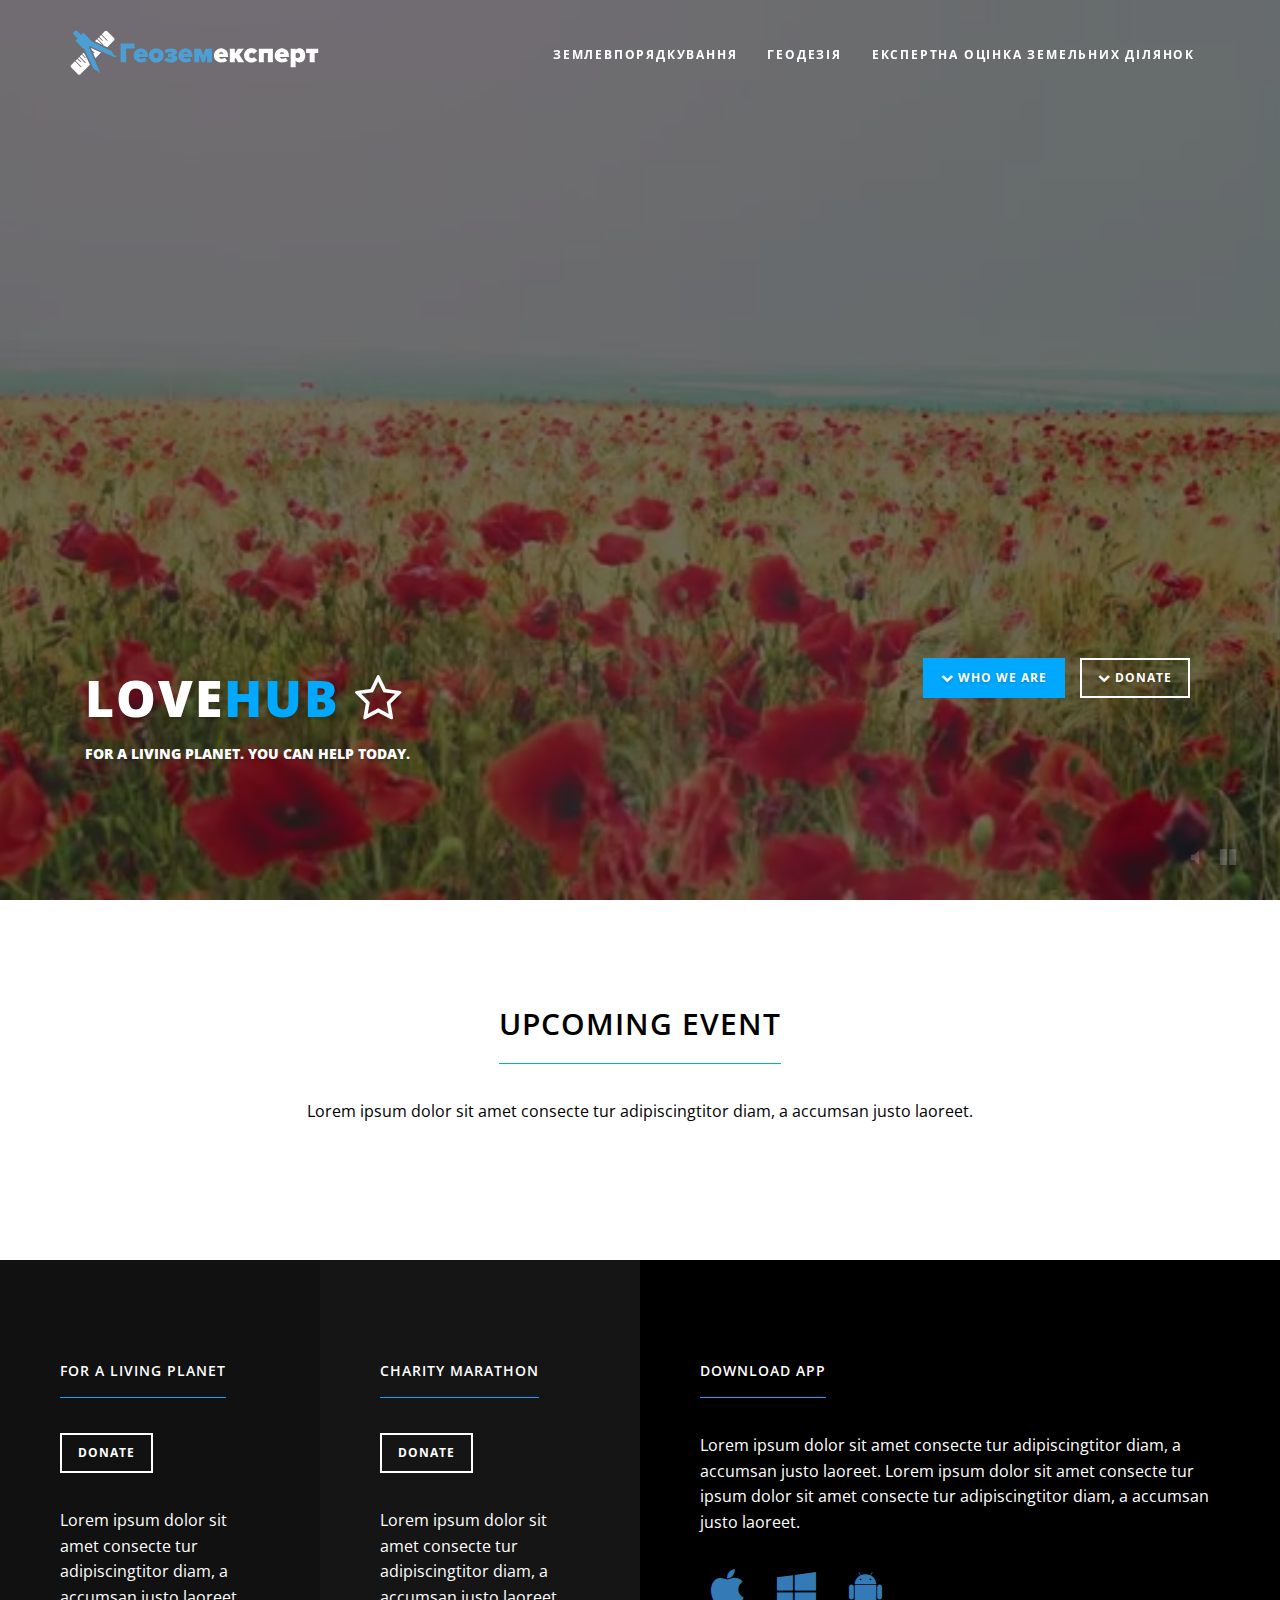
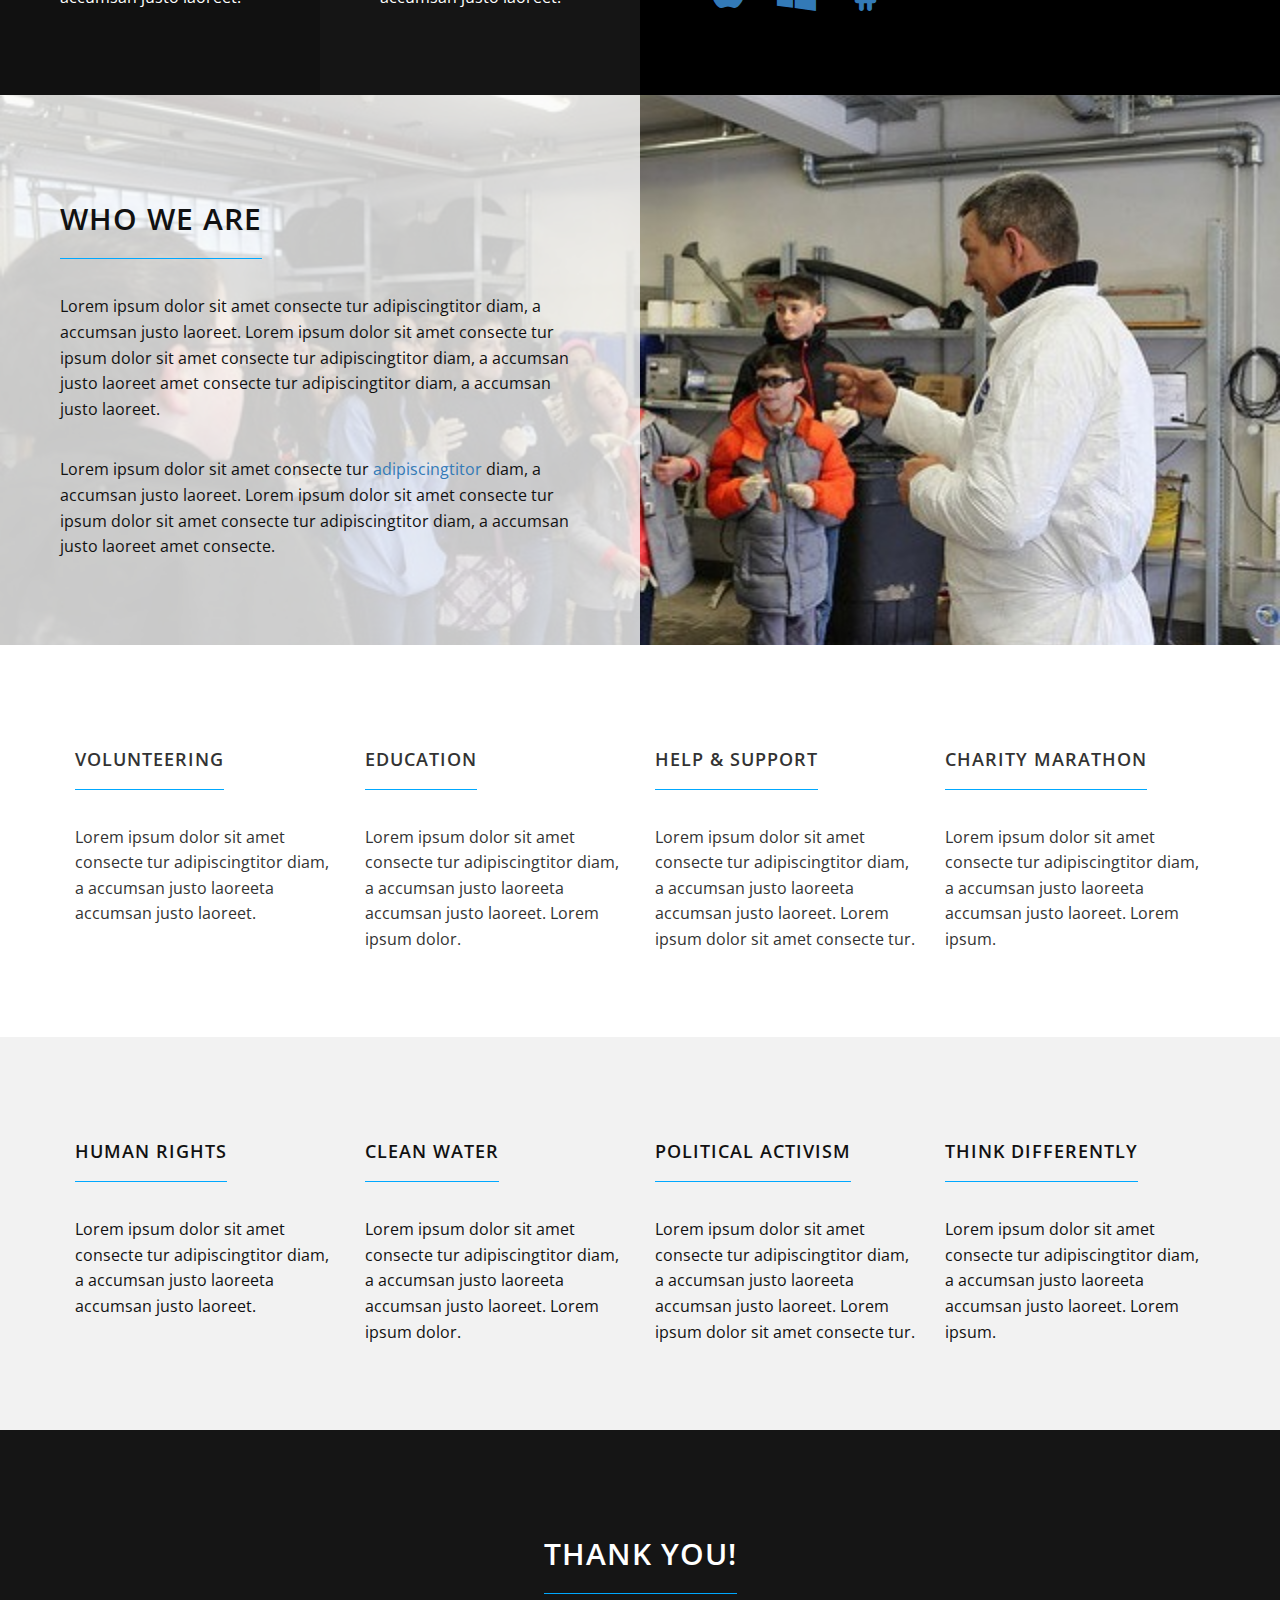
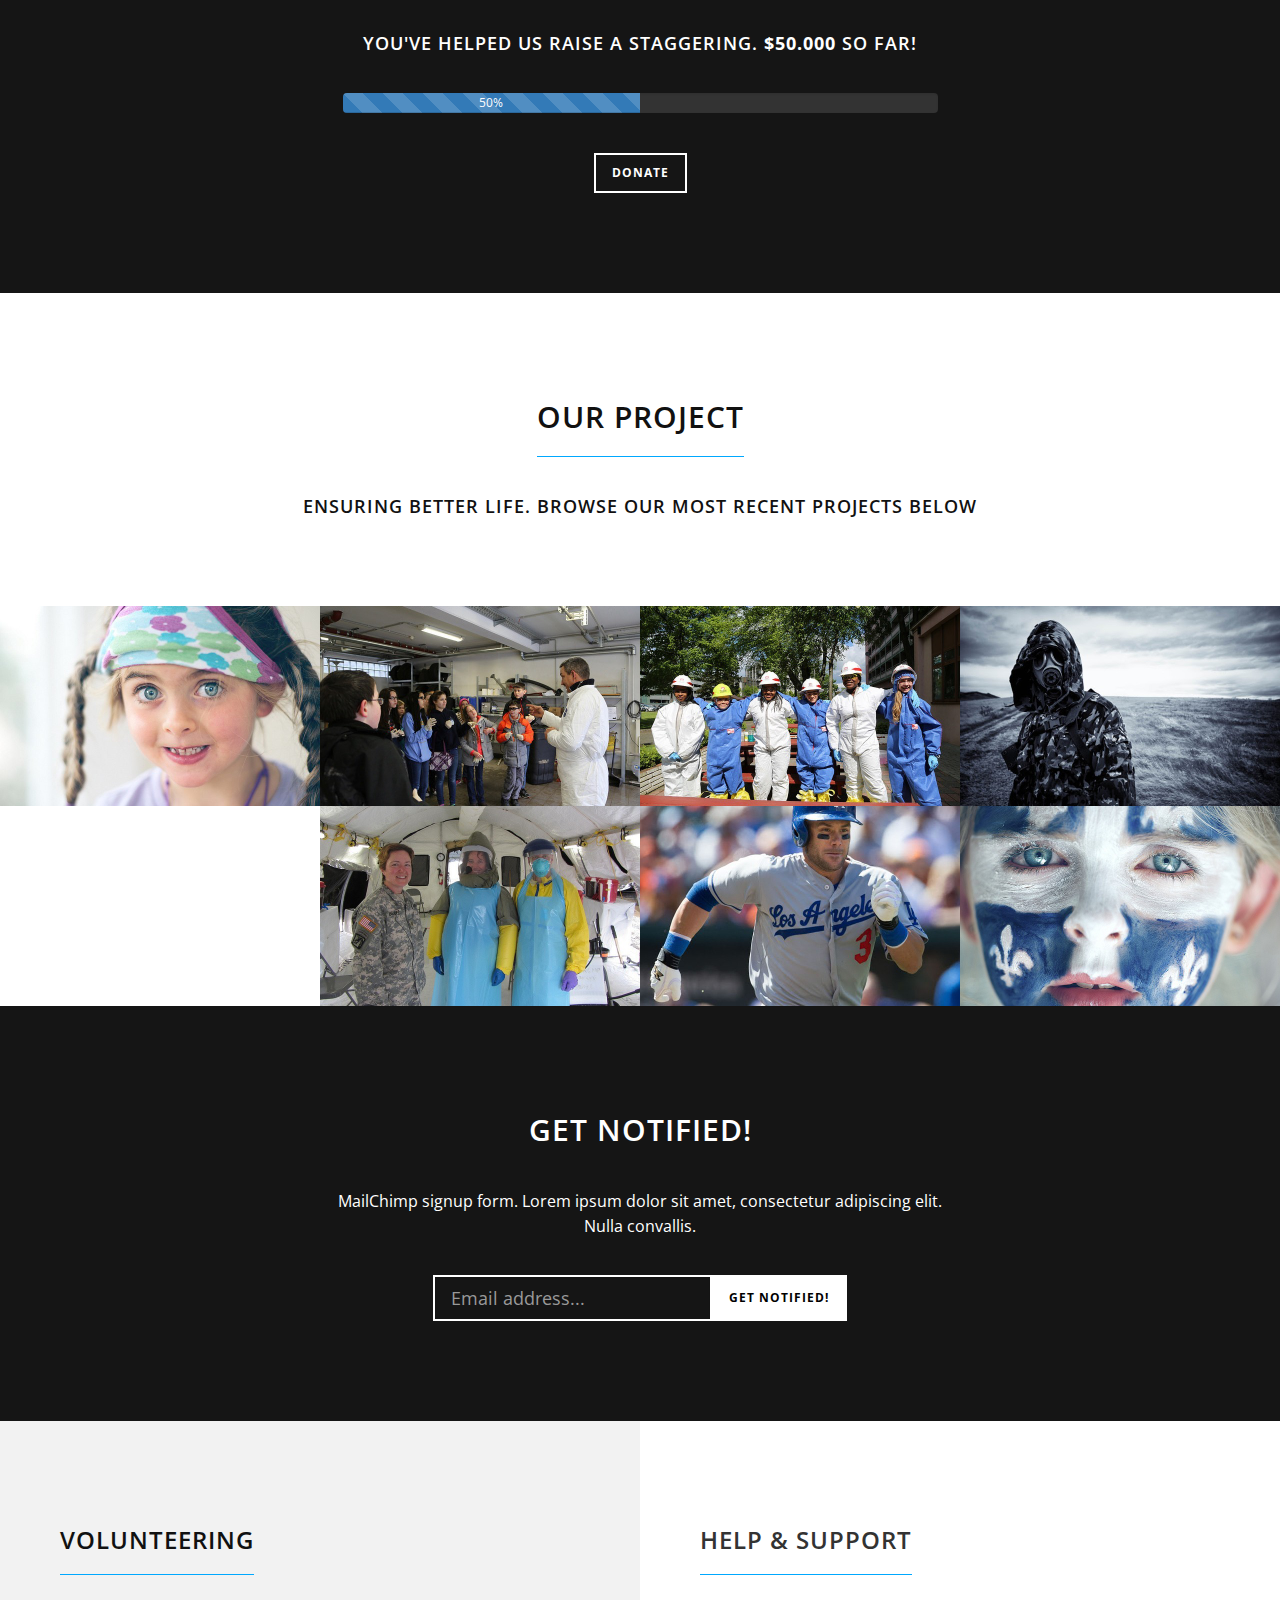
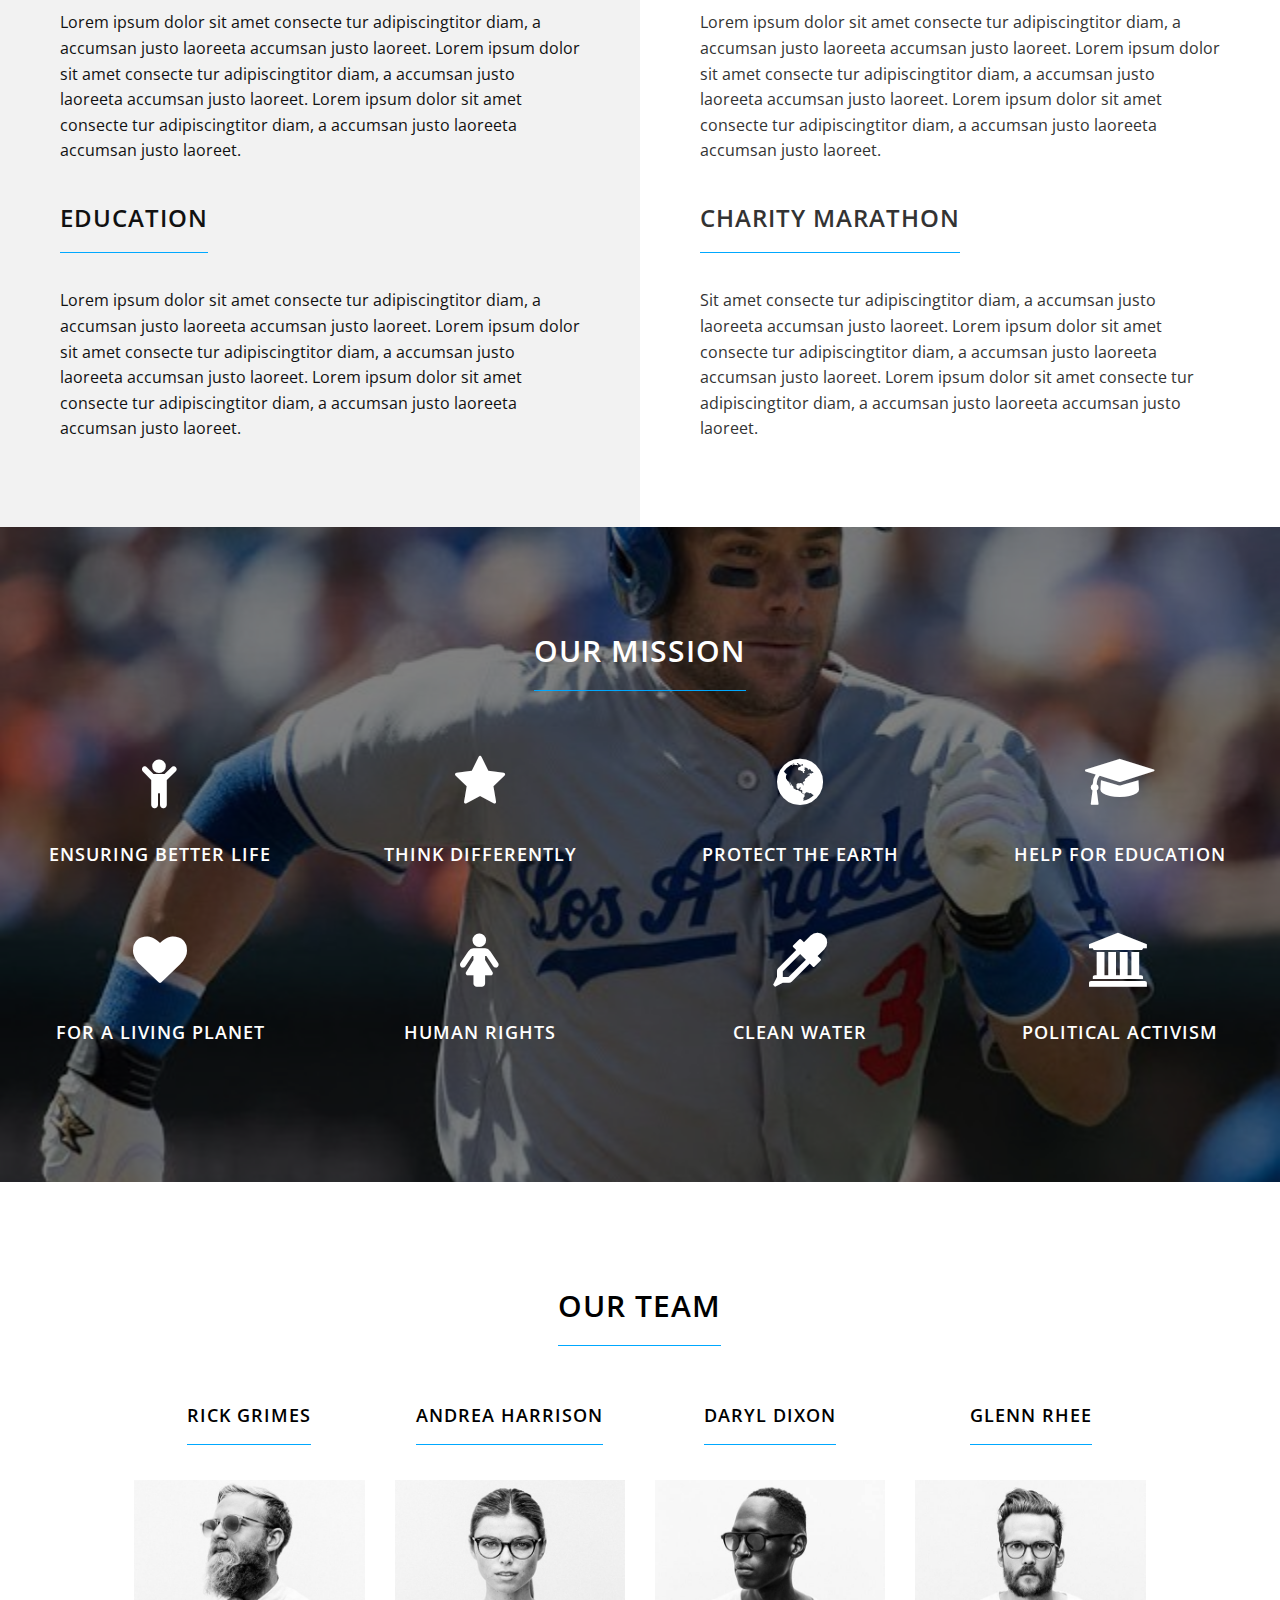
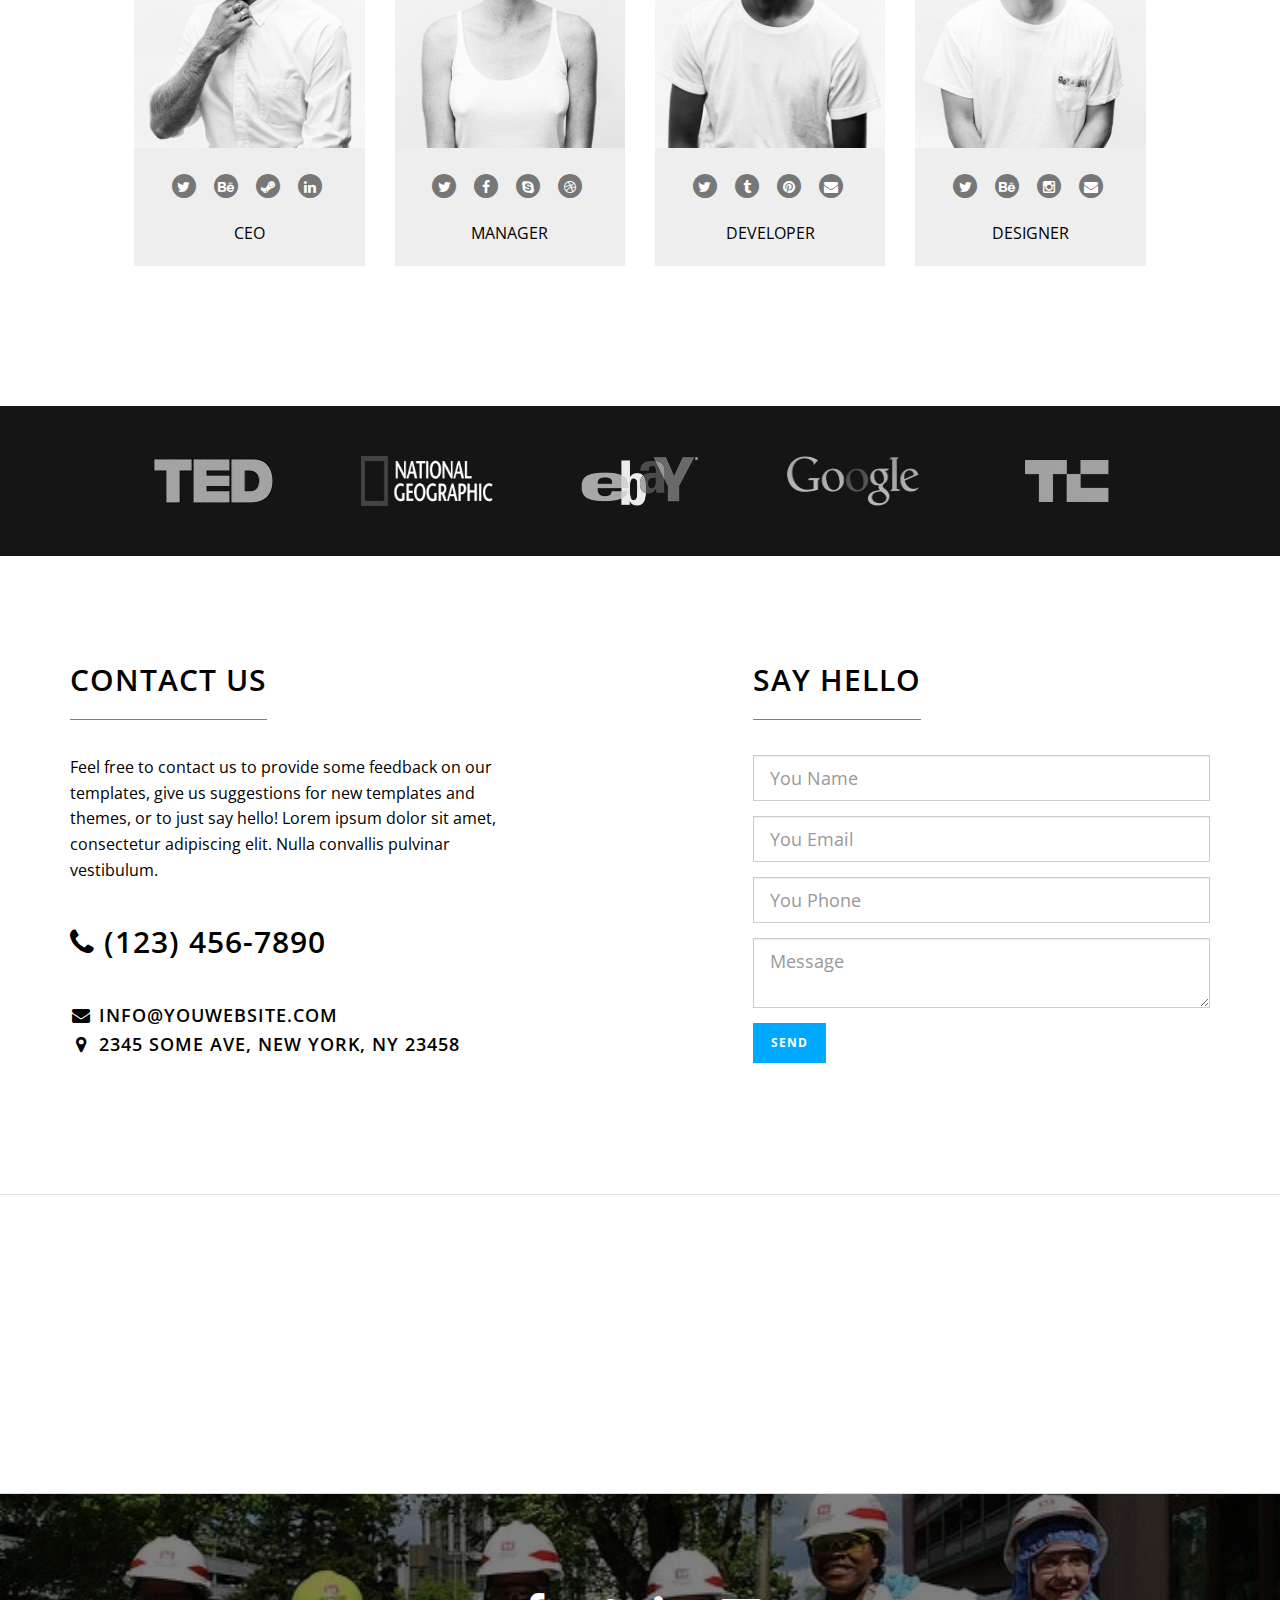
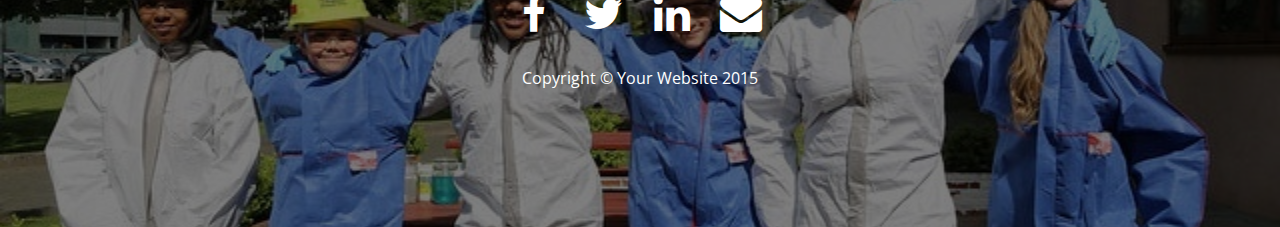
==== index.html @ 0c356e52 "new varinat" ====
<!DOCTYPE html>
<html lang="en" xmlns="http://www.w3.org/1999/html">

<head>

    <meta charset="utf-8">
    <meta http-equiv="X-UA-Compatible" content="IE=edge">
    <meta name="viewport" content="width=device-width, initial-scale=1">
    <meta name="description" content="">
    <meta name="author" content="">

    <title>LoveHub - ForBetterWeb.com Theme</title>

    <!-- Bootstrap Core CSS -->
    <link href="assets/styles/bootstrap.min.css" rel="stylesheet">

    <!-- Custom CSS -->
    <link href="assets/styles/lovehub.css" rel="stylesheet">

    <!-- Custom Fonts -->
    <link href="assets/styles/font-awesome.min.css" rel="stylesheet" type="text/css">
    <link href='http://fonts.googleapis.com/css?family=Open+Sans:400,300,600,700,800' rel='stylesheet' type='text/css'>

    <!-- HTML5 Shim and Respond.js IE8 support of HTML5 elements and media queries -->
    <!-- WARNING: Respond.js doesn't work if you view the page via file:// -->
    <!--[if lt IE 9]>
    <script src="https://oss.maxcdn.com/libs/html5shiv/3.7.0/html5shiv.js"></script>
    <script src="https://oss.maxcdn.com/libs/respond.js/1.4.2/respond.min.js"></script>
    <![endif]-->
</head>

<body id="page-top" data-spy="scroll" data-target=".navbar-fixed-top">

<!-- Navigation -->
<nav class="navbar navbar-custom navbar-fixed-top" role="navigation">
    <div class="container">
        <div class="navbar-header">
            <button type="button" class="navbar-toggle" data-toggle="collapse" data-target=".navbar-main-collapse">
                <i class="fa fa-bars fa-2x"></i>
            </button>
            <a class="navbar-brand page-scroll" href="#page-top">
                <img src="assets/images/logo.svg" alt="Геоземексперт">
            </a>
        </div>
        <!-- Collect the nav links, forms, and other content for toggling -->
        <div class="collapse navbar-collapse navbar-right navbar-main-collapse">
            <ul class="nav navbar-nav">
                <!-- Hidden li included to remove active class from about link when scrolled up past about section -->
                <li class="hidden">
                    <a href="#page-top"></a>
                </li>
                <li>
                    <a class="page-scroll" href="#action">Землевпорядкування</a>
                </li>
                <li>
                    <a class="page-scroll" href="#about">Геодезiя</a>
                </li>
                <li>
                    <a class="page-scroll" href="#project">Експертна оцiнка земельних дiлянок</a>
                </li>
            </ul>
        </div>
    </div>
</nav>

<!-- Intro Header -->
<header class="intro">

    <!-- Video from YouTube. https://youtu.be/1kCBPTTrJYU -->
    <a id="bgndVideo" class="player" data-property="{videoURL:'https://youtu.be/MH6UJz0du2M', containment:'.intro', autoPlay:true, loop:true, mute:true, startAt:0, stopAt: 28, quality:'auto', opacity:1, showControls: false, showYTLogo:false, vol:25}"></a>

    <div class="intro-body">
        <div class="container">
            <div class="col-md-7">
                <h1 class="brand-heading">Love<span class="color">Hub</span> <i class="fa fa-star-o"></i></h1>
                <p class="intro-text">For a living planet. You can help today.</p>
            </div>
            <div class="col-md-5">
                <ul class="list-inline lead">
                    <li>
                        <a href="#about" class="btn btn-primary btn-lg page-scroll"><i class="fa fa-chevron-down"></i> WHO WE ARE</a>
                    </li>
                    <li>
                        <a href="#action" class="btn btn-default btn-lg page-scroll"><i class="fa fa-chevron-down"></i> DONATE</a>
                    </li>
                </ul>
            </div>

            <div class="video-controls">
                <a id="video-volume" class="fa fa-volume-off fa-lg" href="#"></a>
                <a id="video-play" class="fa fa-pause fa-lg" href="#"></a>
            </div>

        </div>
    </div>
</header>

<!-- Countdown -->
<section id="countdown" class="container-fluid text-center">
    <h2 class="headerline">UPCOMING EVENT</h2>
    <p>Lorem ipsum dolor sit amet consecte tur adipiscingtitor diam, a accumsan justo laoreet.</p>
    <!-- countdown -->
    <div id="clock"></div>
</section>

<!-- Action Section -->
<section id="action" class="container-fluid">
    <div class="row">
        <div class="col-lg-3 col-md-6 split-padding">
            <h5 class="headerline">For a living planet</h5>
            <p><a href="/" class="btn btn-default btn-lg">DONATE</a></p>
            <p>Lorem ipsum dolor sit amet consecte tur adipiscingtitor diam, a accumsan justo laoreet.</p>
        </div>
        <div class="col-lg-3 col-md-6 split-padding0">
            <h5 class="headerline">Charity Marathon</h5>
            <p><a href="/" class="btn btn-default btn-lg">DONATE</a></p>
            <p>Lorem ipsum dolor sit amet consecte tur adipiscingtitor diam, a accumsan justo laoreet.</p>
        </div>
        <div class="col-lg-6 col-md-12 split-padding2">
            <h5 class="headerline">Download App</h5>
            <p>Lorem ipsum dolor sit amet consecte tur adipiscingtitor diam, a accumsan justo laoreet. Lorem ipsum dolor sit amet consecte tur ipsum dolor sit amet consecte tur adipiscingtitor diam, a accumsan justo laoreet.</p>
            <ul class="list-inline lead">
                <li><a href="/"><i class="fa fa-apple fa-fw fa-2x"></i></a></li>
                <li><a href="/"><i class="fa fa-windows fa-fw fa-2x"></i></a></li>
                <li><a href="/"><i class="fa fa-android fa-fw fa-2x"></i></a></li>
            </ul>
        </div>
    </div>
</section>

<!-- About Section -->
<section id="about" class="container-fluid">
    <div class="row">
        <div class="col-sm-6 split-padding3">
            <h2 class="headerline">WHO WE ARE</h2>
            <p>Lorem ipsum dolor sit amet consecte tur adipiscingtitor diam, a accumsan justo laoreet. Lorem ipsum dolor sit amet consecte tur ipsum dolor sit amet consecte tur adipiscingtitor diam, a accumsan justo laoreet  amet consecte tur adipiscingtitor diam, a accumsan justo laoreet.</p>
            <p>Lorem ipsum dolor sit amet consecte tur <a href="/">adipiscingtitor</a> diam, a accumsan justo laoreet. Lorem ipsum dolor sit amet consecte tur ipsum dolor sit amet consecte tur adipiscingtitor diam, a accumsan justo laoreet  amet consecte.</p>
        </div>
    </div>
</section>

<!-- About2 Section -->
<section id="about2" class="container-fluid">
    <div class="row split-padding5">
        <div class="col-lg-3 col-sm-6">
            <h4 class="headerline">VOLUNTEERING</h4>
            <p>Lorem ipsum dolor sit amet consecte tur adipiscingtitor diam, a accumsan justo laoreeta accumsan justo laoreet.</p>
        </div>
        <div class="col-lg-3 col-sm-6">
            <h4 class="headerline">EDUCATION</h4>
            <p>Lorem ipsum dolor sit amet consecte tur adipiscingtitor diam, a accumsan justo laoreeta accumsan justo laoreet. Lorem ipsum dolor. </p>
        </div>
        <div class="col-lg-3 col-sm-6">
            <h4 class="headerline">HELP & SUPPORT</h4>
            <p>Lorem ipsum dolor sit amet consecte tur adipiscingtitor diam, a accumsan justo laoreeta accumsan justo laoreet. Lorem ipsum dolor sit amet consecte tur. </p>
        </div>
        <div class="col-lg-3 col-sm-6">
            <h4 class="headerline">CHARITY MARATHON</h4>
            <p>Lorem ipsum dolor sit amet consecte tur adipiscingtitor diam, a accumsan justo laoreeta accumsan justo laoreet. Lorem ipsum. </p>
        </div>
    </div>
    <div class="row split-padding4">
        <div class="col-lg-3 col-sm-6">
            <h4 class="headerline">HUMAN RIGHTS</h4>
            <p>Lorem ipsum dolor sit amet consecte tur adipiscingtitor diam, a accumsan justo laoreeta accumsan justo laoreet.</p>
        </div>
        <div class="col-lg-3 col-sm-6">
            <h4 class="headerline">CLEAN WATER</h4>
            <p>Lorem ipsum dolor sit amet consecte tur adipiscingtitor diam, a accumsan justo laoreeta accumsan justo laoreet. Lorem ipsum dolor. </p>
        </div>
        <div class="col-lg-3 col-sm-6">
            <h4 class="headerline">POLITICAL ACTIVISM</h4>
            <p>Lorem ipsum dolor sit amet consecte tur adipiscingtitor diam, a accumsan justo laoreeta accumsan justo laoreet. Lorem ipsum dolor sit amet consecte tur. </p>
        </div>
        <div class="col-lg-3 col-sm-6">
            <h4 class="headerline">THINK DIFFERENTLY</h4>
            <p>Lorem ipsum dolor sit amet consecte tur adipiscingtitor diam, a accumsan justo laoreeta accumsan justo laoreet. Lorem ipsum. </p>
        </div>
    </div>
</section>

<!-- Progress Section -->
<section id="progress" class="container-fluid text-center">
    <div class="col-lg-6 col-lg-offset-3">
        <h2 class="headerline">Thank you!</h2>
        <h4>You've helped us raise a staggering. <strong>$50.000</strong> so far!</h4>
        <div class="progress">
            <div class="progress-bar progress-bar-striped active" role="progressbar" aria-valuenow="50" aria-valuemin="0" aria-valuemax="100" style="width: 50%">50%</div>
        </div>
        <a href="#action" class="btn btn-default btn-lg page-scroll">DONATE</a>
    </div>
</section>

<!-- Project Section -->
<section id="project" class="head">
    <div class="container">
        <div class="row">
            <div class="col-xs-12 text-center">
                <h2 class="headerline">Our Project</h2>
                <h4>Ensuring Better Life. Browse our most recent projects below</h4>
            </div>
        </div>
    </div>
</section>
<div class="project wow fadeIn">
    <div class="container-fluid text-center">
        <div class="row">
            <div class="col-sm-6 col-md-6 col-lg-3 project-item no-pad">
                <a data-target="#projectModal1" class="project-link" data-toggle="modal">
                    <div class="caption">
                        <div class="caption-content">
                            Education For All
                        </div>
                    </div>
                        <img src="assets/images/1.jpg" class="img-responsive center-block" alt="">
                </a>
            </div>
            <div class="col-sm-6 col-md-6 col-lg-3 project-item no-pad">
                <a data-target="#projectModal2" class="project-link" data-toggle="modal">
                    <div class="caption">
                        <div class="caption-content">
                            Helping Children
                        </div>
                    </div>
                    <img src="assets/images/2.jpg" class="img-responsive center-block" alt="">
                </a>
            </div>
            <div class="col-sm-6 col-md-6 col-lg-3 project-item no-pad">
                <a data-target="#projectModal3" class="project-link" data-toggle="modal">
                    <div class="caption">
                        <div class="caption-content">
                            Better Health
                        </div>
                    </div>
                    <img src="assets/images/3.jpg" class="img-responsive center-block" alt="">
                </a>
            </div>
            <div class="col-sm-6 col-md-6 col-lg-3 project-item no-pad">
                <a data-target="#projectModal4" class="project-link" data-toggle="modal">
                    <div class="caption">
                        <div class="caption-content">
                            Help to get Clean Water
                        </div>
                    </div>
                    <img src="assets/images/4.jpg" class="img-responsive center-block" alt="">
                </a>
            </div>
        </div>
        <div class="row">
            <div class="col-sm-6 col-md-6 col-lg-3 project-item no-pad">
                <a data-target="#projectModal5" class="project-link" data-toggle="modal">
                    <div class="caption">
                        <div class="caption-content">
                            Help For Education
                        </div>
                    </div>
                    <img src="assets/images/5.jpg" class="img-responsive center-block" alt="">
                </a>
            </div>
            <div class="col-sm-6 col-md-6 col-lg-3 project-item no-pad">
                <a data-target="#projectModal6" class="project-link" data-toggle="modal">
                    <div class="caption">
                        <div class="caption-content">
                            Health Food Program
                        </div>
                    </div>
                    <img src="assets/images/6.jpg" class="img-responsive center-block" alt="">
                </a>
            </div>
            <div class="col-sm-6 col-md-6 col-lg-3 project-item no-pad">
                <a data-target="#projectModal7" class="project-link" data-toggle="modal">
                    <div class="caption">
                        <div class="caption-content">
                            Sports Program
                        </div>
                    </div>
                    <img src="assets/images/7.jpg" class="img-responsive center-block" alt="">
                </a>
            </div>
            <div class="col-sm-6 col-md-6 col-lg-3 project-item no-pad">
                <a data-target="#projectModal8" class="project-link" data-toggle="modal">
                    <div class="caption">
                        <div class="caption-content">
                            Help to get Clean Water
                        </div>
                    </div>
                    <img src="assets/images/8.jpg" class="img-responsive center-block" alt="">
                </a>
            </div>
        </div>
    </div>
</div>
<!-- project Modals -->
<div class="work">
    <div class="project-modal modal fade" id="projectModal1" tabindex="-1" role="dialog" aria-hidden="true">
        <div class="modal-content">
            <div class="close-modal" data-dismiss="modal">
                <i class="fa fa-times"></i>
            </div>
            <div class="container">
                <h2>Education For All</h2>
                <hr>
                <div class="row">
                    <div class="col-md-8">
                        <img src="assets/images/1.jpg" class="img-responsive img-centered" alt="">
                        <img src="assets/images/10.jpg" class="img-responsive img-centered" alt="">
                    </div>
                    <div class="col-md-4">
                        <p>Lorem ipsum dolor sit amet, consectetuer adipiscing elit. Nam cursus. Morbi ut mi. Nullam enim leo, egestas id, condimentum at, laoreet mattis, massa. Sed eleifend nonummy diam. Praesent mauris ante, elementum et, bibendum at, posuere sit amet, nibh. Duis tincidunt lectus quis dui viverra vestibulum.</p>
                        <p>Lorem ipsum dolor sit amet, consectetuer adipiscing elit. Nam cursus. Morbi ut mi. Nullam enim leo, egestas id, condimentum at, laoreet mattis, massa. Sed eleifend nonummy diam. Praesent mauris ante, elementum et, bibendum at, posuere sit amet, nibh. Duis tincidunt lectus quis dui viverra vestibulum.</p>
                        <p>Lorem ipsum dolor sit amet, consectetuer adipiscing elit. Nam cursus. Morbi ut mi. Nullam enim leo, egestas id, condimentum at, laoreet mattis, massa. Sed eleifend nonummy diam. Praesent mauris ante, elementum et, bibendum at, posuere sit amet, nibh. Duis tincidunt lectus quis dui viverra vestibulum.</p>
                        <p>
                            Date: <strong>October 2015</strong><br>
                            Donation: <strong>$78,354 / $1,26,500</strong>
                        </p>
                        <button type="button" class="btn btn-default btn-lg" data-dismiss="modal">CLOSE</button>
                    </div>
                </div>
            </div>
        </div>
    </div>

    <div class="project-modal modal fade" id="projectModal2" tabindex="-1" role="dialog" aria-hidden="true">
        <div class="modal-content">
            <div class="close-modal" data-dismiss="modal">
                <i class="fa fa-times"></i>
            </div>
            <div class="container">
                <h2>Helping Children</h2>
                <hr>
                <div class="row">
                    <div class="col-md-8">
                        <img src="assets/images/2.jpg" class="img-responsive img-centered" alt="">
                        <img src="assets/images/1.jpg" class="img-responsive img-centered" alt="">
                    </div>
                    <div class="col-md-4">
                        <p>Lorem ipsum dolor sit amet, consectetuer adipiscing elit. Nam cursus. Morbi ut mi. Nullam enim leo, egestas id, condimentum at, laoreet mattis, massa. Sed eleifend nonummy diam. Praesent mauris ante, elementum et, bibendum at, posuere sit amet, nibh. Duis tincidunt lectus quis dui viverra vestibulum.</p>
                        <p>Lorem ipsum dolor sit amet, consectetuer adipiscing elit. Nam cursus. Morbi ut mi. Nullam enim leo, egestas id, condimentum at, laoreet mattis, massa. Sed eleifend nonummy diam. Praesent mauris ante, elementum et, bibendum at, posuere sit amet, nibh. Duis tincidunt lectus quis dui viverra vestibulum.</p>
                        <p>Lorem ipsum dolor sit amet, consectetuer adipiscing elit. Nam cursus. Morbi ut mi. Nullam enim leo, egestas id, condimentum at, laoreet mattis, massa. Sed eleifend nonummy diam. Praesent mauris ante, elementum et, bibendum at, posuere sit amet, nibh. Duis tincidunt lectus quis dui viverra vestibulum.</p>
                        <p>
                            Date: <strong>October 2015</strong><br>
                            Donation: <strong>$78,354 / $1,26,500</strong>
                        </p>
                        <button type="button" class="btn btn-default btn-lg" data-dismiss="modal">CLOSE</button>
                    </div>
                </div>
            </div>
        </div>
    </div>

    <div class="project-modal modal fade" id="projectModal3" tabindex="-1" role="dialog" aria-hidden="true">
        <div class="modal-content">
            <div class="close-modal" data-dismiss="modal">
                <i class="fa fa-times"></i>
            </div>
            <div class="container">
                <h2>Better Health</h2>
                <hr>
                <div class="row">
                    <div class="col-md-8">
                        <img src="assets/images/3.jpg" class="img-responsive img-centered" alt="">
                        <img src="assets/images/6.jpg" class="img-responsive img-centered" alt="">
                    </div>
                    <div class="col-md-4">
                        <p>Lorem ipsum dolor sit amet, consectetuer adipiscing elit. Nam cursus. Morbi ut mi. Nullam enim leo, egestas id, condimentum at, laoreet mattis, massa. Sed eleifend nonummy diam. Praesent mauris ante, elementum et, bibendum at, posuere sit amet, nibh. Duis tincidunt lectus quis dui viverra vestibulum.</p>
                        <p>Lorem ipsum dolor sit amet, consectetuer adipiscing elit. Nam cursus. Morbi ut mi. Nullam enim leo, egestas id, condimentum at, laoreet mattis, massa. Sed eleifend nonummy diam. Praesent mauris ante, elementum et, bibendum at, posuere sit amet, nibh. Duis tincidunt lectus quis dui viverra vestibulum.</p>
                        <p>Lorem ipsum dolor sit amet, consectetuer adipiscing elit. Nam cursus. Morbi ut mi. Nullam enim leo, egestas id, condimentum at, laoreet mattis, massa. Sed eleifend nonummy diam. Praesent mauris ante, elementum et, bibendum at, posuere sit amet, nibh. Duis tincidunt lectus quis dui viverra vestibulum.</p>
                        <p>
                            Date: <strong>October 2015</strong><br>
                            Donation: <strong>$78,354 / $1,26,500</strong>
                        </p>
                        <button type="button" class="btn btn-default btn-lg" data-dismiss="modal">CLOSE</button>
                    </div>
                </div>
            </div>
        </div>
    </div>

    <div class="project-modal modal fade" id="projectModal4" tabindex="-1" role="dialog" aria-hidden="true">
        <div class="modal-content">
            <div class="close-modal" data-dismiss="modal">
                <i class="fa fa-times"></i>
            </div>
            <div class="container">
                <h2>Help to get Clean Water</h2>
                <hr>
                <div class="row">
                    <div class="col-md-8">
                        <img src="assets/images/4.jpg" class="img-responsive img-centered" alt="">
                        <img src="assets/images/9.jpg" class="img-responsive img-centered" alt="">
                    </div>
                    <div class="col-md-4">
                        <p>Lorem ipsum dolor sit amet, consectetuer adipiscing elit. Nam cursus. Morbi ut mi. Nullam enim leo, egestas id, condimentum at, laoreet mattis, massa. Sed eleifend nonummy diam. Praesent mauris ante, elementum et, bibendum at, posuere sit amet, nibh. Duis tincidunt lectus quis dui viverra vestibulum.</p>
                        <p>Lorem ipsum dolor sit amet, consectetuer adipiscing elit. Nam cursus. Morbi ut mi. Nullam enim leo, egestas id, condimentum at, laoreet mattis, massa. Sed eleifend nonummy diam. Praesent mauris ante, elementum et, bibendum at, posuere sit amet, nibh. Duis tincidunt lectus quis dui viverra vestibulum.</p>
                        <p>Lorem ipsum dolor sit amet, consectetuer adipiscing elit. Nam cursus. Morbi ut mi. Nullam enim leo, egestas id, condimentum at, laoreet mattis, massa. Sed eleifend nonummy diam. Praesent mauris ante, elementum et, bibendum at, posuere sit amet, nibh. Duis tincidunt lectus quis dui viverra vestibulum.</p>
                        <p>
                            Date: <strong>October 2015</strong><br>
                            Donation: <strong>$78,354 / $1,26,500</strong>
                        </p>
                        <button type="button" class="btn btn-default btn-lg" data-dismiss="modal">CLOSE</button>
                    </div>
                </div>
            </div>
        </div>
    </div>

    <div class="project-modal modal fade" id="projectModal5" tabindex="-1" role="dialog" aria-hidden="true">
        <div class="modal-content">
            <div class="close-modal" data-dismiss="modal">
                <i class="fa fa-times"></i>
            </div>
            <div class="container">
                <h2>Help For Education</h2>
                <hr>
                <div class="row">
                    <div class="col-md-8">
                        <img src="assets/images/5.jpg" class="img-responsive img-centered" alt="">
                    </div>
                    <div class="col-md-4">
                        <p>Lorem ipsum dolor sit amet, consectetuer adipiscing elit. Nam cursus. Morbi ut mi. Nullam enim leo, egestas id, condimentum at, laoreet mattis, massa. Sed eleifend nonummy diam. Praesent mauris ante, elementum et, bibendum at, posuere sit amet, nibh. Duis tincidunt lectus quis dui viverra vestibulum.</p>
                        <p>
                            Date: <strong>October 2015</strong><br>
                            Donation: <strong>$78,354 / $1,26,500</strong>
                        </p>
                        <button type="button" class="btn btn-default btn-lg" data-dismiss="modal">CLOSE</button>
                    </div>
                </div>
            </div>
        </div>
    </div>

    <div class="project-modal modal fade" id="projectModal6" tabindex="-1" role="dialog" aria-hidden="true">
        <div class="modal-content">
            <div class="close-modal" data-dismiss="modal">
                <i class="fa fa-times"></i>
            </div>
            <div class="container">
                <h2>Health Food Program</h2>
                <hr>
                <div class="row">
                    <div class="col-md-8">
                        <img src="assets/images/6.jpg" class="img-responsive img-centered" alt="">
                        <img src="assets/images/11.jpg" class="img-responsive img-centered" alt="">
                    </div>
                    <div class="col-md-4">
                        <p>Lorem ipsum dolor sit amet, consectetuer adipiscing elit. Nam cursus. Morbi ut mi. Nullam enim leo, egestas id, condimentum at, laoreet mattis, massa. Sed eleifend nonummy diam. Praesent mauris ante, elementum et, bibendum at, posuere sit amet, nibh. Duis tincidunt lectus quis dui viverra vestibulum.</p>
                        <p>Lorem ipsum dolor sit amet, consectetuer adipiscing elit. Nam cursus. Morbi ut mi. Nullam enim leo, egestas id, condimentum at, laoreet mattis, massa. Sed eleifend nonummy diam. Praesent mauris ante, elementum et, bibendum at, posuere sit amet, nibh. Duis tincidunt lectus quis dui viverra vestibulum.</p>
                        <p>Lorem ipsum dolor sit amet, consectetuer adipiscing elit. Nam cursus. Morbi ut mi. Nullam enim leo, egestas id, condimentum at, laoreet mattis, massa. Sed eleifend nonummy diam. Praesent mauris ante, elementum et, bibendum at, posuere sit amet, nibh. Duis tincidunt lectus quis dui viverra vestibulum.</p>
                        <p>
                            Date: <strong>October 2015</strong><br>
                            Donation: <strong>$78,354 / $1,26,500</strong>
                        </p>
                        <button type="button" class="btn btn-default btn-lg" data-dismiss="modal">CLOSE</button>
                    </div>
                </div>
            </div>
        </div>
    </div>

    <div class="project-modal modal fade" id="projectModal7" tabindex="-1" role="dialog" aria-hidden="true">
        <div class="modal-content">
            <div class="close-modal" data-dismiss="modal">
                <i class="fa fa-times"></i>
            </div>
            <div class="container">
                <h2>Sports Program</h2>
                <hr>
                <div class="row">
                    <div class="col-md-8">
                        <img src="assets/images/7.jpg" class="img-responsive img-centered" alt="">
                    </div>
                    <div class="col-md-4">
                        <p>Lorem ipsum dolor sit amet, consectetuer adipiscing elit. Nam cursus. Morbi ut mi. Nullam enim leo, egestas id, condimentum at, laoreet mattis, massa. Sed eleifend nonummy diam. Praesent mauris ante, elementum et, bibendum at, posuere sit amet, nibh. Duis tincidunt lectus quis dui viverra vestibulum.</p>
                        <p>
                            Date: <strong>October 2015</strong><br>
                            Donation: <strong>$78,354 / $1,26,500</strong>
                        </p>
                        <button type="button" class="btn btn-default btn-lg" data-dismiss="modal">CLOSE</button>
                    </div>
                </div>
            </div>
        </div>
    </div>

    <div class="project-modal modal fade" id="projectModal8" tabindex="-1" role="dialog" aria-hidden="true">
        <div class="modal-content">
            <div class="close-modal" data-dismiss="modal">
                <i class="fa fa-times"></i>
            </div>
            <div class="container">
                <h2>Help to get Clean Water</h2>
                <hr>
                <div class="row">
                    <div class="col-md-8">
                        <img src="assets/images/8.jpg" class="img-responsive img-centered" alt="">
                    </div>
                    <div class="col-md-4">
                        <p>Lorem ipsum dolor sit amet, consectetuer adipiscing elit. Nam cursus. Morbi ut mi. Nullam enim leo, egestas id, condimentum at, laoreet mattis, massa. Sed eleifend nonummy diam. Praesent mauris ante, elementum et, bibendum at, posuere sit amet, nibh. Duis tincidunt lectus quis dui viverra vestibulum.</p>
                        <p>
                            Date: <strong>October 2015</strong><br>
                            Donation: <strong>$78,354 / $1,26,500</strong>
                        </p>
                        <button type="button" class="btn btn-default btn-lg" data-dismiss="modal">CLOSE</button>
                    </div>
                </div>
            </div>
        </div>
    </div>

</div>

<!-- MailChimp Signup Form -->
<section id="action2" class="container-fluid text-center wow fadeIn">
    <div class="row">
        <div class="col-lg-6 col-lg-offset-3">
            <h2>Get notified!</h2>
            <p>
                MailChimp signup form. Lorem ipsum dolor sit amet, consectetur adipiscing elit. Nulla convallis.
            </p>
            <!-- MailChimp Signup Form -->
            <!-- Replace the form action in the line below with your MailChimp embed action! -->
            <form role="form" action="http://forbetterweb.us11.list-manage.com/subscribe/post?u=4f751a6c58b225179404715f0&amp;id=18fc72763a" method="post" id="mc-embedded-subscribe-form" name="mc-embedded-subscribe-form" class="form-inline subscribe-form" target="_blank" novalidate="">
                <div class="input-group input-group-lg">
                    <input type="email" name="EMAIL" class="form-control" id="mce-EMAIL" placeholder="Email address...">
        <span class="input-group-btn">
            <button type="submit" name="subscribe" id="mc-embedded-subscribe" class="btn btn-white">Get notified!</button>
        </span>
                </div>
                <div id="mce-responses">
                    <div class="response" id="mce-error-response" style="display:none"></div>
                    <div class="response" id="mce-success-response" style="display:none"></div>
                </div>
            </form>
            <!-- End MailChimp Signup Form -->
        </div>
    </div>
</section>

<!-- About3 Section -->
<section id="about3" class="container-fluid">
    <div class="row">
        <div class="col-sm-6 split-padding4">
            <h3 class="headerline">VOLUNTEERING</h3>
            <p>Lorem ipsum dolor sit amet consecte tur adipiscingtitor diam, a accumsan justo laoreeta accumsan justo laoreet. Lorem ipsum dolor sit amet consecte tur adipiscingtitor diam, a accumsan justo laoreeta accumsan justo laoreet. Lorem ipsum dolor sit amet consecte tur adipiscingtitor diam, a accumsan justo laoreeta accumsan justo laoreet. </p>
            <h3 class="headerline">EDUCATION</h3>
            <p>Lorem ipsum dolor sit amet consecte tur adipiscingtitor diam, a accumsan justo laoreeta accumsan justo laoreet. Lorem ipsum dolor sit amet consecte tur adipiscingtitor diam, a accumsan justo laoreeta accumsan justo laoreet. Lorem ipsum dolor sit amet consecte tur adipiscingtitor diam, a accumsan justo laoreeta accumsan justo laoreet. </p>
        </div>
        <div class="col-sm-6 split-padding5">
            <h3 class="headerline">HELP & SUPPORT</h3>
            <p>Lorem ipsum dolor sit amet consecte tur adipiscingtitor diam, a accumsan justo laoreeta accumsan justo laoreet. Lorem ipsum dolor sit amet consecte tur adipiscingtitor diam, a accumsan justo laoreeta accumsan justo laoreet. Lorem ipsum dolor sit amet consecte tur adipiscingtitor diam, a accumsan justo laoreeta accumsan justo laoreet. </p>
            <h3 class="headerline">CHARITY MARATHON</h3>
            <p>Sit amet consecte tur adipiscingtitor diam, a accumsan justo laoreeta accumsan justo laoreet. Lorem ipsum dolor sit amet consecte tur adipiscingtitor diam, a accumsan justo laoreeta accumsan justo laoreet. Lorem ipsum dolor sit amet consecte tur adipiscingtitor diam, a accumsan justo laoreeta accumsan justo laoreet. </p>
        </div>
    </div>
</section>

<!-- Mission Section -->
<section id="mission" class="container-fluid text-center">
    <div class="overlay"></div>
    <div class="row">
        <h2 class="headerline">Our Mission</h2>
        <br>
        <div class="col-lg-3 col-md-6 col-sm-6">
            <h4><i class="fa fa-3x fa-child"></i> Ensuring Better Life</h4>
        </div>
        <div class="col-lg-3 col-md-6 col-sm-6">
            <h4><i class="fa fa-3x fa-star"></i> Think Differently</h4>
        </div>
        <div class="col-lg-3 col-md-6 col-sm-6">
            <h4><i class="fa fa-3x fa-globe"></i> Protect the Earth</h4>
        </div>
        <div class="col-lg-3 col-md-6 col-sm-6">
            <h4><i class="fa fa-3x fa-graduation-cap"></i>  Help For Education</h4>
        </div>
    </div>
    <div class="row">
        <div class="col-lg-3 col-md-6 col-sm-6">
            <h4><i class="fa fa-3x fa-heart"></i> For a living planet</h4>
        </div>
        <div class="col-lg-3 col-md-6 col-sm-6">
            <h4><i class="fa fa-3x fa-female"></i> HUMAN RIGHTS</h4>
        </div>
        <div class="col-lg-3 col-md-6 col-sm-6">
            <h4><i class="fa fa-3x fa-eyedropper"></i> Clean Water</h4>
        </div>
        <div class="col-lg-3 col-md-6 col-sm-6">
            <h4><i class="fa fa-3x fa-university"></i>  POLITICAL ACTIVISM</h4>
        </div>
    </div>
</section>

<!-- Team Section -->
<section id="team" class="container-fluid text-center">
    <div class="col-lg-10 col-lg-offset-1">
        <div class="row">
            <h2 class="headerline">Our Team</h2><br>
            <div class="col-lg-3 col-sm-6">
                <h4 class="headerline">Rick Grimes</h4>
                <div class="team">
                    <p><img src="assets/images/avatar1.jpg" class="img-responsive center-block" alt=""></p>
                    <ul class="list-inline">
                        <li><a href="/"><span class="fa-stack"><i class="fa fa-circle fa-stack-2x"></i><i class="fa fa-twitter fa-stack-1x fa-inverse"></i></span></a></li>
                        <li><a href="/"><span class="fa-stack"><i class="fa fa-circle fa-stack-2x"></i><i class="fa fa-behance fa-stack-1x fa-inverse"></i></span></a></li>
                        <li><a href="/"><span class="fa-stack"><i class="fa fa-circle fa-stack-2x"></i><i class="fa fa-steam fa-stack-1x fa-inverse"></i></span></a></li>
                        <li><a href="mailto:"><span class="fa-stack"><i class="fa fa-circle fa-stack-2x"></i><i class="fa fa-linkedin fa-stack-1x fa-inverse"></i></span></a></li>
                    </ul>
                    <p>CEO</p>
                </div>
            </div>
            <div class="col-lg-3 col-sm-6">
                <h4 class="headerline">Andrea Harrison</h4>
                <div class="team">
                    <p><img src="assets/images/avatar2.jpg" class="img-responsive center-block" alt=""></p>
                    <ul class="list-inline">
                        <li><a href="/"><span class="fa-stack"><i class="fa fa-circle fa-stack-2x"></i><i class="fa fa-twitter fa-stack-1x fa-inverse"></i></span></a></li>
                        <li><a href="/"><span class="fa-stack"><i class="fa fa-circle fa-stack-2x"></i><i class="fa fa-facebook fa-stack-1x fa-inverse"></i></span></a></li>
                        <li><a href="/"><span class="fa-stack"><i class="fa fa-circle fa-stack-2x"></i><i class="fa fa-skype fa-stack-1x fa-inverse"></i></span></a></li>
                        <li><a href="mailto:"><span class="fa-stack"><i class="fa fa-circle fa-stack-2x"></i><i class="fa fa-dribbble fa-stack-1x fa-inverse"></i></span></a></li>
                    </ul>
                    <p>MANAGER</p>
                </div>
            </div>
            <div class="col-lg-3 col-sm-6">
                <h4 class="headerline">Daryl Dixon</h4>
                <div class="team">
                    <p><img src="assets/images/avatar3.jpg" class="img-responsive center-block" alt=""></p>
                    <ul class="list-inline">
                        <li><a href="/"><span class="fa-stack"><i class="fa fa-circle fa-stack-2x"></i><i class="fa fa-twitter fa-stack-1x fa-inverse"></i></span></a></li>
                        <li><a href="/"><span class="fa-stack"><i class="fa fa-circle fa-stack-2x"></i><i class="fa fa-tumblr fa-stack-1x fa-inverse"></i></span></a></li>
                        <li><a href="/"><span class="fa-stack"><i class="fa fa-circle fa-stack-2x"></i><i class="fa fa-pinterest fa-stack-1x fa-inverse"></i></span></a></li>
                        <li><a href="mailto:"><span class="fa-stack"><i class="fa fa-circle fa-stack-2x"></i><i class="fa fa-envelope fa-stack-1x fa-inverse"></i></span></a></li>
                    </ul>
                    <p>DEVELOPER</p>
                </div>
            </div>
            <div class="col-lg-3 col-sm-6">
                <h4 class="headerline">Glenn Rhee</h4>
                <div class="team">
                    <p><img src="assets/images/avatar4.jpg" class="img-responsive center-block" alt=""></p>
                    <ul class="list-inline">
                        <li><a href="/"><span class="fa-stack"><i class="fa fa-circle fa-stack-2x"></i><i class="fa fa-twitter fa-stack-1x fa-inverse"></i></span></a></li>
                        <li><a href="/"><span class="fa-stack"><i class="fa fa-circle fa-stack-2x"></i><i class="fa fa-behance fa-stack-1x fa-inverse"></i></span></a></li>
                        <li><a href="/"><span class="fa-stack"><i class="fa fa-circle fa-stack-2x"></i><i class="fa fa-instagram fa-stack-1x fa-inverse"></i></span></a></li>
                        <li><a href="mailto:"><span class="fa-stack"><i class="fa fa-circle fa-stack-2x"></i><i class="fa fa-envelope fa-stack-1x fa-inverse"></i></span></a></li>
                    </ul>
                    <p>DESIGNER</p>
                </div>
            </div>
        </div>
    </div>
</section>

<!-- sponsors -->
<div id="sponsor">
    <div class="container-fluid">
        <div class="row sponsor text-center">
            <div class="col-md-2 gray col-md-offset-1">
                <a href="/"><img src="assets/images/logo4.png" alt=""></a>
            </div>
            <div class="col-md-2 gray">
                <a href="/"><img src="assets/images/logo2.png" alt=""></a>
            </div>
            <div class="col-md-2 gray">
                <a href="/"><img src="assets/images/logo3.png" alt=""></a>
            </div>
            <div class="col-md-2 gray">
                <a href="/"><img src="assets/images/logo1.png" alt=""></a>
            </div>
            <div class="col-md-2 gray">
                <a href="/"><img src="assets/images/logo5.png" alt=""></a>
            </div>

        </div>
    </div>
</div>

<!-- Contact Section -->
<section id="contact">
    <div class="container wow fadeIn">
        <div class="row">
            <div class="col-md-5">
                <h2 class="headerline">Contact Us</h2>
                <p>Feel free to contact us to provide some feedback on our templates, give us suggestions for new templates and themes, or to just say hello!
                    Lorem ipsum dolor sit amet, consectetur adipiscing elit. Nulla convallis pulvinar vestibulum.</p>
                <h2><i class="fa fa-phone"></i> (123) 456-7890</h2>
                <h4><i class="fa fa-envelope fa-fw"></i> info@youwebsite.com<br>
                    <i class="fa fa-map-marker fa-fw"></i> 2345 Some Ave, New York, NY 23458</h4>
            </div>
            <div class="col-md-5 col-md-offset-2">
                <h2 class="headerline">Say hello</h2>
                <!-- Contact Form - Enter your email address on line 17 of the mail/contact_me.php file to make this form work. -->
                <!-- WARNING: Some web hosts do not allow emails to be sent through forms to common mail hosts like Gmail or Yahoo. It's recommended that you use a private domain email address! -->
                <!-- NOTE: To use the contact form, your site must be on a live web host with PHP! The form will not work locally! -->
                <form name="sentMessage" id="contactForm" novalidate="">
                    <div class="control-group">
                        <div class="form-group floating-label-form-group controls">
                            <label for="name" class="sr-only control-label">You Name</label>
                            <input type="text" class="form-control input-lg" placeholder="You Name" id="name" required="" data-validation-required-message="Please enter name">
                            <span class="help-block text-danger"></span>
                        </div>
                    </div>
                    <div class="control-group">
                        <div class="form-group floating-label-form-group controls">
                            <label for="email" class="sr-only control-label">You Email</label>
                            <input type="email" class="form-control input-lg" placeholder="You Email" id="email" required="" data-validation-required-message="Please enter email">
                            <span class="help-block text-danger"></span>
                        </div>
                    </div>
                    <div class="control-group">
                        <div class="form-group floating-label-form-group controls">
                            <label for="phone" class="sr-only control-label">You Phone</label>
                            <input type="tel" class="form-control input-lg" placeholder="You Phone" id="phone" required="" data-validation-required-message="Please enter phone number">
                            <span class="help-block text-danger"></span>
                        </div>
                    </div>
                    <div class="control-group">
                        <div class="form-group floating-label-form-group controls">
                            <label for="message" class="sr-only control-label">Message</label>
                            <textarea rows="2" class="form-control input-lg" placeholder="Message" id="message" required="" data-validation-required-message="Please enter a message." aria-invalid="false"></textarea>
                            <span class="help-block text-danger"></span>
                        </div>
                    </div>
                    <div id="success"></div>
                    <button type="submit" class="btn btn-primary btn-lg">Send</button>
                </form>
            </div>
        </div>
    </div>
</section>

<!-- Map Section -->
<div id="map" class="wow fadeIn"></div>

<section id="contact2" class="container-fluid text-center">
    <div class="overlay"></div>
    <div class="col-lg-6 col-lg-offset-3">
        <ul class="list-inline lead">
            <li><a href="/"><i class="fa fa-facebook fa-inverse fa-2x fa-fw"></i></a></li>
            <li><a href="/"><i class="fa fa-twitter fa-inverse fa-2x fa-fw"></i></a></li>
            <li><a href="/"><i class="fa fa-linkedin fa-inverse fa-2x fa-fw"></i></a></li>
            <li><a href="/"><i class="fa fa-envelope fa-inverse fa-2x fa-fw"></i></a></li>
        </ul>
        <p>Copyright &copy; Your Website 2015</p>
    </div>
</section>

<!-- jQuery -->
<script src="assets/scripts/jquery.js"></script>

<!-- Bootstrap Core JavaScript -->
<script src="assets/scripts/bootstrap.min.js"></script>

<!-- Plugin JavaScript -->
<script src="assets/scripts/jquery.easing.min.js"></script>
<script src="assets/scripts/jquery.countdown.min.js"></script>
<script src="assets/scripts/smoothscroll.js"></script>
<script src="assets/scripts/form.js"></script>
<script src="assets/scripts/jquery.placeholder.min.js"></script>

<!-- Plugins for video background -->
<script src="assets/scripts/device.min.js"></script>
<script src="assets/scripts/jquery.mb.YTPlayer.js"></script>

<!-- Custom Theme JavaScript -->
<script src="assets/scripts/lovehub.js"></script>

</body>
</html>
---- assets/styles/lovehub.css ----
/*!
 * LoveHub - Multipurpose Non-Profit Theme
 * Copyright 1994-2015 ForBetterWeb.com
 * To use this theme you must have a license purchased at WrapBootstrap (https://wrapbootstrap.com)
 */

/* Base structure */

html, body {
    width: 100%;
    height: 100% !important;
}

body {
    font-family: "open sans",Arial,sans-serif;
    color: #000;
    background-color: #fff;
}

h1, h2, h3, h4, h5, h6 {
    margin: 0 0 35px;
    text-transform: uppercase;
    letter-spacing: 1px;
    font-weight: 600;
    line-height: 1.6;
}

p {
    margin: 0 0 25px;
    font-size: 15px;
    line-height: 1.5;
}

@media(min-width:768px) {
    p {
        margin: 0 0 35px;
        font-size: 16px;
        line-height: 1.6;
    }
}

a {
    -webkit-transition: all .3s ease-in-out;
    -moz-transition: all .3s ease-in-out;
    transition: all .3s ease-in-out;
}

a:hover,
a:focus {
    text-decoration: none;
}

.no-pad {
    padding: 0;
}

.headerline {
    border-bottom: 1px solid #00a8ff;
    padding-bottom: 15px;
    display: inline-block;
}

.overlay {
    background: rgba(0, 0, 0, 0.5);
    width: 100%;
    height: 100%;
    position: absolute;
    z-index: -1;
    top: 0;
    left: 0;
}

section {
    position: relative;
    z-index: 999;
    padding: 100px 0;
}

@media(max-width:768px) {
    section {
        padding: 70px 0;
    }
}

.list-inline>li {
    padding-bottom: 10px;
}
.label {
    border-radius: 0;
}
.label-danger {
    background-color: #c00;
}

.label, input, .btn, textarea {
    border-radius: 0!important;
}

.btn {
    border-radius: 0;
    font-size: 12px!important;
    font-weight: 700;
    letter-spacing: 1px;
    text-transform: uppercase;
    -webkit-transition: all .3s ease-in-out;
    -moz-transition: all .3s ease-in-out;
    transition: all .3s ease-in-out;
}
.btn-default {
    border: 2px solid #fff;
    outline: 0;
    color: #fff;
    background-color: transparent;
}
.btn-default:hover,
.btn-default:focus {
    border: 2px solid #eee;
    outline: 0;
    color: #000;
    background-color: #eee;
}
.btn-primary {
    border: 2px solid #00a8ff;
    outline: 0;
    color: #fff;
    background-color: #00a8ff;
}
.btn-primary:hover,
.btn-primary:focus {
    border: 2px solid #1F82B5;
    outline: 0;
    color: #fff;
    background-color: #1F82B5;
}

.btn-white {
    border: 2px solid #fff;
    outline: 0;
    color: #000!important;
    background-color: #fff;
}

.split-padding0,
.split-padding,
.split-padding2,
.split-padding3,
.split-padding4,
.split-padding5 {
    padding: 100px 60px 50px;
}

@media(max-width:768px) {
    .split-padding0,
    .split-padding,
    .split-padding2,
    .split-padding3,
    .split-padding4,
    .split-padding5 {
        padding: 50px 20px 50px;
    }
}

.split-padding-demo {
    padding: 50px;
}

.split-padding0,
.split-padding,
.split-padding2 {
    color: #fff;
}
.split-padding3,
.split-padding4 {
    color: #111;
}
.split-padding0 {
    background-color: #151515;
}
.split-padding {
    background-color: #111;
}
.split-padding2 {
    background-color: #000;
}

.split-padding3 {
    background-color: rgba(250, 250, 250, 0.8);
}
.split-padding4 {
    background-color: rgba(0, 0, 0, 0.05);
}

a .fa-circle {
    color: #777;
    -webkit-transition: all .3s ease-in-out;
    -moz-transition: all .3s ease-in-out;
    transition: all .3s ease-in-out;
}
a:hover .fa-circle {
    color: #555;
}

/* NavBar */

.navbar-custom {
    margin-bottom: 0;
    border-bottom: 1px solid #333;
    text-transform: uppercase;
    color: rgba(255,255,255,.8);
    background-color: #000;
}
.navbar-custom .navbar-brand {
    font-size: 26px;
    letter-spacing: -1px;
    text-transform: none;
    padding: 0 15px;
}
.navbar-custom .navbar-brand img {
    max-width: 250px;
}
.navbar-custom.top-nav-collapse .navbar-brand {
    font-size: 18px;
}
.navbar-custom .navbar-brand:focus {
    outline: 0;
}
.navbar-custom .navbar-brand .navbar-toggle {
    padding: 4px 6px;
    font-size: 16px;
    color: #fff;
}
.navbar-custom .navbar-brand .navbar-toggle:focus,
.navbar-custom .navbar-brand .navbar-toggle:active {
    outline: 0;
}
.navbar-custom a {
    color: #fff;
    font-size: 12px;
    font-weight: 700;
    letter-spacing: 0.15em;
    text-transform: uppercase;
}
.navbar-custom .nav li a {
    -webkit-transition: background .4s ease-in-out;
    -moz-transition: background .4s ease-in-out;
    transition: background .4s ease-in-out;
}
.navbar-custom .nav li a:hover {
    outline: 0;
    color: rgba(255,255,255,.8);
    background-color: transparent;
}
.navbar-custom .nav li a:focus,
.navbar-custom .nav li a:active {
    outline: 0;
    background-color: transparent;
}
.navbar-custom .nav li.active {
    outline: 0;
}
.navbar-custom .nav li.active a {
    color: #00a8ff;
}
.navbar-custom .nav li.active a:hover {
    color: #fff;
}
@media(min-width:768px) {
    .navbar-custom {
        padding: 30px;
        border-bottom: 0;
        letter-spacing: 1px;
        background: 0 0;
        -webkit-transition: background .5s ease-in-out,padding .5s ease-in-out;
        -moz-transition: background .5s ease-in-out,padding .5s ease-in-out;
        transition: background .5s ease-in-out,padding .5s ease-in-out;
    }
    .navbar-custom.top-nav-collapse {
        padding: 10px 30px;
        background-color: #000;
    }
}
.top-nav-collapse .container {
    width: auto;
}
.navbar-toggle {
    padding: 3px 5px 0;
    margin-bottom: 0;
}

/* Intro */

.intro {
    display: table;
    width: 100%;
    color: #fff;
    text-shadow: 0 1px 3px rgba(0,0,0,.2);
    height: 100%;
    background: #000 url(../images/prev.png)  no-repeat center center scroll;
    -webkit-background-size: cover;
    -moz-background-size: cover;
    background-size: cover;
}
.intro2 {
    background: #000 url(../images/6.jpg)  no-repeat center center scroll;
    -webkit-background-size: cover;
    -moz-background-size: cover;
    background-size: cover;
}
.intro2 #clock {
    padding:0 0 60px;
}
.intro2 #clock span {
    border-bottom: 1px solid #fff!important;
}
.intro .intro-body {
    display: table-cell;
    vertical-align: bottom;
    background: rgba(0, 0, 0, 0.5);
    padding: 100px 0;
    width: 100%;
    height: 100%;
    position: relative;
    top: 0;
    left: 0;
}
.intro .intro-body .brand-heading {
    font-size: 40px;
    font-weight: 800;
    letter-spacing: 2px;
    margin: 0 0 5px;
}
.intro-body h2 {
    font-size: 32px!important;
    font-weight: 800;
}

.color {
    color: #00a8ff;
}
.intro .intro-body .intro-text {
    font-size: 14px;
    font-weight: 800;
    text-transform: uppercase;
}
@media(min-width:768px) {
    .intro {
        padding: 0;
    }
    .intro .intro-body .brand-heading {
        font-size: 50px;
    }
    .intro-body h2 {
        font-size: 40px!important;
        font-weight: 800;
    }
}

@media (min-width: 992px) {
    .intro .list-inline {
        text-align: right;
    }
}

@media(max-width:768px) {
    .intro2 #clock {
        padding:0;
    }
    .intro .intro-body {
        padding: 30px 0;
    }
}

/* VIDEO BACKGROUND */
.video-controls {
    position: absolute;
    bottom: 30px;
    right: 40px;
    z-index: 1;
    opacity: .2;
    display: none;
}
.video-controls-visible {
    display: inline;
}
.video-controls .fa {
    color: #fff;
    padding: 5px;
    width: 25px;
}

/* Action */

#action {
    background-color: #000;
    color: #fff;
    padding-top: 0;
    padding-bottom: 0;
}

#action2 {
    background-color: #151515;
    color: #fff;
}

/* About */

#about,
#about2,
#about3 {
    padding-top: 0;
    padding-bottom: 0;
    color: #333;
}
#about {
    width: 100%;
    background: url(../images/2.jpg)  no-repeat center center scroll;
    -webkit-background-size: cover;
    -moz-background-size: cover;
    background-size: cover;
}

@media(max-width:768px) {
    #about,
    #about2,
    #about3 {
        text-align: center;
    }
}

/* Countdown */

#clock div {
    display: inline-block;
    font-size: 16px;
    font-weight: 600;
    margin:0 25px;
    text-transform: uppercase;
    letter-spacing: 2px;
    line-height: 60px;
}
#clock span {
    display: block;
    font-size: 72px;
    font-weight: 300;
    padding: 30px 0;
    border-bottom: 1px solid #333;
}

@media (max-width: 768px) {
    #clock div {
        font-size: 14px;
        margin:0 15px;
    }
    #clock span {
        font-size: 42px;
        padding: 15px 0;
    }
}

@media (max-width: 468px) {
    #clock div {
        font-size: 11px;
        margin:0 7px;
    }
    #clock span {
        font-size: 32px;
        padding: 5px 0;
    }
}

/* Progress Bar */

#progress {
    background-color: #151515;
    color: #fff;
}
.progress {
    margin-bottom: 40px;
    background-color: #333;
}

/* Project */

#project {
    color: #111;
    padding: 100px 0 50px;
}

.project-item .project-link {
    display: block;
    position: relative;
}
.project-item .project-link .caption {
    position: absolute;
    width: 100%;
    height: 100%;
    opacity: 0;
    background: rgba(255, 255, 255, 0.8);
    cursor: pointer;
    -webkit-transition: all 0.6s ease 0s;
    -moz-transition: all 0.6s ease 0s;
    transition: all 0.6s ease 0s;
}
.project-item .project-link .caption:hover,
#project img:hover,
#project img:focus,
a.project-link:focus,
a.project-link:hover {
    opacity:1!important;
    left: 0;
}
.project-item .project-link:hover {
    -moz-transform: scale(1.04);
    -webkit-transform: scale(1.04);
    -ms-transform: scale(1.04);
    transform: scale(1.04);
}
.project-item .project-link .caption .caption-content {
    position: absolute;
    bottom: 0;
    left:0;
    font-size: 16px;
    color: #333;
    text-transform: uppercase;
    font-weight: 700;
    padding: 30px;
    text-align: left;
}
.project-item .project-link .caption .caption-content .icon {
    display: block;
    font-size: 36px;
    line-height: 46px;
    opacity: 0.5;
}
.project-item {
    overflow: hidden;
}
.project-modal {
    padding: 0!important;
}
.project-modal .modal-content {
    padding: 80px 0;
    min-height: 100%;
    min-width: 102%;
    border: 0;
    border-radius: 0;
    background-clip: border-box;
    -webkit-box-shadow: none;
    box-shadow: none;
}
.project-modal .modal-content h2 {
    margin: 0;
    font-size: 26px;
}
.project-modal .modal-content img,
.project-modal .embed-responsive {
    margin-bottom: 30px;
    width: 100%;
}
.project-modal .close-modal{
    position: absolute;
    top: 0;
    left: 50%;
    cursor: pointer;
    opacity: 0.4;
    font-size: 46px;
    -webkit-transition: all ease .5s;
    -moz-transition: all ease .5s;
    transition: all ease .5s;
}
.project-modal .backgrid {
    left: 40px;
}
.project-modal button {
    margin-top: 20px;
    border: 2px solid #000;
    color: #000;
}
.project-modal .close-modal:hover {
    opacity: .3;
}
.project-modal .modal-backdrop {
    display: none;
    opacity: 0;
}
.modal-content h2 {
    font-weight: 300;
}

@media(max-width:768px) {
    .project-item .project-link .caption {
        opacity: 0.7;
    }
    .project-item .project-link:hover {
        -moz-transform: scale(1);
        -webkit-transform: scale(1);
        -ms-transform: scale(1);
        transform: scale(1);
    }
    .project-item .project-link .caption .caption-content {
        left: 50px;
    }
}

/* Sponsors */

#sponsor {
    background: #151515;
}

.sponsor img {
    max-width: 132px;
    height: 50px;
    margin: 50px auto;
    display: block;
}

/* Team */

#team h2 {
    margin-bottom: 55px;
}
.team {
    background-color: #eee;
    display: block;
    padding-bottom: 20px;
    margin-bottom: 40px;
}
.team p {
    margin: 0;
}

.team .list-inline {
    padding-top: 25px;
}

/* Mission */

#mission {
    width: 100%;
    color: #fff;
    background: #111 url(../images/7.jpg) no-repeat center center scroll;
    -webkit-background-size: cover;
    -moz-background-size: cover;
    background-size: cover;
}

#mission .fa {
    display: block;
    padding: 30px 0;
}

/* Subscribe form */

.subscribe-form .form-control {
    background-color: transparent;
    border: 2px solid #fff;
    color: #fff;
    margin-right: 15px;
}

.help-block li {
    list-style: none;
    color: #990000;
}
.help-block ul {
    padding: 0;
    margin: 0;
}

/* Contact */

#contact2 {
    width: 100%;
    color: #fff;
    background: url(../images/3.jpg) no-repeat center center scroll;
    -webkit-background-size: cover;
    -moz-background-size: cover;
    background-size: cover;

}

#map {
    width: 100%;
    height: 300px;
    border-top: 1px solid #ddd;
    border-bottom: 1px solid #ddd;
}
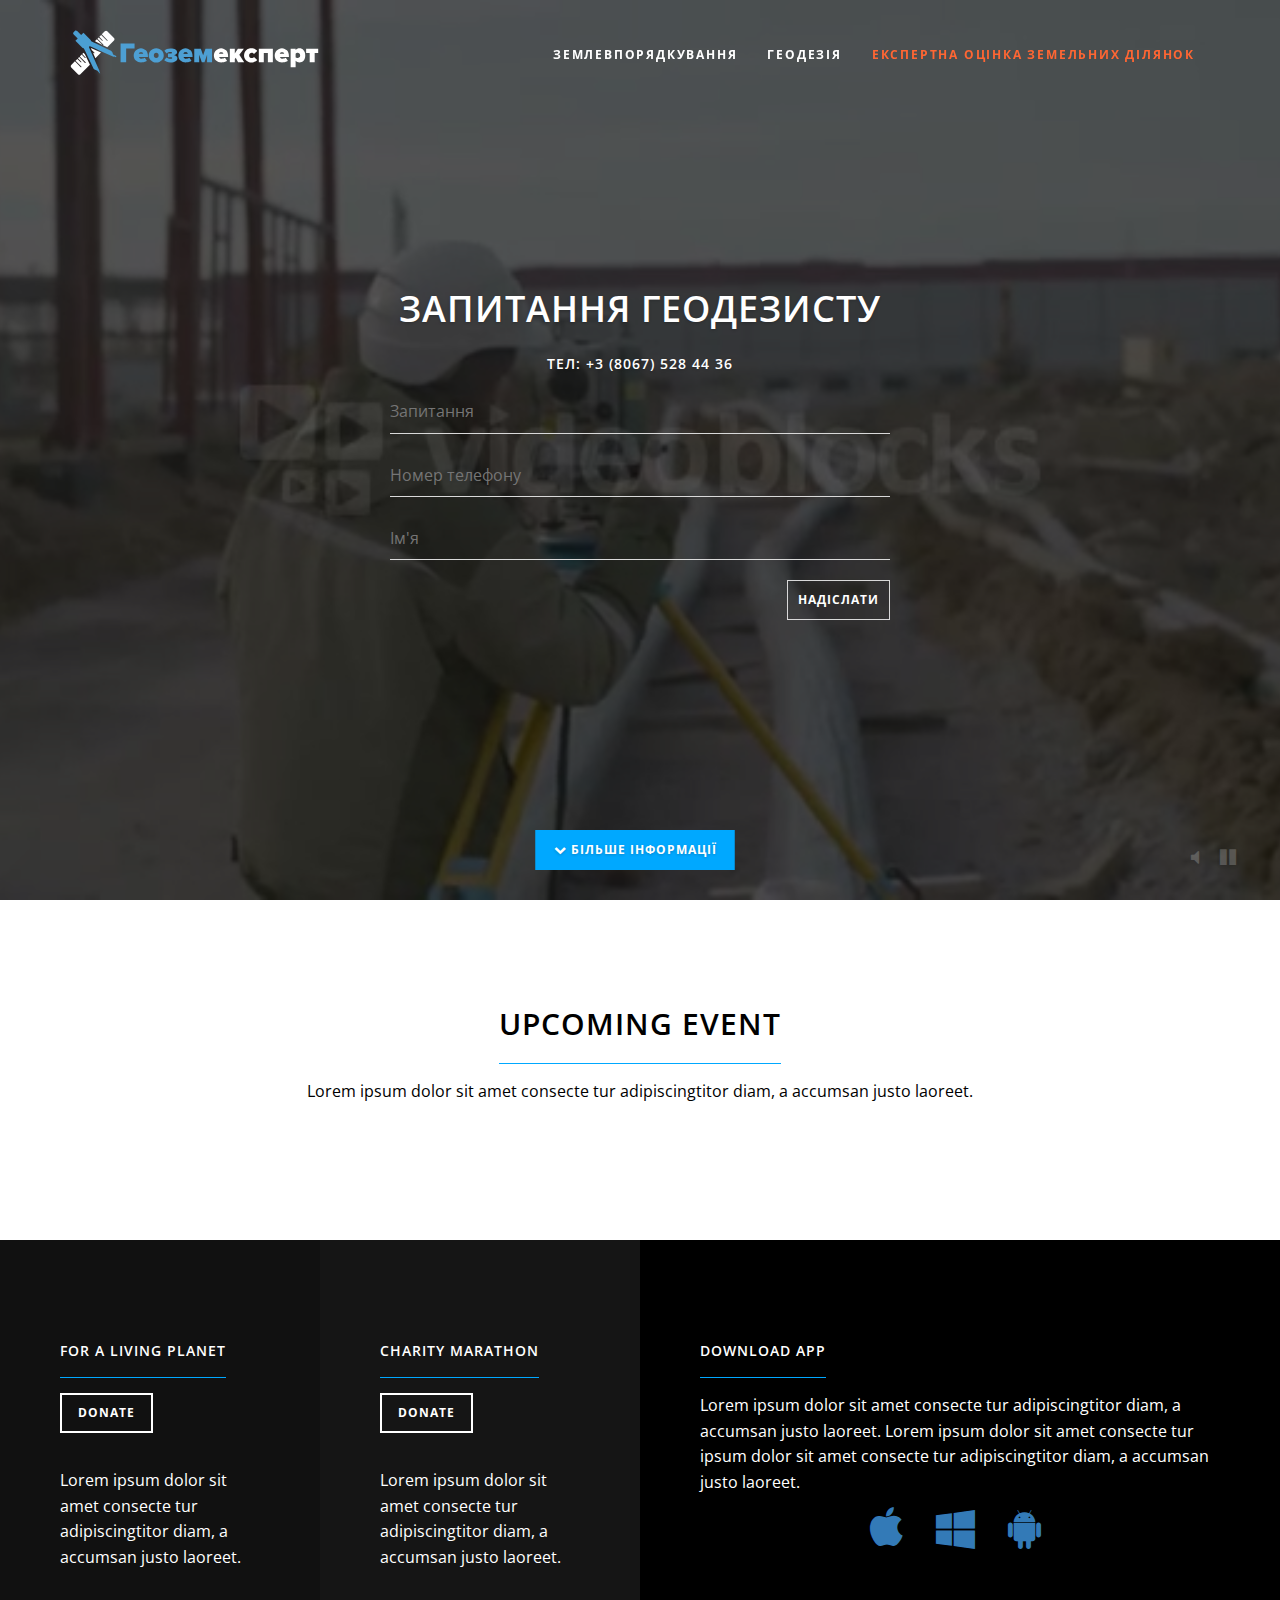
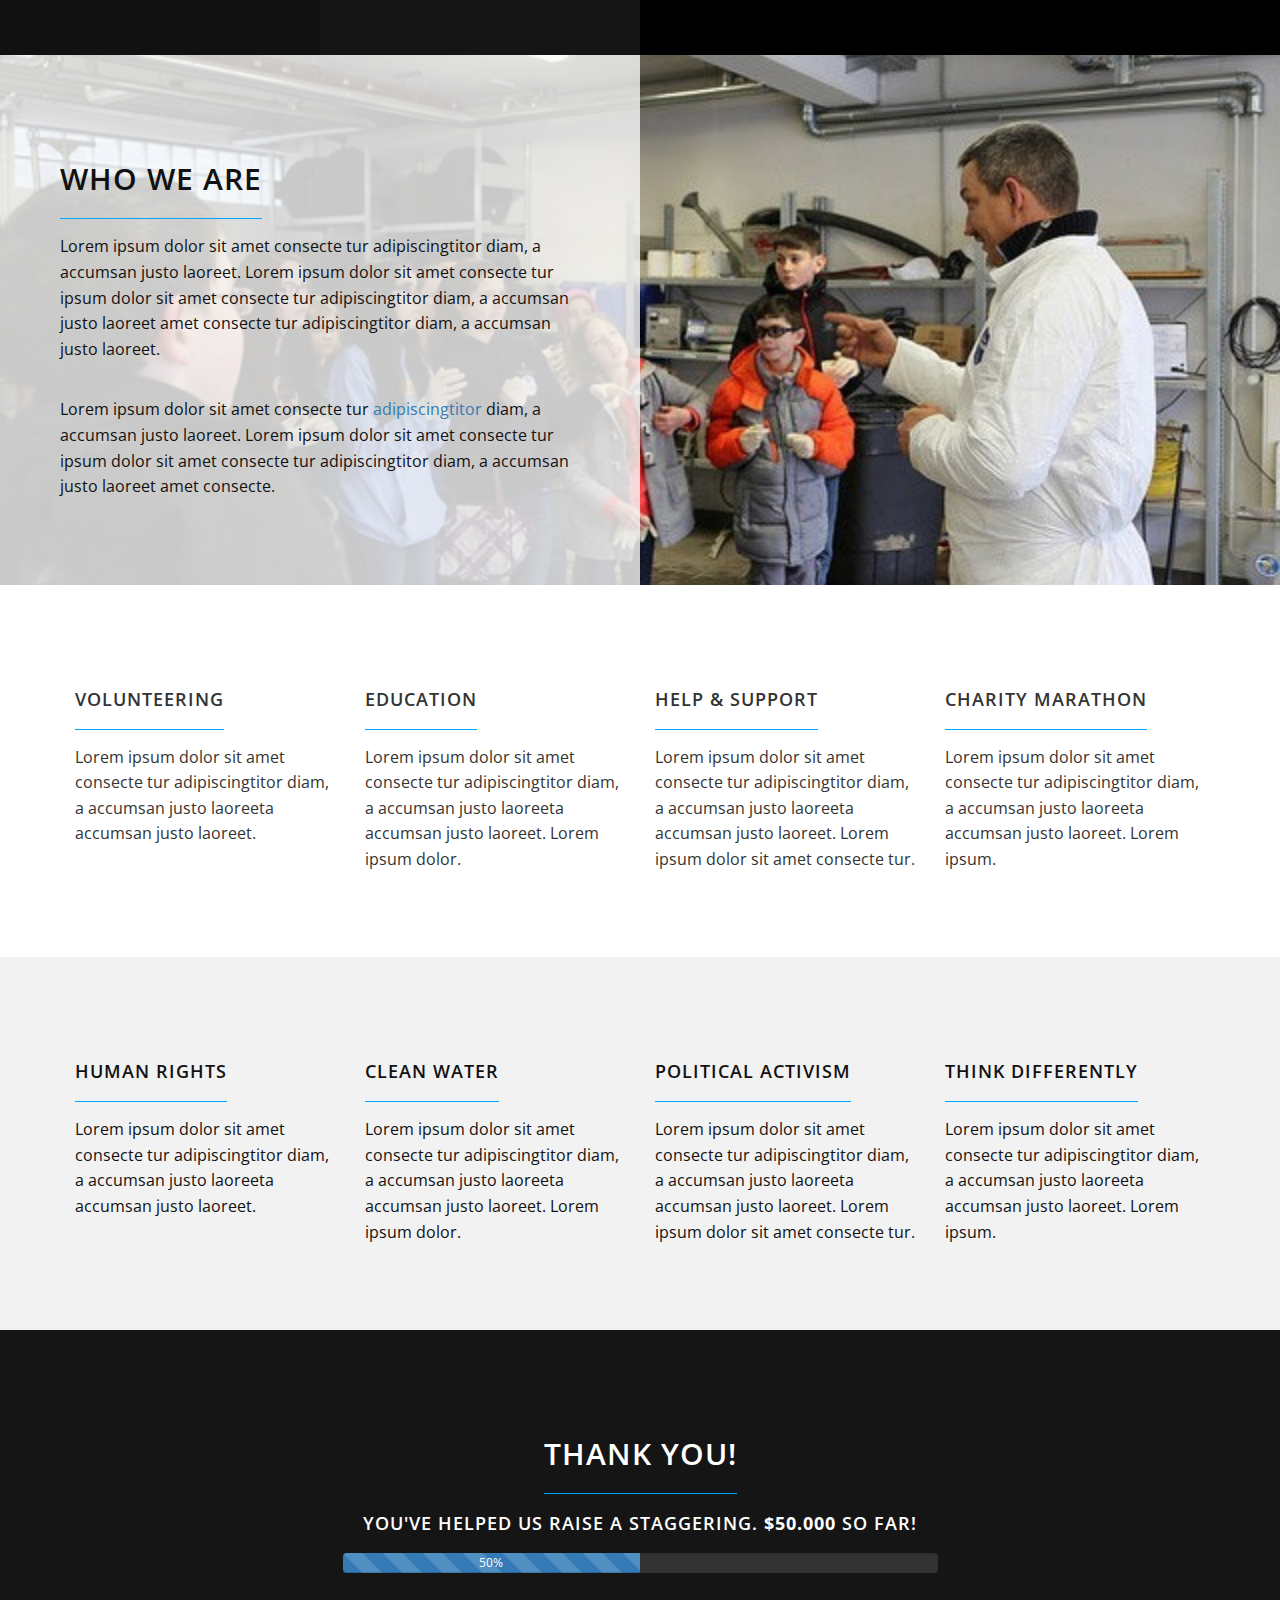
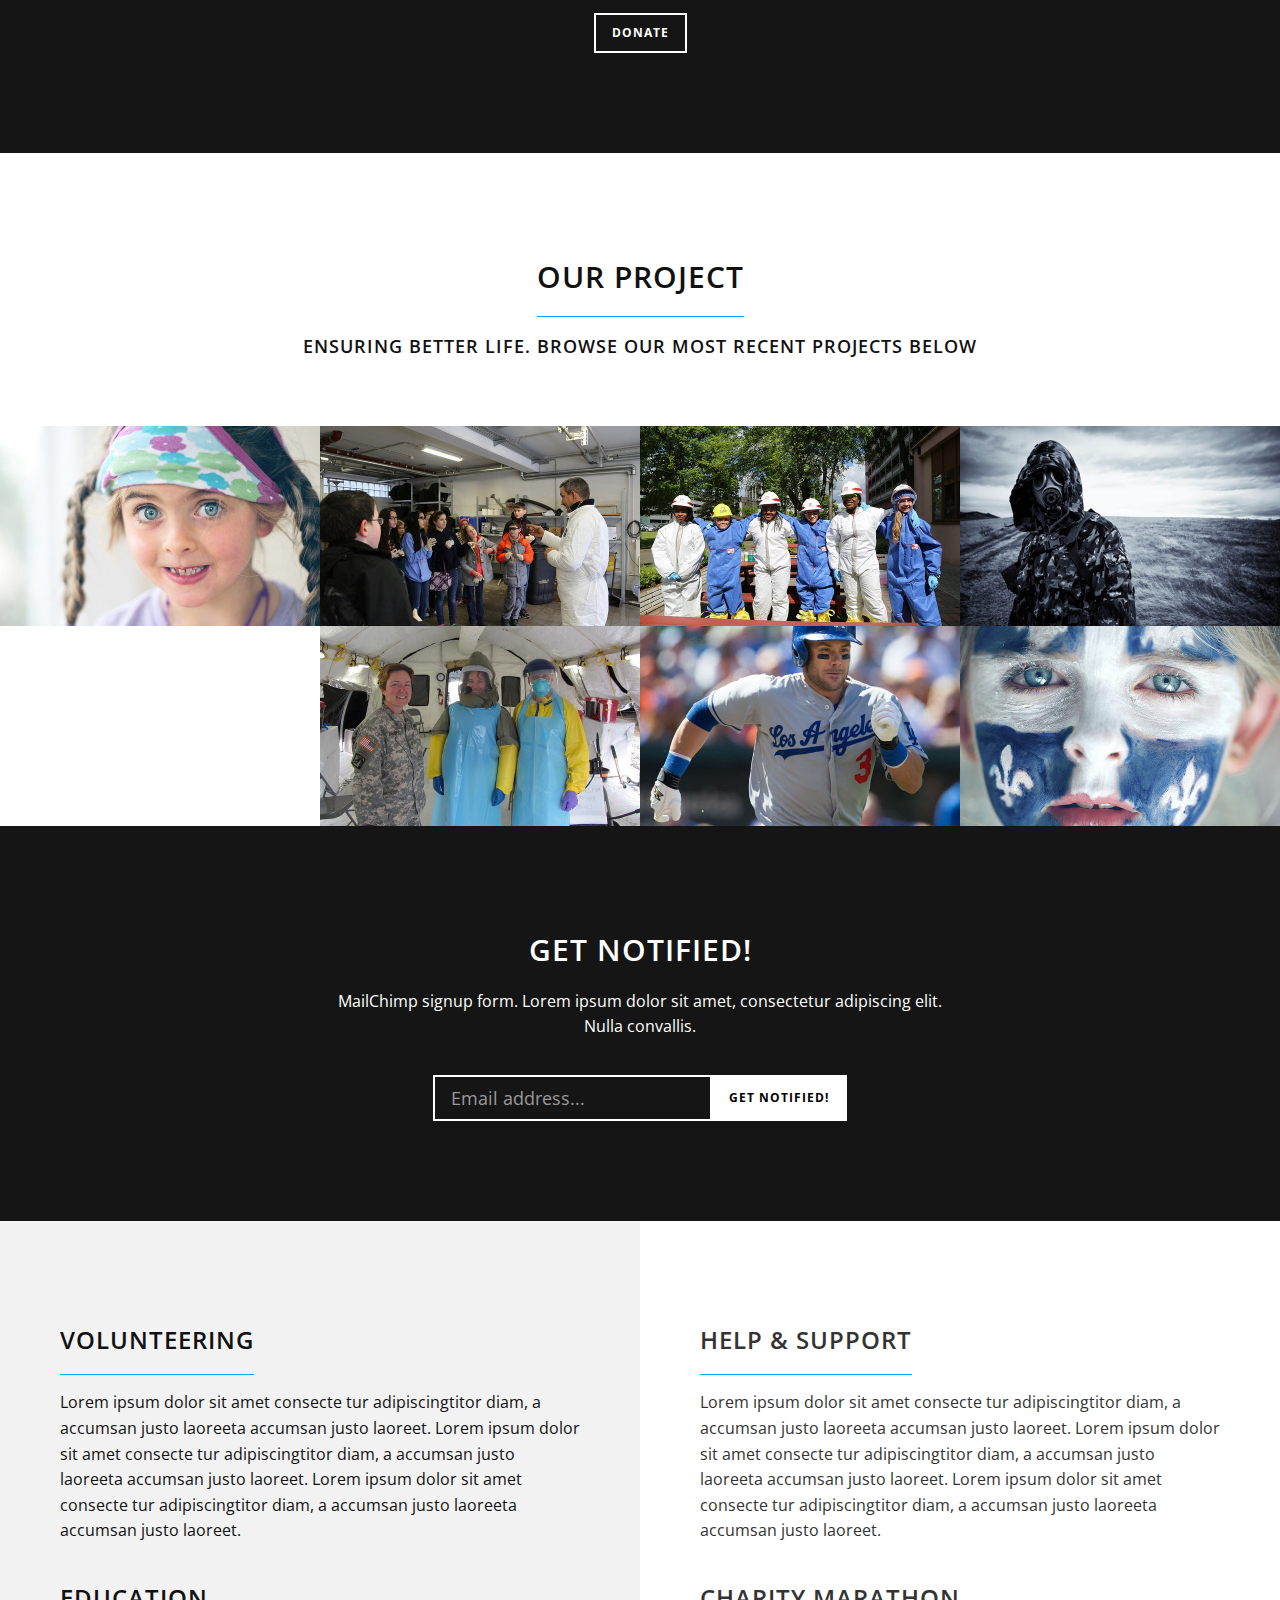
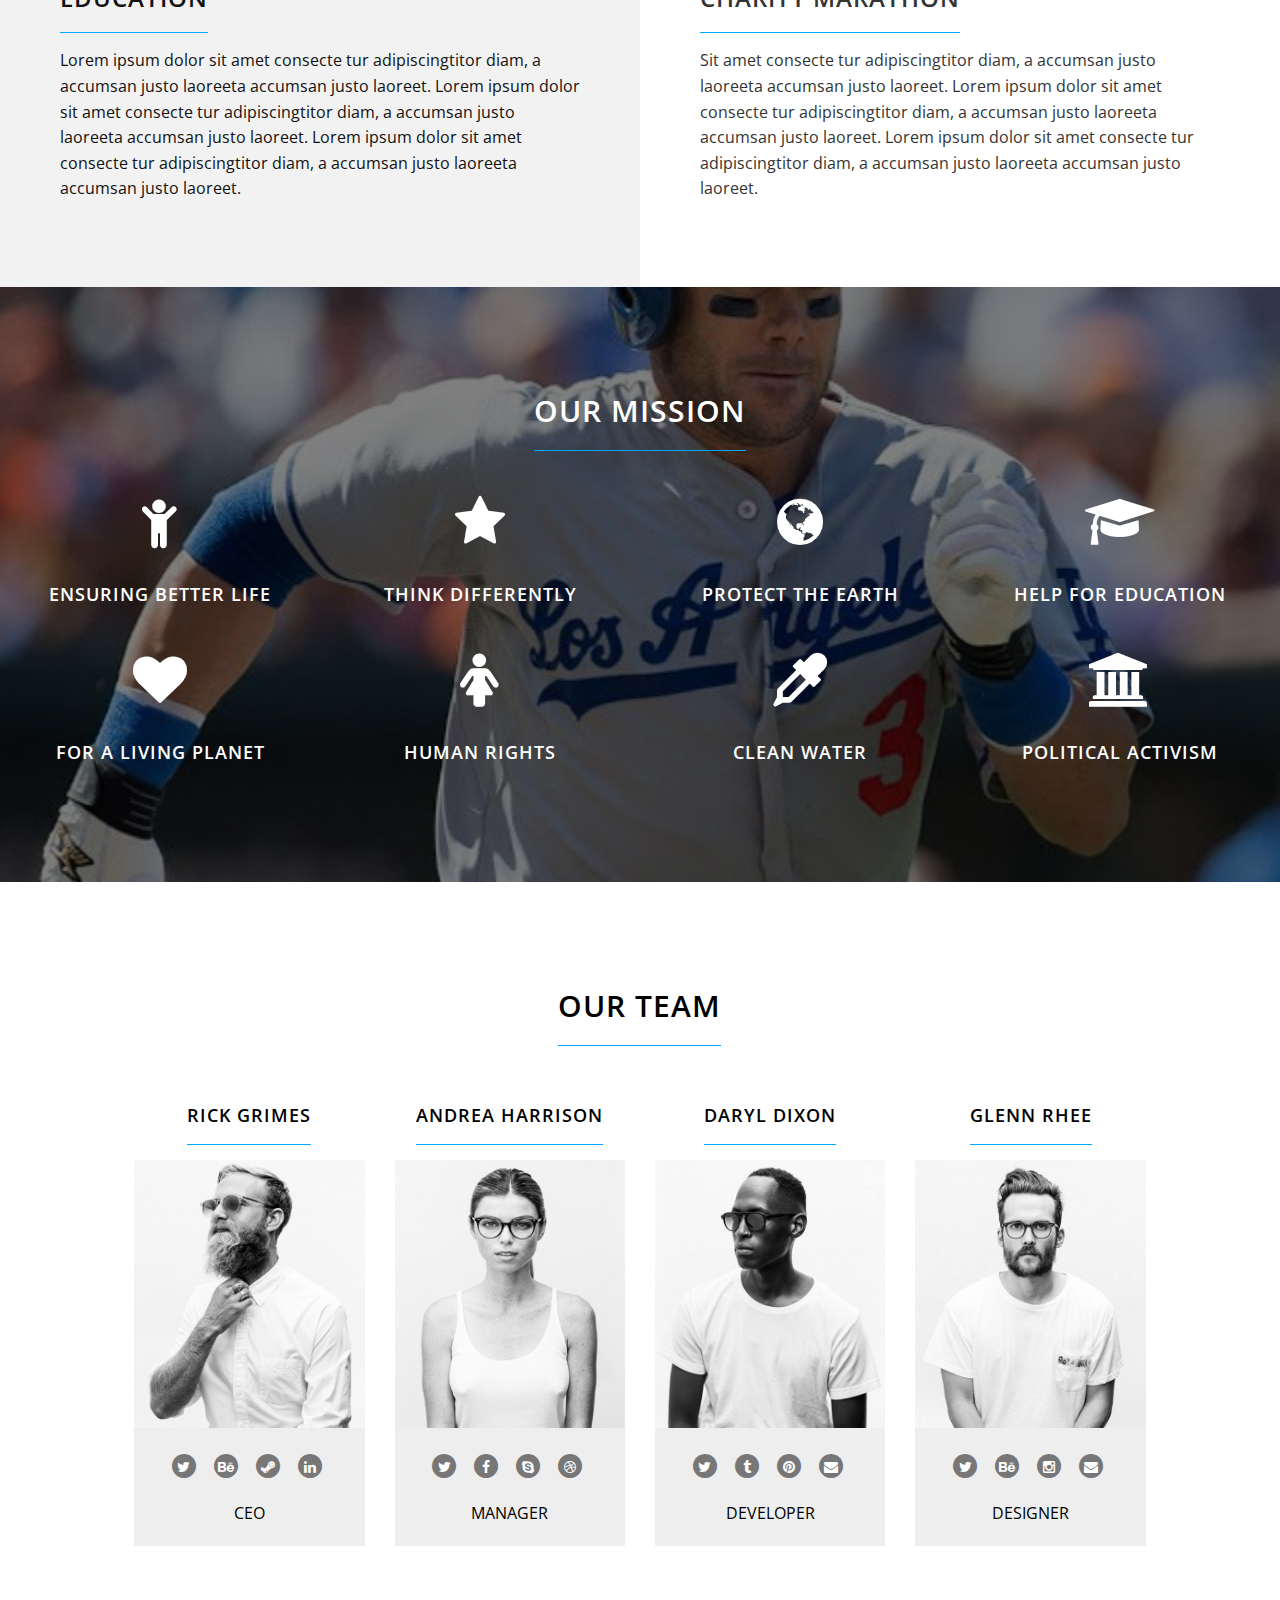
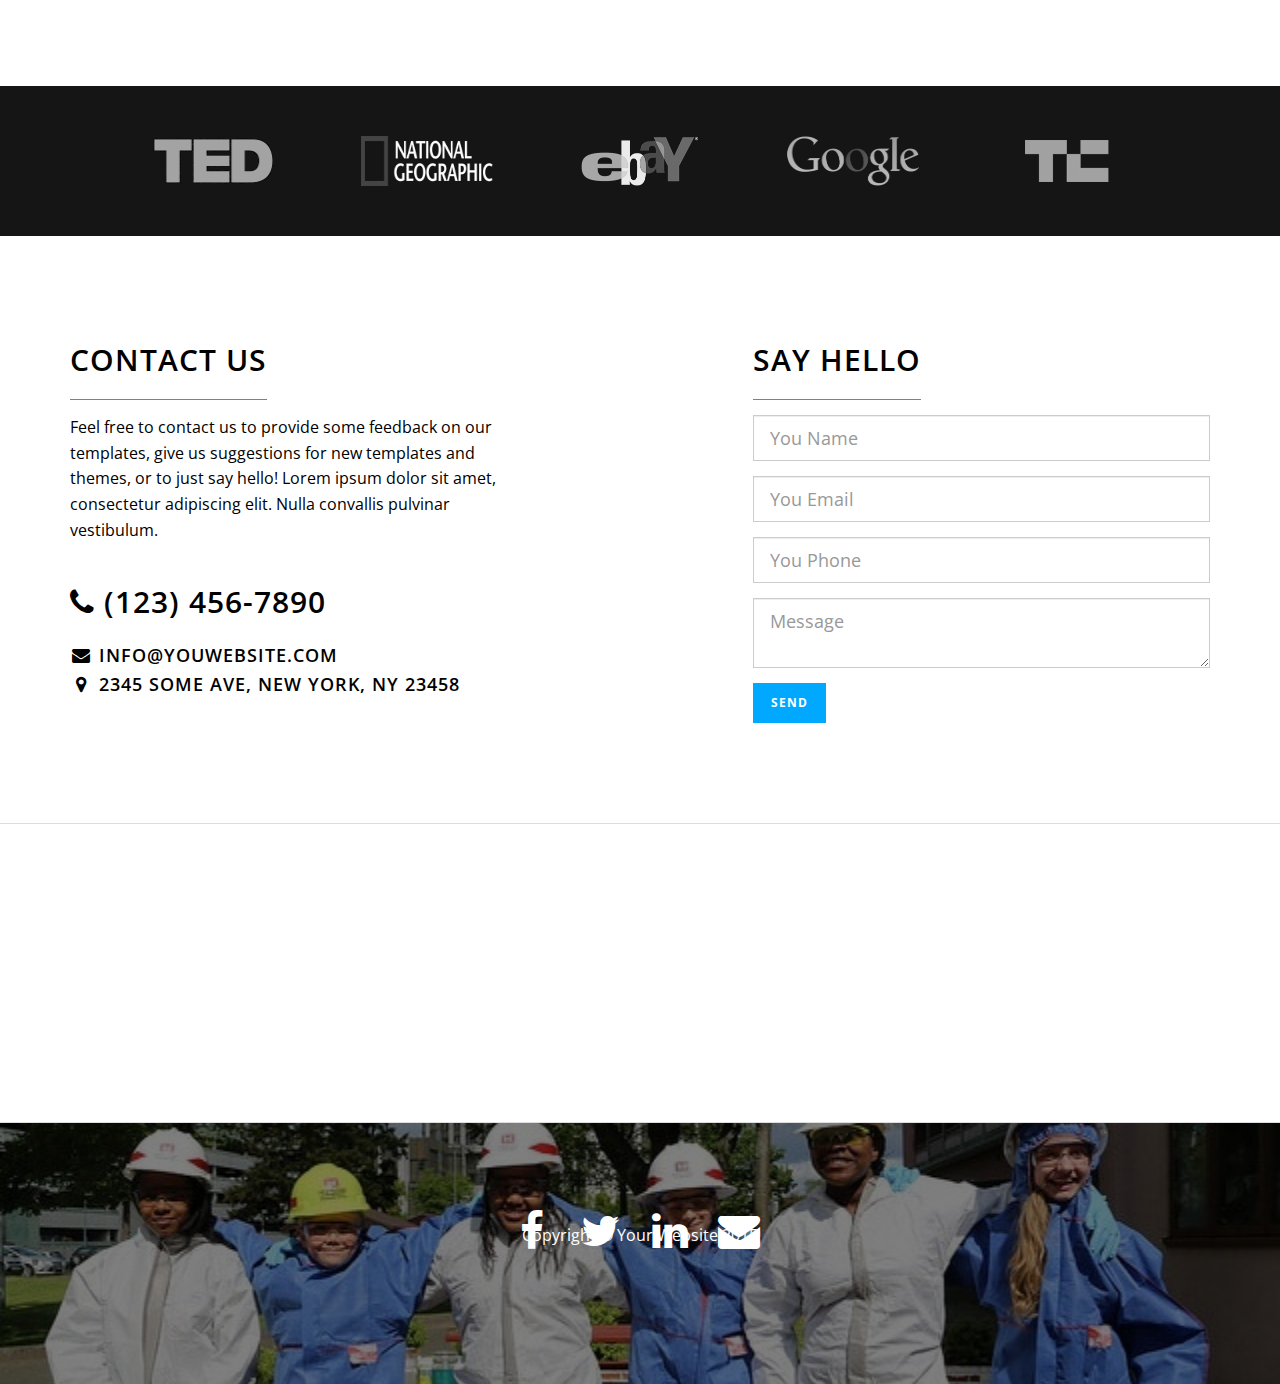
==== commit a1dc8835: "first block of homepage" ====
--- a/index.html
+++ b/index.html
@@ -9,7 +9,7 @@
     <meta name="description" content="">
     <meta name="author" content="">
 
-    <title>LoveHub - ForBetterWeb.com Theme</title>
+    <title>Геоземексперт</title>
 
     <!-- Bootstrap Core CSS -->
     <link href="assets/styles/bootstrap.min.css" rel="stylesheet">
@@ -56,7 +56,7 @@
                     <a class="page-scroll" href="#about">Геодезiя</a>
                 </li>
                 <li>
-                    <a class="page-scroll" href="#project">Експертна оцiнка земельних дiлянок</a>
+                    <a class="red-light" href="#project">Експертна оцiнка земельних дiлянок</a>
                 </li>
             </ul>
         </div>
@@ -66,25 +66,31 @@
 <!-- Intro Header -->
 <header class="intro">
 
-    <!-- Video from YouTube. https://youtu.be/1kCBPTTrJYU -->
-    <a id="bgndVideo" class="player" data-property="{videoURL:'https://youtu.be/MH6UJz0du2M', containment:'.intro', autoPlay:true, loop:true, mute:true, startAt:0, stopAt: 28, quality:'auto', opacity:1, showControls: false, showYTLogo:false, vol:25}"></a>
+    <!-- Video from YouTube. https://youtu.be/1kCBPTTrJYU https://youtu.be/MH6UJz0du2M -->
+    <a id="bgndVideo" class="player" data-property="{videoURL:'https://youtu.be/1kCBPTTrJYU', containment:'.intro', autoPlay:true, loop:true, mute:true, startAt:0, stopAt: 28, quality:'auto', opacity:1, showControls: false, showYTLogo:false, vol:25}"></a>
 
     <div class="intro-body">
         <div class="container">
-            <div class="col-md-7">
-                <h1 class="brand-heading">Love<span class="color">Hub</span> <i class="fa fa-star-o"></i></h1>
-                <p class="intro-text">For a living planet. You can help today.</p>
-            </div>
-            <div class="col-md-5">
+            <div class="col-md-12">
+                <div class="contact-form center-block">
+                    <h1>Запитання геодезисту</h1>
+                    <h5>Тел: +3 (8067) 528 44 36</h5>
+                     <form>
+                        <textarea placeholder="Запитання"></textarea>
+                        <input placeholder="Номер телефону">
+                        <input placeholder="Iм'я">
+                        <button type="submit" class="btn">Надiслати</button>
+                    </form>
+                </div>
+
+
+
+            </div>
                 <ul class="list-inline lead">
                     <li>
-                        <a href="#about" class="btn btn-primary btn-lg page-scroll"><i class="fa fa-chevron-down"></i> WHO WE ARE</a>
-                    </li>
-                    <li>
-                        <a href="#action" class="btn btn-default btn-lg page-scroll"><i class="fa fa-chevron-down"></i> DONATE</a>
+                        <a href="#about" class="btn btn-primary btn-lg page-scroll"><i class="fa fa-chevron-down"></i> Більше інформації</a>
                     </li>
                 </ul>
-            </div>
 
             <div class="video-controls">
                 <a id="video-volume" class="fa fa-volume-off fa-lg" href="#"></a>
--- a/assets/styles/lovehub.css
+++ b/assets/styles/lovehub.css
@@ -18,7 +18,7 @@
 }
 
 h1, h2, h3, h4, h5, h6 {
-    margin: 0 0 35px;
+    margin: 0 0 15px;
     text-transform: uppercase;
     letter-spacing: 1px;
     font-weight: 600;
@@ -287,7 +287,63 @@
     margin-bottom: 0;
 }
 
+.list-inline.lead {
+    position: absolute;
+    bottom: 0;
+    left:50%;
+    transform: translate(-50%, 0);
+}
+
+.navbar-custom a.red-light {
+    color: #FF6633;
+}
+.navbar-custom .nav li a.red-light:hover {
+    color: #FF9966;
+}
+
 /* Intro */
+.contact-form {
+    width: 100%;
+    max-width: 500px;
+    margin: 0 auto;
+}
+.contact-form h1,
+.contact-form h5 {
+    text-align: center;
+}
+.contact-form button {
+    background: transparent;
+    border: 1px solid #d9d9d9;
+    float: right;
+    margin: 20px 0 0 0;
+    padding: 10px;
+}
+.contact-form button:hover {
+    color: #d9d9d9;
+}
+.contact-form textarea,
+.contact-form input {
+    font-size: 16px;
+    line-height: 22px;
+    padding: 10px 0;
+    display: block;
+    width: 100%;
+    background: transparent;
+    border: 0;
+    border-bottom: 1px solid #d9d9d9;
+    outline: none;
+}
+.contact-form textarea:focus,
+.contact-form input:focus {
+    border-color: #00a8ff;
+}
+.contact-form textarea {
+    resize: none;
+    height: 44px;
+}
+.contact-form input {
+    margin: 20px 0 0;
+}
 
 .intro {
     display: table;
@@ -314,7 +370,7 @@
 }
 .intro .intro-body {
     display: table-cell;
-    vertical-align: bottom;
+    vertical-align: middle;
     background: rgba(0, 0, 0, 0.5);
     padding: 100px 0;
     width: 100%;
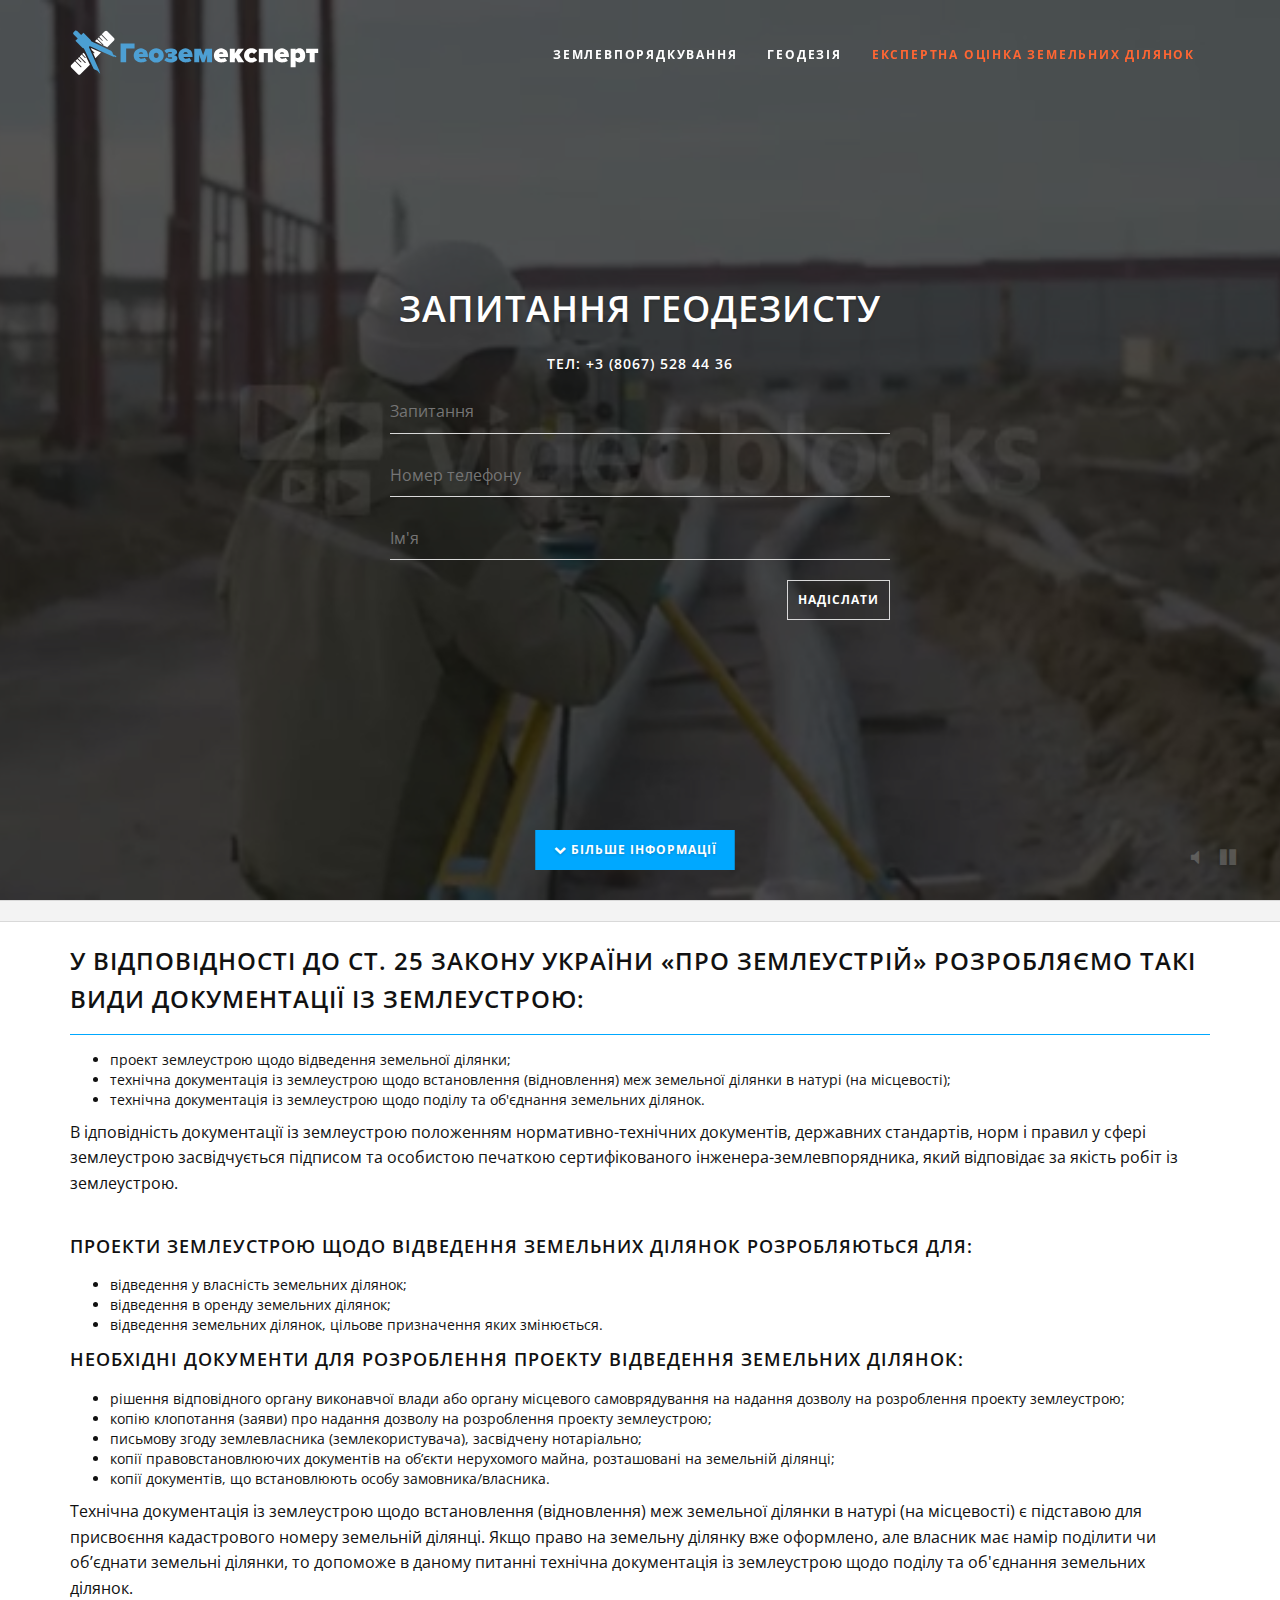
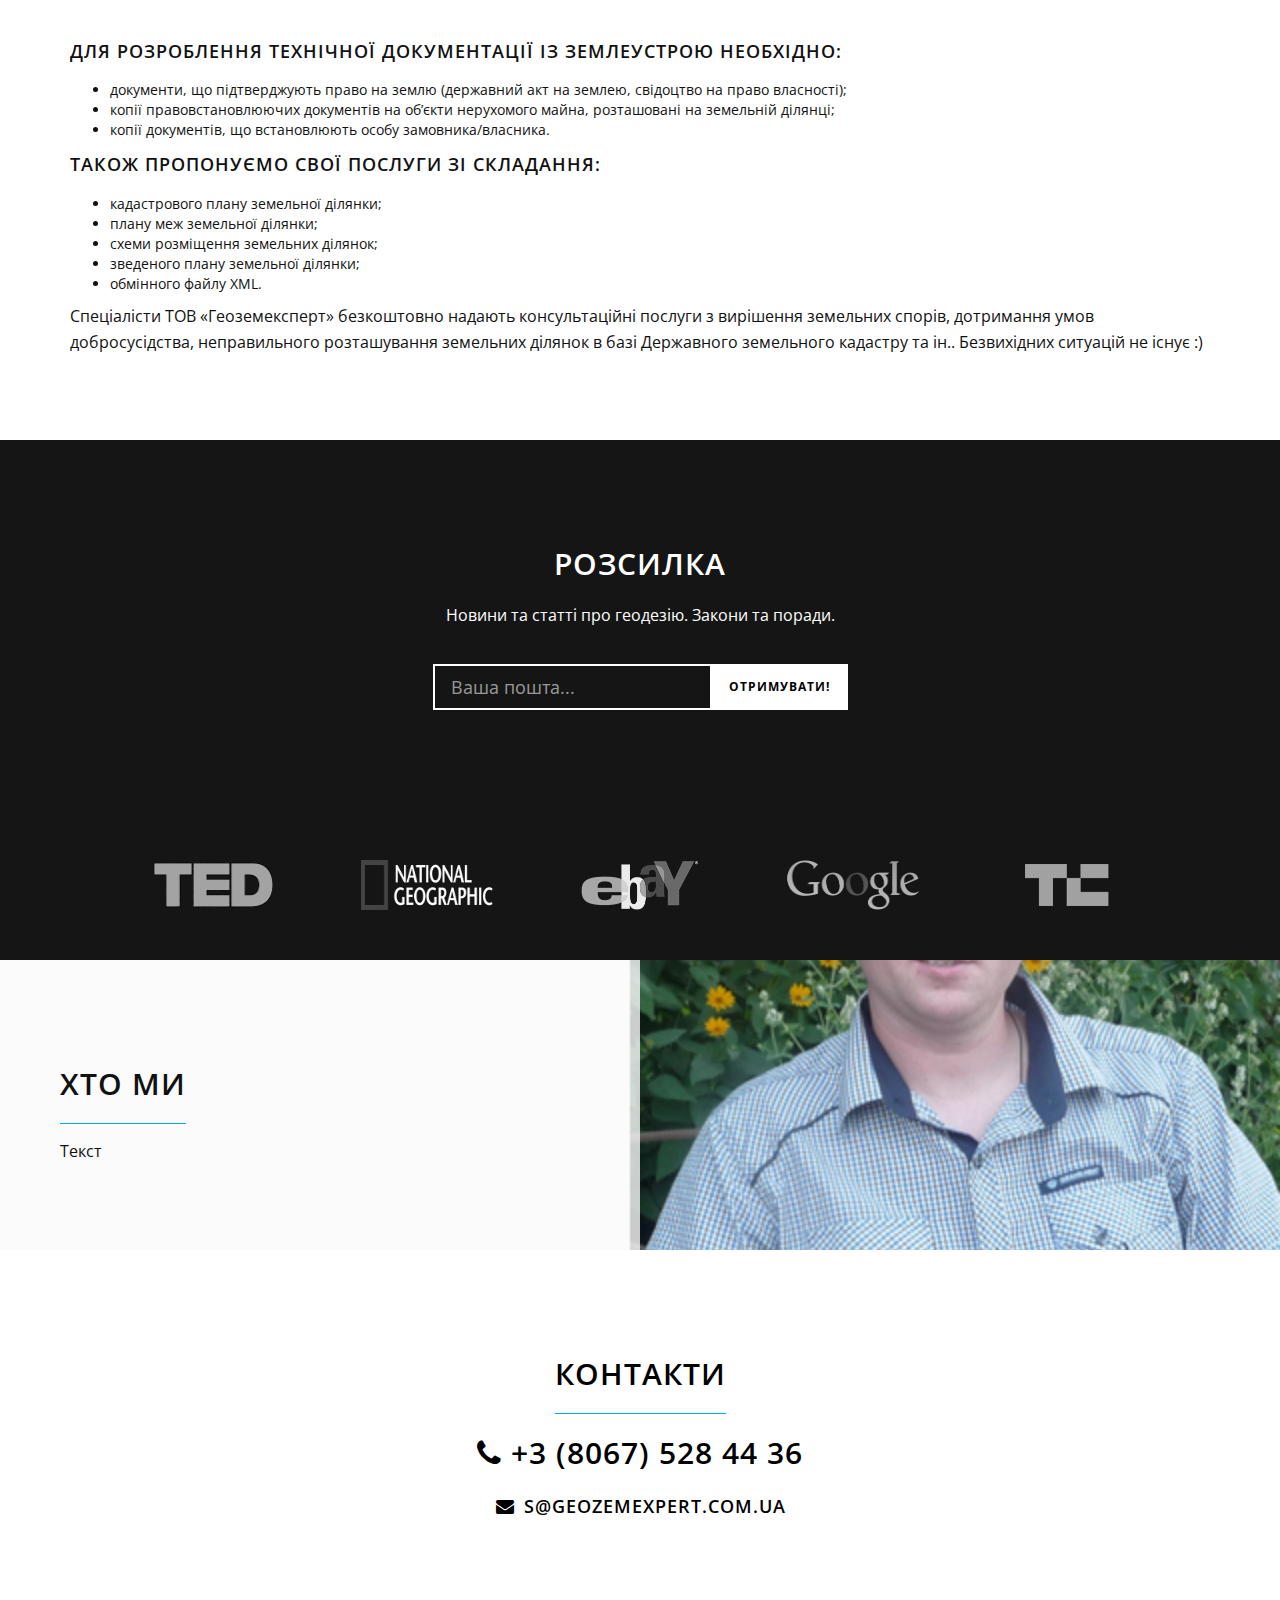
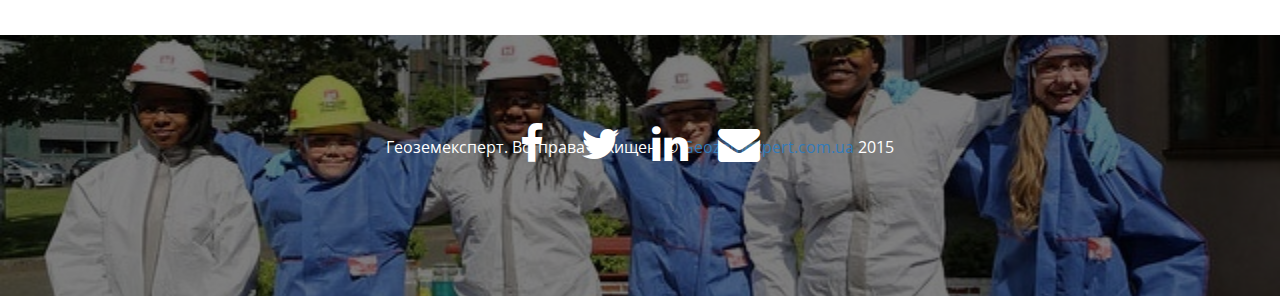
==== commit 290254fe: "Homepage building" ====
--- a/index.html
+++ b/index.html
@@ -88,7 +88,7 @@
             </div>
                 <ul class="list-inline lead">
                     <li>
-                        <a href="#about" class="btn btn-primary btn-lg page-scroll"><i class="fa fa-chevron-down"></i> Більше інформації</a>
+                        <a href="#documents" class="btn btn-primary btn-lg page-scroll"><i class="fa fa-chevron-down"></i> Більше інформації</a>
                     </li>
                 </ul>
 
@@ -100,202 +100,177 @@
         </div>
     </div>
 </header>
-
-<!-- Countdown -->
-<section id="countdown" class="container-fluid text-center">
-    <h2 class="headerline">UPCOMING EVENT</h2>
-    <p>Lorem ipsum dolor sit amet consecte tur adipiscingtitor diam, a accumsan justo laoreet.</p>
-    <!-- countdown -->
-    <div id="clock"></div>
-</section>
-
-<!-- Action Section -->
-<section id="action" class="container-fluid">
+<div id="documents" class="project wow fadeIn">
+    <div class="container-fluid text-center">
+        <div class="row">
+            <div class="col-sm-4 project-item no-pad">
+                <a data-target="#projectModal1" class="project-link" data-toggle="modal">
+                    <div class="caption">
+                        <div class="caption-content">
+                            Детальнiше
+                        </div>
+                    </div>
+                    <img src="assets/documents/1.jpg" class="img-responsive center-block" alt="">
+                </a>
+            </div>
+            <div class="col-sm-4 project-item no-pad">
+                <a data-target="#projectModal2" class="project-link" data-toggle="modal">
+                    <div class="caption">
+                        <div class="caption-content">
+                            Детальнiше
+                        </div>
+                    </div>
+                    <img src="assets/documents/2.jpg" class="img-responsive center-block" alt="">
+                </a>
+            </div>
+            <div class="col-sm-4 project-item no-pad">
+                <a data-target="#projectModal3" class="project-link" data-toggle="modal">
+                    <div class="caption">
+                        <div class="caption-content">
+                            Детальнiше
+                        </div>
+                    </div>
+                    <img src="assets/documents/3.jpg" class="img-responsive center-block" alt="">
+                </a>
+            </div>
+        </div>
+    </div>
+</div>
+
+<!-- Project Section -->
+<section id="project" class="head">
+    <div class="container">
+        <div class="row">
+            <div class="col-xs-12">
+                <h3 class="headerline">У відповідності до ст. 25 Закону України «Про землеустрій» розробляємо такі види документації із землеустрою:</h3>
+                <div class="row">
+                    <div class="col-md-12 wow fadeInLeft animated">
+                        <ul>
+                            <li>проект землеустрою щодо відведення земельної ділянки;</li>
+                            <li>технічна документація із землеустрою щодо встановлення (відновлення) меж земельної ділянки в натурі (на місцевості);</li>
+                            <li>технічна документація із землеустрою щодо поділу та об'єднання земельних ділянок.</li>
+                        </ul>
+
+                        <p>
+                            В ідповідність документації із землеустрою положенням нормативно-технічних документів, державних стандартів,
+                            норм і правил у сфері землеустрою засвідчується підписом та особистою печаткою сертифікованого інженера-землевпорядника,
+                            який відповідає за якість робіт із землеустрою.
+                        </p>
+
+
+                        <h4 class="section-title">Проекти землеустрою щодо відведення земельних ділянок розробляються для:</h4>
+
+                        <ul>
+                            <li>відведення у власність земельних ділянок;</li>
+                            <li>відведення в оренду земельних ділянок;</li>
+                            <li>відведення земельних ділянок, цільове призначення яких змінюється.</li>
+                        </ul>
+
+                        <h4 class="section-title">Необхідні документи для розроблення проекту відведення земельних ділянок:</h4>
+
+                    <ul>
+                        <li>рішення відповідного органу виконавчої влади або органу місцевого самоврядування на надання дозволу на розроблення проекту землеустрою;</li>
+                        <li>копію клопотання (заяви) про надання дозволу на розроблення проекту землеустрою;</li>
+                        <li>письмову згоду землевласника (землекористувача), засвідчену нотаріально;</li>
+                        <li>копії правовстановлюючих документів на об’єкти нерухомого майна, розташовані на земельній ділянці;</li>
+                        <li>копії документів, що встановлюють особу замовника/власника.</li>
+                    </ul>
+
+                    <p>
+                        Технічна документація із землеустрою щодо встановлення (відновлення) меж земельної ділянки в натурі (на місцевості) є підставою для присвоєння кадастрового номеру земельній ділянці. Якщо право на земельну ділянку вже оформлено, але власник має намір поділити чи об’єднати земельні ділянки, то допоможе в даному питанні технічна документація із землеустрою щодо поділу та об'єднання земельних ділянок.
+                    </p>
+
+                    <h4 class="section-title">Для розроблення технічної документації із землеустрою необхідно:</h4>
+
+                    <ul>
+                        <li>документи, що підтверджують право на землю (державний акт на землею, свідоцтво на право власності);
+                        <li>копії правовстановлюючих документів на об’єкти нерухомого майна, розташовані на земельній ділянці;
+                        <li>копії документів, що встановлюють особу замовника/власника.
+                    </ul>
+
+                    <h4 class="section-title">Також пропонуємо свої послуги зі складання:</h4>
+
+                    <ul>
+                        <li>кадастрового плану земельної ділянки;</li>
+                        <li>плану меж земельної ділянки;</li>
+                        <li>схеми розміщення земельних ділянок;</li>
+                        <li>зведеного плану земельної ділянки;</li>
+                        <li>обмінного файлу XML.</li>
+                    </ul>
+
+                    <p>
+                        Спеціалісти ТОВ «Геоземексперт» безкоштовно надають консультаційні послуги з вирішення земельних спорів, дотримання умов добросусідства, неправильного розташування земельних ділянок в базі Державного земельного кадастру та ін..
+                        Безвихідних ситуацій не існує :)
+                    </p>
+                </div>
+            </div>
+        </div>
+    </div>
+    </div>
+</section>
+
+
+<!-- MailChimp Signup Form -->
+<section id="action2" class="container-fluid text-center wow fadeIn">
     <div class="row">
-        <div class="col-lg-3 col-md-6 split-padding">
-            <h5 class="headerline">For a living planet</h5>
-            <p><a href="/" class="btn btn-default btn-lg">DONATE</a></p>
-            <p>Lorem ipsum dolor sit amet consecte tur adipiscingtitor diam, a accumsan justo laoreet.</p>
-        </div>
-        <div class="col-lg-3 col-md-6 split-padding0">
-            <h5 class="headerline">Charity Marathon</h5>
-            <p><a href="/" class="btn btn-default btn-lg">DONATE</a></p>
-            <p>Lorem ipsum dolor sit amet consecte tur adipiscingtitor diam, a accumsan justo laoreet.</p>
-        </div>
-        <div class="col-lg-6 col-md-12 split-padding2">
-            <h5 class="headerline">Download App</h5>
-            <p>Lorem ipsum dolor sit amet consecte tur adipiscingtitor diam, a accumsan justo laoreet. Lorem ipsum dolor sit amet consecte tur ipsum dolor sit amet consecte tur adipiscingtitor diam, a accumsan justo laoreet.</p>
-            <ul class="list-inline lead">
-                <li><a href="/"><i class="fa fa-apple fa-fw fa-2x"></i></a></li>
-                <li><a href="/"><i class="fa fa-windows fa-fw fa-2x"></i></a></li>
-                <li><a href="/"><i class="fa fa-android fa-fw fa-2x"></i></a></li>
-            </ul>
-        </div>
-    </div>
-</section>
+        <div class="col-lg-6 col-lg-offset-3">
+            <h2>Розсилка</h2>
+            <p>
+                Новини та статтi про геодезiю. Закони та поради.
+            </p>
+            <!-- MailChimp Signup Form -->
+            <!-- Replace the form action in the line below with your MailChimp embed action! -->
+            <form role="form" action="http://forbetterweb.us11.list-manage.com/subscribe/post?u=4f751a6c58b225179404715f0&amp;id=18fc72763a" method="post" id="mc-embedded-subscribe-form" name="mc-embedded-subscribe-form" class="form-inline subscribe-form" target="_blank" novalidate="">
+                <div class="input-group input-group-lg">
+                    <input type="email" name="EMAIL" class="form-control" id="mce-EMAIL" placeholder="Ваша пошта...">
+        <span class="input-group-btn">
+            <button type="submit" name="subscribe" id="mc-embedded-subscribe" class="btn btn-white">Отримувати!</button>
+        </span>
+                </div>
+                <div id="mce-responses">
+                    <div class="response" id="mce-error-response" style="display:none"></div>
+                    <div class="response" id="mce-success-response" style="display:none"></div>
+                </div>
+            </form>
+            <!-- End MailChimp Signup Form -->
+        </div>
+    </div>
+</section>
+
+<!-- sponsors -->
+<div id="sponsor">
+    <div class="container-fluid">
+        <div class="row sponsor text-center">
+            <div class="col-md-2 gray col-md-offset-1">
+                <a href="/"><img src="assets/images/logo4.png" alt=""></a>
+            </div>
+            <div class="col-md-2 gray">
+                <a href="/"><img src="assets/images/logo2.png" alt=""></a>
+            </div>
+            <div class="col-md-2 gray">
+                <a href="/"><img src="assets/images/logo3.png" alt=""></a>
+            </div>
+            <div class="col-md-2 gray">
+                <a href="/"><img src="assets/images/logo1.png" alt=""></a>
+            </div>
+            <div class="col-md-2 gray">
+                <a href="/"><img src="assets/images/logo5.png" alt=""></a>
+            </div>
+
+        </div>
+    </div>
+</div>
 
 <!-- About Section -->
 <section id="about" class="container-fluid">
     <div class="row">
         <div class="col-sm-6 split-padding3">
-            <h2 class="headerline">WHO WE ARE</h2>
-            <p>Lorem ipsum dolor sit amet consecte tur adipiscingtitor diam, a accumsan justo laoreet. Lorem ipsum dolor sit amet consecte tur ipsum dolor sit amet consecte tur adipiscingtitor diam, a accumsan justo laoreet  amet consecte tur adipiscingtitor diam, a accumsan justo laoreet.</p>
-            <p>Lorem ipsum dolor sit amet consecte tur <a href="/">adipiscingtitor</a> diam, a accumsan justo laoreet. Lorem ipsum dolor sit amet consecte tur ipsum dolor sit amet consecte tur adipiscingtitor diam, a accumsan justo laoreet  amet consecte.</p>
-        </div>
-    </div>
-</section>
-
-<!-- About2 Section -->
-<section id="about2" class="container-fluid">
-    <div class="row split-padding5">
-        <div class="col-lg-3 col-sm-6">
-            <h4 class="headerline">VOLUNTEERING</h4>
-            <p>Lorem ipsum dolor sit amet consecte tur adipiscingtitor diam, a accumsan justo laoreeta accumsan justo laoreet.</p>
-        </div>
-        <div class="col-lg-3 col-sm-6">
-            <h4 class="headerline">EDUCATION</h4>
-            <p>Lorem ipsum dolor sit amet consecte tur adipiscingtitor diam, a accumsan justo laoreeta accumsan justo laoreet. Lorem ipsum dolor. </p>
-        </div>
-        <div class="col-lg-3 col-sm-6">
-            <h4 class="headerline">HELP & SUPPORT</h4>
-            <p>Lorem ipsum dolor sit amet consecte tur adipiscingtitor diam, a accumsan justo laoreeta accumsan justo laoreet. Lorem ipsum dolor sit amet consecte tur. </p>
-        </div>
-        <div class="col-lg-3 col-sm-6">
-            <h4 class="headerline">CHARITY MARATHON</h4>
-            <p>Lorem ipsum dolor sit amet consecte tur adipiscingtitor diam, a accumsan justo laoreeta accumsan justo laoreet. Lorem ipsum. </p>
-        </div>
-    </div>
-    <div class="row split-padding4">
-        <div class="col-lg-3 col-sm-6">
-            <h4 class="headerline">HUMAN RIGHTS</h4>
-            <p>Lorem ipsum dolor sit amet consecte tur adipiscingtitor diam, a accumsan justo laoreeta accumsan justo laoreet.</p>
-        </div>
-        <div class="col-lg-3 col-sm-6">
-            <h4 class="headerline">CLEAN WATER</h4>
-            <p>Lorem ipsum dolor sit amet consecte tur adipiscingtitor diam, a accumsan justo laoreeta accumsan justo laoreet. Lorem ipsum dolor. </p>
-        </div>
-        <div class="col-lg-3 col-sm-6">
-            <h4 class="headerline">POLITICAL ACTIVISM</h4>
-            <p>Lorem ipsum dolor sit amet consecte tur adipiscingtitor diam, a accumsan justo laoreeta accumsan justo laoreet. Lorem ipsum dolor sit amet consecte tur. </p>
-        </div>
-        <div class="col-lg-3 col-sm-6">
-            <h4 class="headerline">THINK DIFFERENTLY</h4>
-            <p>Lorem ipsum dolor sit amet consecte tur adipiscingtitor diam, a accumsan justo laoreeta accumsan justo laoreet. Lorem ipsum. </p>
-        </div>
-    </div>
-</section>
-
-<!-- Progress Section -->
-<section id="progress" class="container-fluid text-center">
-    <div class="col-lg-6 col-lg-offset-3">
-        <h2 class="headerline">Thank you!</h2>
-        <h4>You've helped us raise a staggering. <strong>$50.000</strong> so far!</h4>
-        <div class="progress">
-            <div class="progress-bar progress-bar-striped active" role="progressbar" aria-valuenow="50" aria-valuemin="0" aria-valuemax="100" style="width: 50%">50%</div>
-        </div>
-        <a href="#action" class="btn btn-default btn-lg page-scroll">DONATE</a>
-    </div>
-</section>
-
-<!-- Project Section -->
-<section id="project" class="head">
-    <div class="container">
-        <div class="row">
-            <div class="col-xs-12 text-center">
-                <h2 class="headerline">Our Project</h2>
-                <h4>Ensuring Better Life. Browse our most recent projects below</h4>
-            </div>
-        </div>
-    </div>
-</section>
-<div class="project wow fadeIn">
-    <div class="container-fluid text-center">
-        <div class="row">
-            <div class="col-sm-6 col-md-6 col-lg-3 project-item no-pad">
-                <a data-target="#projectModal1" class="project-link" data-toggle="modal">
-                    <div class="caption">
-                        <div class="caption-content">
-                            Education For All
-                        </div>
-                    </div>
-                        <img src="assets/images/1.jpg" class="img-responsive center-block" alt="">
-                </a>
-            </div>
-            <div class="col-sm-6 col-md-6 col-lg-3 project-item no-pad">
-                <a data-target="#projectModal2" class="project-link" data-toggle="modal">
-                    <div class="caption">
-                        <div class="caption-content">
-                            Helping Children
-                        </div>
-                    </div>
-                    <img src="assets/images/2.jpg" class="img-responsive center-block" alt="">
-                </a>
-            </div>
-            <div class="col-sm-6 col-md-6 col-lg-3 project-item no-pad">
-                <a data-target="#projectModal3" class="project-link" data-toggle="modal">
-                    <div class="caption">
-                        <div class="caption-content">
-                            Better Health
-                        </div>
-                    </div>
-                    <img src="assets/images/3.jpg" class="img-responsive center-block" alt="">
-                </a>
-            </div>
-            <div class="col-sm-6 col-md-6 col-lg-3 project-item no-pad">
-                <a data-target="#projectModal4" class="project-link" data-toggle="modal">
-                    <div class="caption">
-                        <div class="caption-content">
-                            Help to get Clean Water
-                        </div>
-                    </div>
-                    <img src="assets/images/4.jpg" class="img-responsive center-block" alt="">
-                </a>
-            </div>
-        </div>
-        <div class="row">
-            <div class="col-sm-6 col-md-6 col-lg-3 project-item no-pad">
-                <a data-target="#projectModal5" class="project-link" data-toggle="modal">
-                    <div class="caption">
-                        <div class="caption-content">
-                            Help For Education
-                        </div>
-                    </div>
-                    <img src="assets/images/5.jpg" class="img-responsive center-block" alt="">
-                </a>
-            </div>
-            <div class="col-sm-6 col-md-6 col-lg-3 project-item no-pad">
-                <a data-target="#projectModal6" class="project-link" data-toggle="modal">
-                    <div class="caption">
-                        <div class="caption-content">
-                            Health Food Program
-                        </div>
-                    </div>
-                    <img src="assets/images/6.jpg" class="img-responsive center-block" alt="">
-                </a>
-            </div>
-            <div class="col-sm-6 col-md-6 col-lg-3 project-item no-pad">
-                <a data-target="#projectModal7" class="project-link" data-toggle="modal">
-                    <div class="caption">
-                        <div class="caption-content">
-                            Sports Program
-                        </div>
-                    </div>
-                    <img src="assets/images/7.jpg" class="img-responsive center-block" alt="">
-                </a>
-            </div>
-            <div class="col-sm-6 col-md-6 col-lg-3 project-item no-pad">
-                <a data-target="#projectModal8" class="project-link" data-toggle="modal">
-                    <div class="caption">
-                        <div class="caption-content">
-                            Help to get Clean Water
-                        </div>
-                    </div>
-                    <img src="assets/images/8.jpg" class="img-responsive center-block" alt="">
-                </a>
-            </div>
-        </div>
-    </div>
-</div>
+            <h2 class="headerline">Хто ми</h2>
+            <p>Текст</p>
+        </div>
+    </div>
+</section>
+
 <!-- project Modals -->
 <div class="work">
     <div class="project-modal modal fade" id="projectModal1" tabindex="-1" role="dialog" aria-hidden="true">
@@ -304,22 +279,18 @@
                 <i class="fa fa-times"></i>
             </div>
             <div class="container">
-                <h2>Education For All</h2>
+                <h2>Квалiфiкацiйний сертифiкат iнженера-землевпорядника</h2>
                 <hr>
                 <div class="row">
                     <div class="col-md-8">
-                        <img src="assets/images/1.jpg" class="img-responsive img-centered" alt="">
-                        <img src="assets/images/10.jpg" class="img-responsive img-centered" alt="">
+                        <img src="assets/documents/1.jpg" class="img-responsive img-centered" alt="">
                     </div>
                     <div class="col-md-4">
-                        <p>Lorem ipsum dolor sit amet, consectetuer adipiscing elit. Nam cursus. Morbi ut mi. Nullam enim leo, egestas id, condimentum at, laoreet mattis, massa. Sed eleifend nonummy diam. Praesent mauris ante, elementum et, bibendum at, posuere sit amet, nibh. Duis tincidunt lectus quis dui viverra vestibulum.</p>
-                        <p>Lorem ipsum dolor sit amet, consectetuer adipiscing elit. Nam cursus. Morbi ut mi. Nullam enim leo, egestas id, condimentum at, laoreet mattis, massa. Sed eleifend nonummy diam. Praesent mauris ante, elementum et, bibendum at, posuere sit amet, nibh. Duis tincidunt lectus quis dui viverra vestibulum.</p>
-                        <p>Lorem ipsum dolor sit amet, consectetuer adipiscing elit. Nam cursus. Morbi ut mi. Nullam enim leo, egestas id, condimentum at, laoreet mattis, massa. Sed eleifend nonummy diam. Praesent mauris ante, elementum et, bibendum at, posuere sit amet, nibh. Duis tincidunt lectus quis dui viverra vestibulum.</p>
+                        <p>Шеремет Сергiй Iванович</p>
                         <p>
-                            Date: <strong>October 2015</strong><br>
-                            Donation: <strong>$78,354 / $1,26,500</strong>
+                            Дата отримання: <strong>12 грудня 2014</strong><br>
                         </p>
-                        <button type="button" class="btn btn-default btn-lg" data-dismiss="modal">CLOSE</button>
+                        <button type="button" class="btn btn-default btn-lg" data-dismiss="modal">Закрити</button>
                     </div>
                 </div>
             </div>
@@ -332,22 +303,18 @@
                 <i class="fa fa-times"></i>
             </div>
             <div class="container">
-                <h2>Helping Children</h2>
+                <h2>Квалiфiкацiйний сертифiкат iнженера-геодезиста</h2>
                 <hr>
                 <div class="row">
                     <div class="col-md-8">
-                        <img src="assets/images/2.jpg" class="img-responsive img-centered" alt="">
-                        <img src="assets/images/1.jpg" class="img-responsive img-centered" alt="">
+                        <img src="assets/documents/2.jpg" class="img-responsive img-centered" alt="">
                     </div>
                     <div class="col-md-4">
-                        <p>Lorem ipsum dolor sit amet, consectetuer adipiscing elit. Nam cursus. Morbi ut mi. Nullam enim leo, egestas id, condimentum at, laoreet mattis, massa. Sed eleifend nonummy diam. Praesent mauris ante, elementum et, bibendum at, posuere sit amet, nibh. Duis tincidunt lectus quis dui viverra vestibulum.</p>
-                        <p>Lorem ipsum dolor sit amet, consectetuer adipiscing elit. Nam cursus. Morbi ut mi. Nullam enim leo, egestas id, condimentum at, laoreet mattis, massa. Sed eleifend nonummy diam. Praesent mauris ante, elementum et, bibendum at, posuere sit amet, nibh. Duis tincidunt lectus quis dui viverra vestibulum.</p>
-                        <p>Lorem ipsum dolor sit amet, consectetuer adipiscing elit. Nam cursus. Morbi ut mi. Nullam enim leo, egestas id, condimentum at, laoreet mattis, massa. Sed eleifend nonummy diam. Praesent mauris ante, elementum et, bibendum at, posuere sit amet, nibh. Duis tincidunt lectus quis dui viverra vestibulum.</p>
+                        <p>Шеремет Сергiй Iванович</p>
                         <p>
-                            Date: <strong>October 2015</strong><br>
-                            Donation: <strong>$78,354 / $1,26,500</strong>
+                            Дата видачi: <strong>10 сiчня 2014</strong><br>
                         </p>
-                        <button type="button" class="btn btn-default btn-lg" data-dismiss="modal">CLOSE</button>
+                        <button type="button" class="btn btn-default btn-lg" data-dismiss="modal">Закрити</button>
                     </div>
                 </div>
             </div>
@@ -360,393 +327,49 @@
                 <i class="fa fa-times"></i>
             </div>
             <div class="container">
-                <h2>Better Health</h2>
+                <h2>Посвiдчення про пiдвищення кваліфікації оцiнювача</h2>
                 <hr>
                 <div class="row">
                     <div class="col-md-8">
-                        <img src="assets/images/3.jpg" class="img-responsive img-centered" alt="">
-                        <img src="assets/images/6.jpg" class="img-responsive img-centered" alt="">
+                        <img src="assets/documents/3.jpg" class="img-responsive img-centered" alt="">
                     </div>
                     <div class="col-md-4">
-                        <p>Lorem ipsum dolor sit amet, consectetuer adipiscing elit. Nam cursus. Morbi ut mi. Nullam enim leo, egestas id, condimentum at, laoreet mattis, massa. Sed eleifend nonummy diam. Praesent mauris ante, elementum et, bibendum at, posuere sit amet, nibh. Duis tincidunt lectus quis dui viverra vestibulum.</p>
-                        <p>Lorem ipsum dolor sit amet, consectetuer adipiscing elit. Nam cursus. Morbi ut mi. Nullam enim leo, egestas id, condimentum at, laoreet mattis, massa. Sed eleifend nonummy diam. Praesent mauris ante, elementum et, bibendum at, posuere sit amet, nibh. Duis tincidunt lectus quis dui viverra vestibulum.</p>
-                        <p>Lorem ipsum dolor sit amet, consectetuer adipiscing elit. Nam cursus. Morbi ut mi. Nullam enim leo, egestas id, condimentum at, laoreet mattis, massa. Sed eleifend nonummy diam. Praesent mauris ante, elementum et, bibendum at, posuere sit amet, nibh. Duis tincidunt lectus quis dui viverra vestibulum.</p>
+                        <p>Шеремет Сергiй Iванович</p>
                         <p>
-                            Date: <strong>October 2015</strong><br>
-                            Donation: <strong>$78,354 / $1,26,500</strong>
+                            Дата видачi: <strong>13 листопада 2014</strong><br>
                         </p>
-                        <button type="button" class="btn btn-default btn-lg" data-dismiss="modal">CLOSE</button>
-                    </div>
-                </div>
-            </div>
-        </div>
-    </div>
-
-    <div class="project-modal modal fade" id="projectModal4" tabindex="-1" role="dialog" aria-hidden="true">
-        <div class="modal-content">
-            <div class="close-modal" data-dismiss="modal">
-                <i class="fa fa-times"></i>
-            </div>
-            <div class="container">
-                <h2>Help to get Clean Water</h2>
-                <hr>
-                <div class="row">
-                    <div class="col-md-8">
-                        <img src="assets/images/4.jpg" class="img-responsive img-centered" alt="">
-                        <img src="assets/images/9.jpg" class="img-responsive img-centered" alt="">
-                    </div>
-                    <div class="col-md-4">
-                        <p>Lorem ipsum dolor sit amet, consectetuer adipiscing elit. Nam cursus. Morbi ut mi. Nullam enim leo, egestas id, condimentum at, laoreet mattis, massa. Sed eleifend nonummy diam. Praesent mauris ante, elementum et, bibendum at, posuere sit amet, nibh. Duis tincidunt lectus quis dui viverra vestibulum.</p>
-                        <p>Lorem ipsum dolor sit amet, consectetuer adipiscing elit. Nam cursus. Morbi ut mi. Nullam enim leo, egestas id, condimentum at, laoreet mattis, massa. Sed eleifend nonummy diam. Praesent mauris ante, elementum et, bibendum at, posuere sit amet, nibh. Duis tincidunt lectus quis dui viverra vestibulum.</p>
-                        <p>Lorem ipsum dolor sit amet, consectetuer adipiscing elit. Nam cursus. Morbi ut mi. Nullam enim leo, egestas id, condimentum at, laoreet mattis, massa. Sed eleifend nonummy diam. Praesent mauris ante, elementum et, bibendum at, posuere sit amet, nibh. Duis tincidunt lectus quis dui viverra vestibulum.</p>
-                        <p>
-                            Date: <strong>October 2015</strong><br>
-                            Donation: <strong>$78,354 / $1,26,500</strong>
-                        </p>
-                        <button type="button" class="btn btn-default btn-lg" data-dismiss="modal">CLOSE</button>
-                    </div>
-                </div>
-            </div>
-        </div>
-    </div>
-
-    <div class="project-modal modal fade" id="projectModal5" tabindex="-1" role="dialog" aria-hidden="true">
-        <div class="modal-content">
-            <div class="close-modal" data-dismiss="modal">
-                <i class="fa fa-times"></i>
-            </div>
-            <div class="container">
-                <h2>Help For Education</h2>
-                <hr>
-                <div class="row">
-                    <div class="col-md-8">
-                        <img src="assets/images/5.jpg" class="img-responsive img-centered" alt="">
-                    </div>
-                    <div class="col-md-4">
-                        <p>Lorem ipsum dolor sit amet, consectetuer adipiscing elit. Nam cursus. Morbi ut mi. Nullam enim leo, egestas id, condimentum at, laoreet mattis, massa. Sed eleifend nonummy diam. Praesent mauris ante, elementum et, bibendum at, posuere sit amet, nibh. Duis tincidunt lectus quis dui viverra vestibulum.</p>
-                        <p>
-                            Date: <strong>October 2015</strong><br>
-                            Donation: <strong>$78,354 / $1,26,500</strong>
-                        </p>
-                        <button type="button" class="btn btn-default btn-lg" data-dismiss="modal">CLOSE</button>
-                    </div>
-                </div>
-            </div>
-        </div>
-    </div>
-
-    <div class="project-modal modal fade" id="projectModal6" tabindex="-1" role="dialog" aria-hidden="true">
-        <div class="modal-content">
-            <div class="close-modal" data-dismiss="modal">
-                <i class="fa fa-times"></i>
-            </div>
-            <div class="container">
-                <h2>Health Food Program</h2>
-                <hr>
-                <div class="row">
-                    <div class="col-md-8">
-                        <img src="assets/images/6.jpg" class="img-responsive img-centered" alt="">
-                        <img src="assets/images/11.jpg" class="img-responsive img-centered" alt="">
-                    </div>
-                    <div class="col-md-4">
-                        <p>Lorem ipsum dolor sit amet, consectetuer adipiscing elit. Nam cursus. Morbi ut mi. Nullam enim leo, egestas id, condimentum at, laoreet mattis, massa. Sed eleifend nonummy diam. Praesent mauris ante, elementum et, bibendum at, posuere sit amet, nibh. Duis tincidunt lectus quis dui viverra vestibulum.</p>
-                        <p>Lorem ipsum dolor sit amet, consectetuer adipiscing elit. Nam cursus. Morbi ut mi. Nullam enim leo, egestas id, condimentum at, laoreet mattis, massa. Sed eleifend nonummy diam. Praesent mauris ante, elementum et, bibendum at, posuere sit amet, nibh. Duis tincidunt lectus quis dui viverra vestibulum.</p>
-                        <p>Lorem ipsum dolor sit amet, consectetuer adipiscing elit. Nam cursus. Morbi ut mi. Nullam enim leo, egestas id, condimentum at, laoreet mattis, massa. Sed eleifend nonummy diam. Praesent mauris ante, elementum et, bibendum at, posuere sit amet, nibh. Duis tincidunt lectus quis dui viverra vestibulum.</p>
-                        <p>
-                            Date: <strong>October 2015</strong><br>
-                            Donation: <strong>$78,354 / $1,26,500</strong>
-                        </p>
-                        <button type="button" class="btn btn-default btn-lg" data-dismiss="modal">CLOSE</button>
-                    </div>
-                </div>
-            </div>
-        </div>
-    </div>
-
-    <div class="project-modal modal fade" id="projectModal7" tabindex="-1" role="dialog" aria-hidden="true">
-        <div class="modal-content">
-            <div class="close-modal" data-dismiss="modal">
-                <i class="fa fa-times"></i>
-            </div>
-            <div class="container">
-                <h2>Sports Program</h2>
-                <hr>
-                <div class="row">
-                    <div class="col-md-8">
-                        <img src="assets/images/7.jpg" class="img-responsive img-centered" alt="">
-                    </div>
-                    <div class="col-md-4">
-                        <p>Lorem ipsum dolor sit amet, consectetuer adipiscing elit. Nam cursus. Morbi ut mi. Nullam enim leo, egestas id, condimentum at, laoreet mattis, massa. Sed eleifend nonummy diam. Praesent mauris ante, elementum et, bibendum at, posuere sit amet, nibh. Duis tincidunt lectus quis dui viverra vestibulum.</p>
-                        <p>
-                            Date: <strong>October 2015</strong><br>
-                            Donation: <strong>$78,354 / $1,26,500</strong>
-                        </p>
-                        <button type="button" class="btn btn-default btn-lg" data-dismiss="modal">CLOSE</button>
-                    </div>
-                </div>
-            </div>
-        </div>
-    </div>
-
-    <div class="project-modal modal fade" id="projectModal8" tabindex="-1" role="dialog" aria-hidden="true">
-        <div class="modal-content">
-            <div class="close-modal" data-dismiss="modal">
-                <i class="fa fa-times"></i>
-            </div>
-            <div class="container">
-                <h2>Help to get Clean Water</h2>
-                <hr>
-                <div class="row">
-                    <div class="col-md-8">
-                        <img src="assets/images/8.jpg" class="img-responsive img-centered" alt="">
-                    </div>
-                    <div class="col-md-4">
-                        <p>Lorem ipsum dolor sit amet, consectetuer adipiscing elit. Nam cursus. Morbi ut mi. Nullam enim leo, egestas id, condimentum at, laoreet mattis, massa. Sed eleifend nonummy diam. Praesent mauris ante, elementum et, bibendum at, posuere sit amet, nibh. Duis tincidunt lectus quis dui viverra vestibulum.</p>
-                        <p>
-                            Date: <strong>October 2015</strong><br>
-                            Donation: <strong>$78,354 / $1,26,500</strong>
-                        </p>
-                        <button type="button" class="btn btn-default btn-lg" data-dismiss="modal">CLOSE</button>
-                    </div>
-                </div>
-            </div>
-        </div>
-    </div>
-
+                        <button type="button" class="btn btn-default btn-lg" data-dismiss="modal">Закрити</button>
+                    </div>
+                </div>
+            </div>
+        </div>
+    </div>
 </div>
 
-<!-- MailChimp Signup Form -->
-<section id="action2" class="container-fluid text-center wow fadeIn">
-    <div class="row">
-        <div class="col-lg-6 col-lg-offset-3">
-            <h2>Get notified!</h2>
-            <p>
-                MailChimp signup form. Lorem ipsum dolor sit amet, consectetur adipiscing elit. Nulla convallis.
-            </p>
-            <!-- MailChimp Signup Form -->
-            <!-- Replace the form action in the line below with your MailChimp embed action! -->
-            <form role="form" action="http://forbetterweb.us11.list-manage.com/subscribe/post?u=4f751a6c58b225179404715f0&amp;id=18fc72763a" method="post" id="mc-embedded-subscribe-form" name="mc-embedded-subscribe-form" class="form-inline subscribe-form" target="_blank" novalidate="">
-                <div class="input-group input-group-lg">
-                    <input type="email" name="EMAIL" class="form-control" id="mce-EMAIL" placeholder="Email address...">
-        <span class="input-group-btn">
-            <button type="submit" name="subscribe" id="mc-embedded-subscribe" class="btn btn-white">Get notified!</button>
-        </span>
-                </div>
-                <div id="mce-responses">
-                    <div class="response" id="mce-error-response" style="display:none"></div>
-                    <div class="response" id="mce-success-response" style="display:none"></div>
-                </div>
-            </form>
-            <!-- End MailChimp Signup Form -->
-        </div>
-    </div>
-</section>
-
-<!-- About3 Section -->
-<section id="about3" class="container-fluid">
-    <div class="row">
-        <div class="col-sm-6 split-padding4">
-            <h3 class="headerline">VOLUNTEERING</h3>
-            <p>Lorem ipsum dolor sit amet consecte tur adipiscingtitor diam, a accumsan justo laoreeta accumsan justo laoreet. Lorem ipsum dolor sit amet consecte tur adipiscingtitor diam, a accumsan justo laoreeta accumsan justo laoreet. Lorem ipsum dolor sit amet consecte tur adipiscingtitor diam, a accumsan justo laoreeta accumsan justo laoreet. </p>
-            <h3 class="headerline">EDUCATION</h3>
-            <p>Lorem ipsum dolor sit amet consecte tur adipiscingtitor diam, a accumsan justo laoreeta accumsan justo laoreet. Lorem ipsum dolor sit amet consecte tur adipiscingtitor diam, a accumsan justo laoreeta accumsan justo laoreet. Lorem ipsum dolor sit amet consecte tur adipiscingtitor diam, a accumsan justo laoreeta accumsan justo laoreet. </p>
-        </div>
-        <div class="col-sm-6 split-padding5">
-            <h3 class="headerline">HELP & SUPPORT</h3>
-            <p>Lorem ipsum dolor sit amet consecte tur adipiscingtitor diam, a accumsan justo laoreeta accumsan justo laoreet. Lorem ipsum dolor sit amet consecte tur adipiscingtitor diam, a accumsan justo laoreeta accumsan justo laoreet. Lorem ipsum dolor sit amet consecte tur adipiscingtitor diam, a accumsan justo laoreeta accumsan justo laoreet. </p>
-            <h3 class="headerline">CHARITY MARATHON</h3>
-            <p>Sit amet consecte tur adipiscingtitor diam, a accumsan justo laoreeta accumsan justo laoreet. Lorem ipsum dolor sit amet consecte tur adipiscingtitor diam, a accumsan justo laoreeta accumsan justo laoreet. Lorem ipsum dolor sit amet consecte tur adipiscingtitor diam, a accumsan justo laoreeta accumsan justo laoreet. </p>
-        </div>
-    </div>
-</section>
-
-<!-- Mission Section -->
-<section id="mission" class="container-fluid text-center">
-    <div class="overlay"></div>
-    <div class="row">
-        <h2 class="headerline">Our Mission</h2>
-        <br>
-        <div class="col-lg-3 col-md-6 col-sm-6">
-            <h4><i class="fa fa-3x fa-child"></i> Ensuring Better Life</h4>
-        </div>
-        <div class="col-lg-3 col-md-6 col-sm-6">
-            <h4><i class="fa fa-3x fa-star"></i> Think Differently</h4>
-        </div>
-        <div class="col-lg-3 col-md-6 col-sm-6">
-            <h4><i class="fa fa-3x fa-globe"></i> Protect the Earth</h4>
-        </div>
-        <div class="col-lg-3 col-md-6 col-sm-6">
-            <h4><i class="fa fa-3x fa-graduation-cap"></i>  Help For Education</h4>
-        </div>
-    </div>
-    <div class="row">
-        <div class="col-lg-3 col-md-6 col-sm-6">
-            <h4><i class="fa fa-3x fa-heart"></i> For a living planet</h4>
-        </div>
-        <div class="col-lg-3 col-md-6 col-sm-6">
-            <h4><i class="fa fa-3x fa-female"></i> HUMAN RIGHTS</h4>
-        </div>
-        <div class="col-lg-3 col-md-6 col-sm-6">
-            <h4><i class="fa fa-3x fa-eyedropper"></i> Clean Water</h4>
-        </div>
-        <div class="col-lg-3 col-md-6 col-sm-6">
-            <h4><i class="fa fa-3x fa-university"></i>  POLITICAL ACTIVISM</h4>
-        </div>
-    </div>
-</section>
-
-<!-- Team Section -->
-<section id="team" class="container-fluid text-center">
-    <div class="col-lg-10 col-lg-offset-1">
-        <div class="row">
-            <h2 class="headerline">Our Team</h2><br>
-            <div class="col-lg-3 col-sm-6">
-                <h4 class="headerline">Rick Grimes</h4>
-                <div class="team">
-                    <p><img src="assets/images/avatar1.jpg" class="img-responsive center-block" alt=""></p>
-                    <ul class="list-inline">
-                        <li><a href="/"><span class="fa-stack"><i class="fa fa-circle fa-stack-2x"></i><i class="fa fa-twitter fa-stack-1x fa-inverse"></i></span></a></li>
-                        <li><a href="/"><span class="fa-stack"><i class="fa fa-circle fa-stack-2x"></i><i class="fa fa-behance fa-stack-1x fa-inverse"></i></span></a></li>
-                        <li><a href="/"><span class="fa-stack"><i class="fa fa-circle fa-stack-2x"></i><i class="fa fa-steam fa-stack-1x fa-inverse"></i></span></a></li>
-                        <li><a href="mailto:"><span class="fa-stack"><i class="fa fa-circle fa-stack-2x"></i><i class="fa fa-linkedin fa-stack-1x fa-inverse"></i></span></a></li>
-                    </ul>
-                    <p>CEO</p>
-                </div>
-            </div>
-            <div class="col-lg-3 col-sm-6">
-                <h4 class="headerline">Andrea Harrison</h4>
-                <div class="team">
-                    <p><img src="assets/images/avatar2.jpg" class="img-responsive center-block" alt=""></p>
-                    <ul class="list-inline">
-                        <li><a href="/"><span class="fa-stack"><i class="fa fa-circle fa-stack-2x"></i><i class="fa fa-twitter fa-stack-1x fa-inverse"></i></span></a></li>
-                        <li><a href="/"><span class="fa-stack"><i class="fa fa-circle fa-stack-2x"></i><i class="fa fa-facebook fa-stack-1x fa-inverse"></i></span></a></li>
-                        <li><a href="/"><span class="fa-stack"><i class="fa fa-circle fa-stack-2x"></i><i class="fa fa-skype fa-stack-1x fa-inverse"></i></span></a></li>
-                        <li><a href="mailto:"><span class="fa-stack"><i class="fa fa-circle fa-stack-2x"></i><i class="fa fa-dribbble fa-stack-1x fa-inverse"></i></span></a></li>
-                    </ul>
-                    <p>MANAGER</p>
-                </div>
-            </div>
-            <div class="col-lg-3 col-sm-6">
-                <h4 class="headerline">Daryl Dixon</h4>
-                <div class="team">
-                    <p><img src="assets/images/avatar3.jpg" class="img-responsive center-block" alt=""></p>
-                    <ul class="list-inline">
-                        <li><a href="/"><span class="fa-stack"><i class="fa fa-circle fa-stack-2x"></i><i class="fa fa-twitter fa-stack-1x fa-inverse"></i></span></a></li>
-                        <li><a href="/"><span class="fa-stack"><i class="fa fa-circle fa-stack-2x"></i><i class="fa fa-tumblr fa-stack-1x fa-inverse"></i></span></a></li>
-                        <li><a href="/"><span class="fa-stack"><i class="fa fa-circle fa-stack-2x"></i><i class="fa fa-pinterest fa-stack-1x fa-inverse"></i></span></a></li>
-                        <li><a href="mailto:"><span class="fa-stack"><i class="fa fa-circle fa-stack-2x"></i><i class="fa fa-envelope fa-stack-1x fa-inverse"></i></span></a></li>
-                    </ul>
-                    <p>DEVELOPER</p>
-                </div>
-            </div>
-            <div class="col-lg-3 col-sm-6">
-                <h4 class="headerline">Glenn Rhee</h4>
-                <div class="team">
-                    <p><img src="assets/images/avatar4.jpg" class="img-responsive center-block" alt=""></p>
-                    <ul class="list-inline">
-                        <li><a href="/"><span class="fa-stack"><i class="fa fa-circle fa-stack-2x"></i><i class="fa fa-twitter fa-stack-1x fa-inverse"></i></span></a></li>
-                        <li><a href="/"><span class="fa-stack"><i class="fa fa-circle fa-stack-2x"></i><i class="fa fa-behance fa-stack-1x fa-inverse"></i></span></a></li>
-                        <li><a href="/"><span class="fa-stack"><i class="fa fa-circle fa-stack-2x"></i><i class="fa fa-instagram fa-stack-1x fa-inverse"></i></span></a></li>
-                        <li><a href="mailto:"><span class="fa-stack"><i class="fa fa-circle fa-stack-2x"></i><i class="fa fa-envelope fa-stack-1x fa-inverse"></i></span></a></li>
-                    </ul>
-                    <p>DESIGNER</p>
-                </div>
-            </div>
-        </div>
-    </div>
-</section>
-
-<!-- sponsors -->
-<div id="sponsor">
-    <div class="container-fluid">
-        <div class="row sponsor text-center">
-            <div class="col-md-2 gray col-md-offset-1">
-                <a href="/"><img src="assets/images/logo4.png" alt=""></a>
-            </div>
-            <div class="col-md-2 gray">
-                <a href="/"><img src="assets/images/logo2.png" alt=""></a>
-            </div>
-            <div class="col-md-2 gray">
-                <a href="/"><img src="assets/images/logo3.png" alt=""></a>
-            </div>
-            <div class="col-md-2 gray">
-                <a href="/"><img src="assets/images/logo1.png" alt=""></a>
-            </div>
-            <div class="col-md-2 gray">
-                <a href="/"><img src="assets/images/logo5.png" alt=""></a>
-            </div>
-
-        </div>
-    </div>
-</div>
 
 <!-- Contact Section -->
 <section id="contact">
     <div class="container wow fadeIn">
         <div class="row">
-            <div class="col-md-5">
-                <h2 class="headerline">Contact Us</h2>
-                <p>Feel free to contact us to provide some feedback on our templates, give us suggestions for new templates and themes, or to just say hello!
-                    Lorem ipsum dolor sit amet, consectetur adipiscing elit. Nulla convallis pulvinar vestibulum.</p>
-                <h2><i class="fa fa-phone"></i> (123) 456-7890</h2>
-                <h4><i class="fa fa-envelope fa-fw"></i> info@youwebsite.com<br>
-                    <i class="fa fa-map-marker fa-fw"></i> 2345 Some Ave, New York, NY 23458</h4>
-            </div>
-            <div class="col-md-5 col-md-offset-2">
-                <h2 class="headerline">Say hello</h2>
-                <!-- Contact Form - Enter your email address on line 17 of the mail/contact_me.php file to make this form work. -->
-                <!-- WARNING: Some web hosts do not allow emails to be sent through forms to common mail hosts like Gmail or Yahoo. It's recommended that you use a private domain email address! -->
-                <!-- NOTE: To use the contact form, your site must be on a live web host with PHP! The form will not work locally! -->
-                <form name="sentMessage" id="contactForm" novalidate="">
-                    <div class="control-group">
-                        <div class="form-group floating-label-form-group controls">
-                            <label for="name" class="sr-only control-label">You Name</label>
-                            <input type="text" class="form-control input-lg" placeholder="You Name" id="name" required="" data-validation-required-message="Please enter name">
-                            <span class="help-block text-danger"></span>
-                        </div>
-                    </div>
-                    <div class="control-group">
-                        <div class="form-group floating-label-form-group controls">
-                            <label for="email" class="sr-only control-label">You Email</label>
-                            <input type="email" class="form-control input-lg" placeholder="You Email" id="email" required="" data-validation-required-message="Please enter email">
-                            <span class="help-block text-danger"></span>
-                        </div>
-                    </div>
-                    <div class="control-group">
-                        <div class="form-group floating-label-form-group controls">
-                            <label for="phone" class="sr-only control-label">You Phone</label>
-                            <input type="tel" class="form-control input-lg" placeholder="You Phone" id="phone" required="" data-validation-required-message="Please enter phone number">
-                            <span class="help-block text-danger"></span>
-                        </div>
-                    </div>
-                    <div class="control-group">
-                        <div class="form-group floating-label-form-group controls">
-                            <label for="message" class="sr-only control-label">Message</label>
-                            <textarea rows="2" class="form-control input-lg" placeholder="Message" id="message" required="" data-validation-required-message="Please enter a message." aria-invalid="false"></textarea>
-                            <span class="help-block text-danger"></span>
-                        </div>
-                    </div>
-                    <div id="success"></div>
-                    <button type="submit" class="btn btn-primary btn-lg">Send</button>
-                </form>
-            </div>
-        </div>
-    </div>
-</section>
-
-<!-- Map Section -->
-<div id="map" class="wow fadeIn"></div>
+            <div class="col-md-12 text-center">
+                <h2 class="headerline">Контакти</h2>
+                <h2><i class="fa fa-phone"></i> +3 (8067) 528 44 36</h2>
+                <h4><i class="fa fa-envelope fa-fw"></i> s@geozemexpert.com.ua
+            </div>
+        </div>
+    </div>
+</section>
 
 <section id="contact2" class="container-fluid text-center">
     <div class="overlay"></div>
     <div class="col-lg-6 col-lg-offset-3">
         <ul class="list-inline lead">
-            <li><a href="/"><i class="fa fa-facebook fa-inverse fa-2x fa-fw"></i></a></li>
-            <li><a href="/"><i class="fa fa-twitter fa-inverse fa-2x fa-fw"></i></a></li>
-            <li><a href="/"><i class="fa fa-linkedin fa-inverse fa-2x fa-fw"></i></a></li>
-            <li><a href="/"><i class="fa fa-envelope fa-inverse fa-2x fa-fw"></i></a></li>
+            <li><a href="#"><i class="fa fa-facebook fa-inverse fa-2x fa-fw"></i></a></li>
+            <li><a href="#"><i class="fa fa-twitter fa-inverse fa-2x fa-fw"></i></a></li>
+            <li><a href="#"><i class="fa fa-linkedin fa-inverse fa-2x fa-fw"></i></a></li>
+            <li><a href="#"><i class="fa fa-envelope fa-inverse fa-2x fa-fw"></i></a></li>
         </ul>
-        <p>Copyright &copy; Your Website 2015</p>
+        <p>Геоземексперт. Всi права захищенi &copy; <a href="#">Geozemexpert.com.ua</a> 2015</p>
     </div>
 </section>
 
--- a/assets/styles/lovehub.css
+++ b/assets/styles/lovehub.css
@@ -539,12 +539,19 @@
 
 #project {
     color: #111;
-    padding: 100px 0 50px;
-}
-
+    padding: 20px 0 50px;
+}
+.project {
+    background: #f3f3f3;
+    border-top: 1px solid #d9d9d9;
+    border-bottom: 1px solid #d9d9d9;
+}
 .project-item .project-link {
     display: block;
     position: relative;
+}
+.project-item img {
+    padding: 10px;
 }
 .project-item .project-link .caption {
     position: absolute;
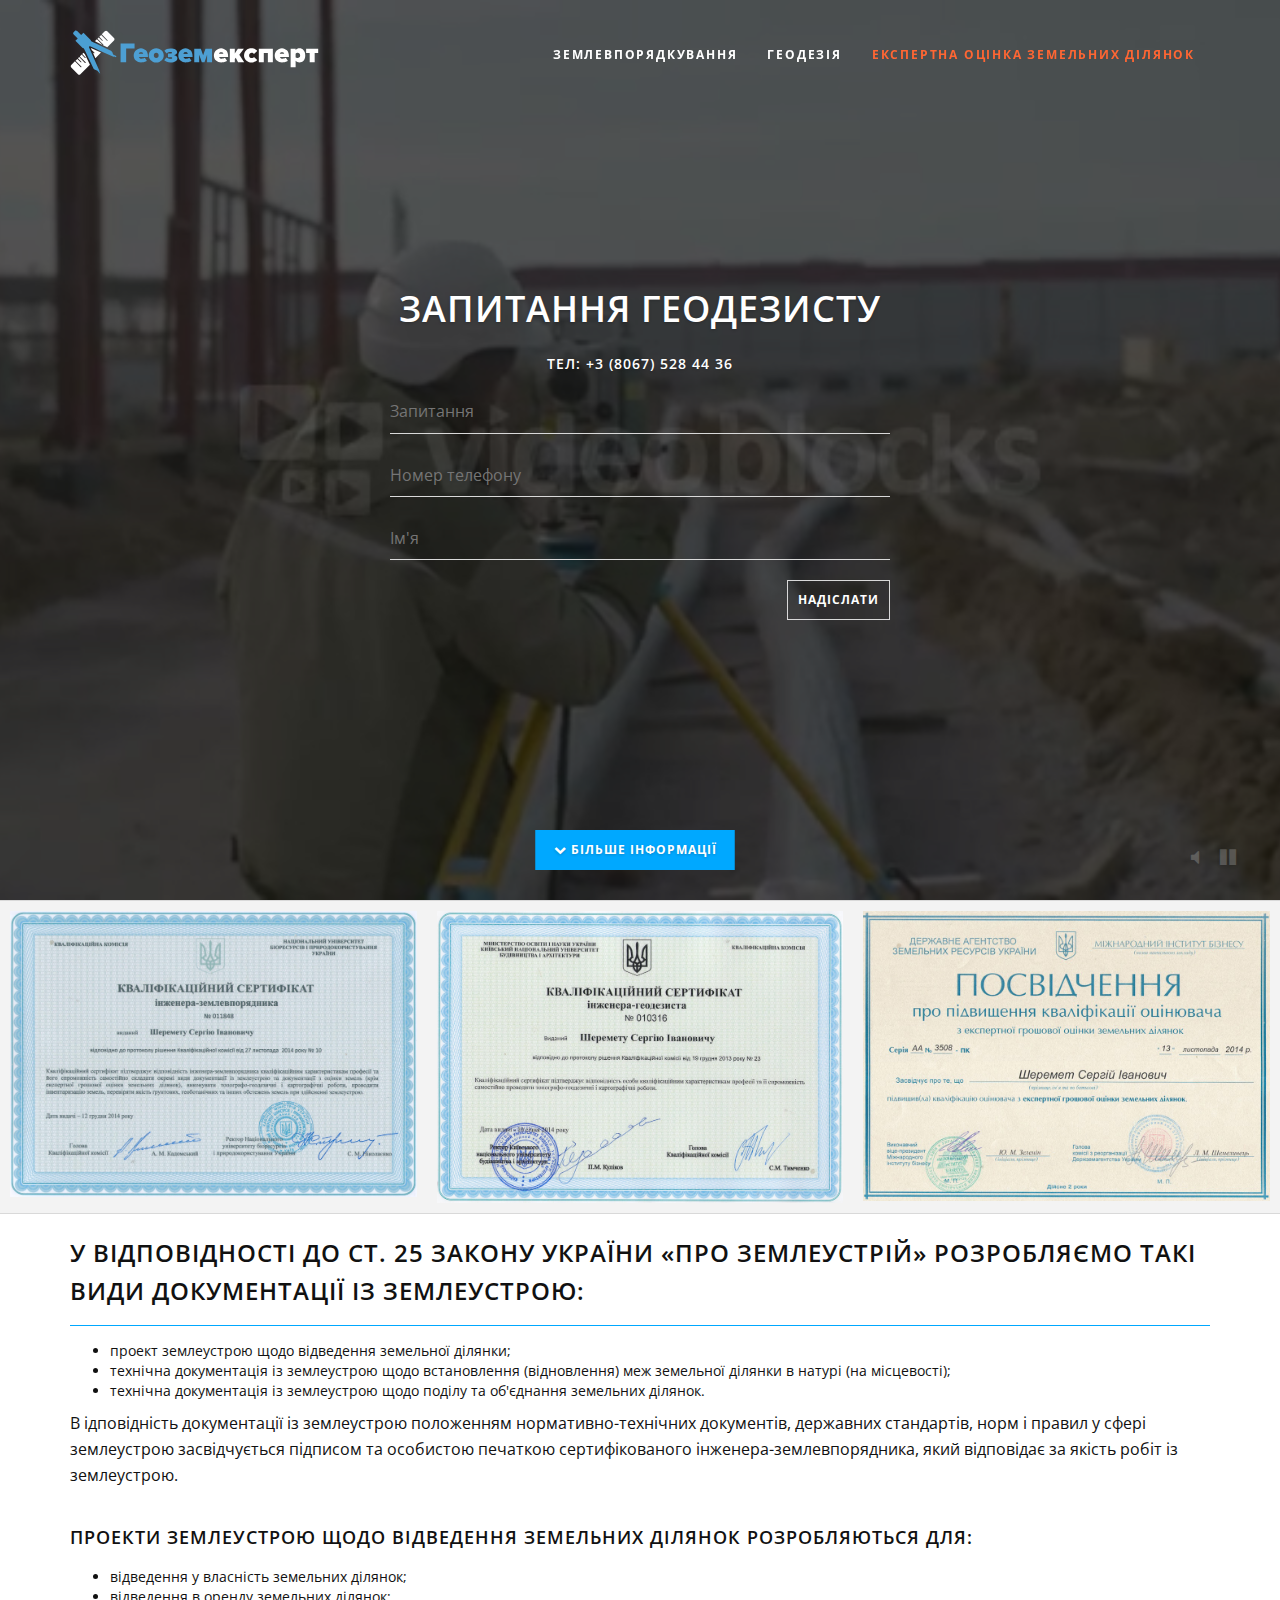
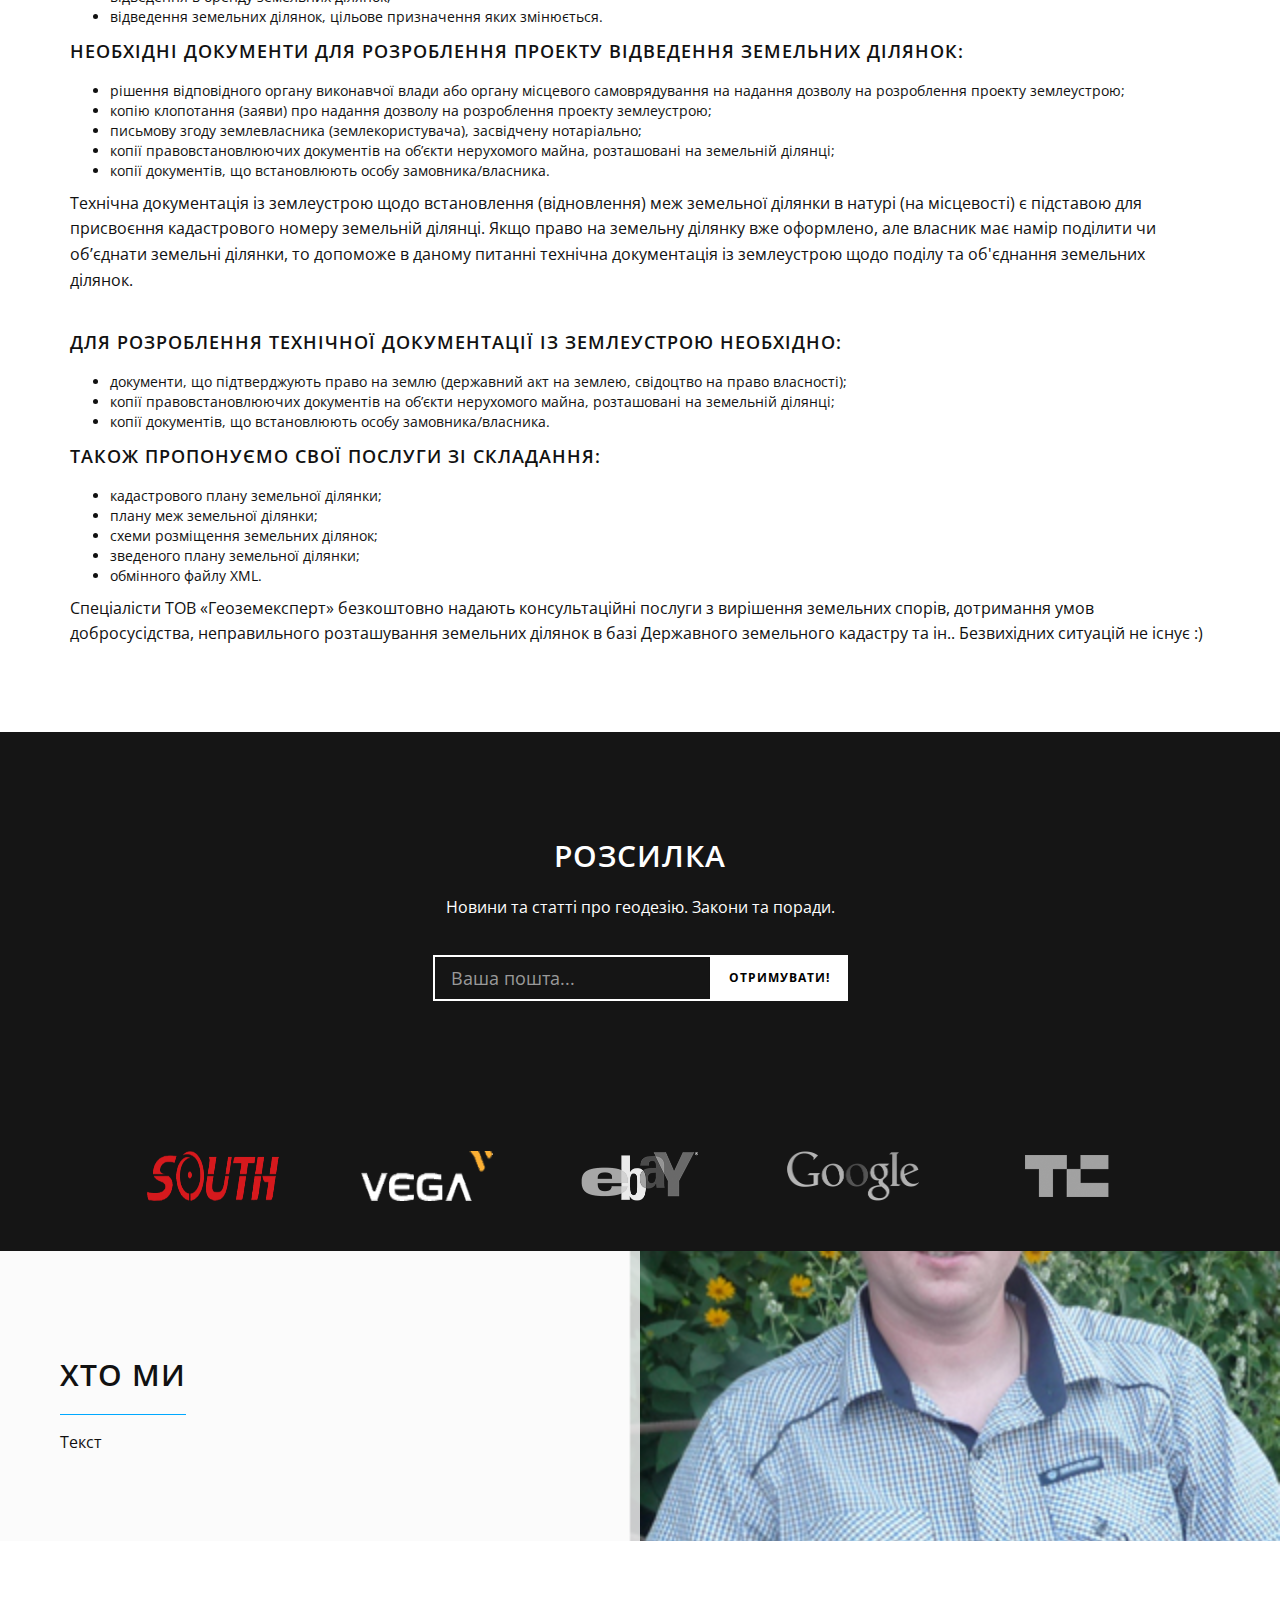
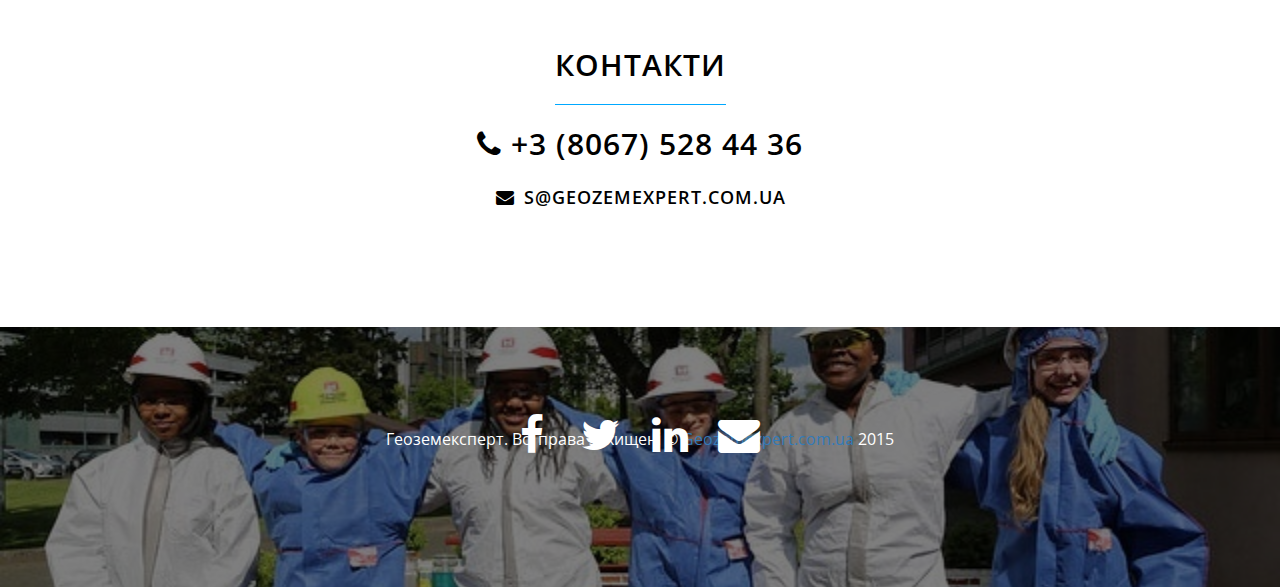
==== commit 78f78661: "added images for video" ====
--- a/index.html
+++ b/index.html
@@ -242,19 +242,19 @@
     <div class="container-fluid">
         <div class="row sponsor text-center">
             <div class="col-md-2 gray col-md-offset-1">
-                <a href="/"><img src="assets/images/logo4.png" alt=""></a>
+                <a href="#"><img src="assets/logos/south.png" alt=""></a>
             </div>
             <div class="col-md-2 gray">
-                <a href="/"><img src="assets/images/logo2.png" alt=""></a>
+                <a href="#"><img src="assets/logos/vega.png" alt=""></a>
             </div>
             <div class="col-md-2 gray">
-                <a href="/"><img src="assets/images/logo3.png" alt=""></a>
+                <a href="#"><img src="assets/images/logo3.png" alt=""></a>
             </div>
             <div class="col-md-2 gray">
-                <a href="/"><img src="assets/images/logo1.png" alt=""></a>
+                <a href="#"><img src="assets/images/logo1.png" alt=""></a>
             </div>
             <div class="col-md-2 gray">
-                <a href="/"><img src="assets/images/logo5.png" alt=""></a>
+                <a href="#"><img src="assets/images/logo5.png" alt=""></a>
             </div>
 
         </div>
@@ -354,7 +354,7 @@
             <div class="col-md-12 text-center">
                 <h2 class="headerline">Контакти</h2>
                 <h2><i class="fa fa-phone"></i> +3 (8067) 528 44 36</h2>
-                <h4><i class="fa fa-envelope fa-fw"></i> s@geozemexpert.com.ua
+                <h4><i class="fa fa-envelope fa-fw"></i> s@geozemexpert.com.ua</h4>
             </div>
         </div>
     </div>
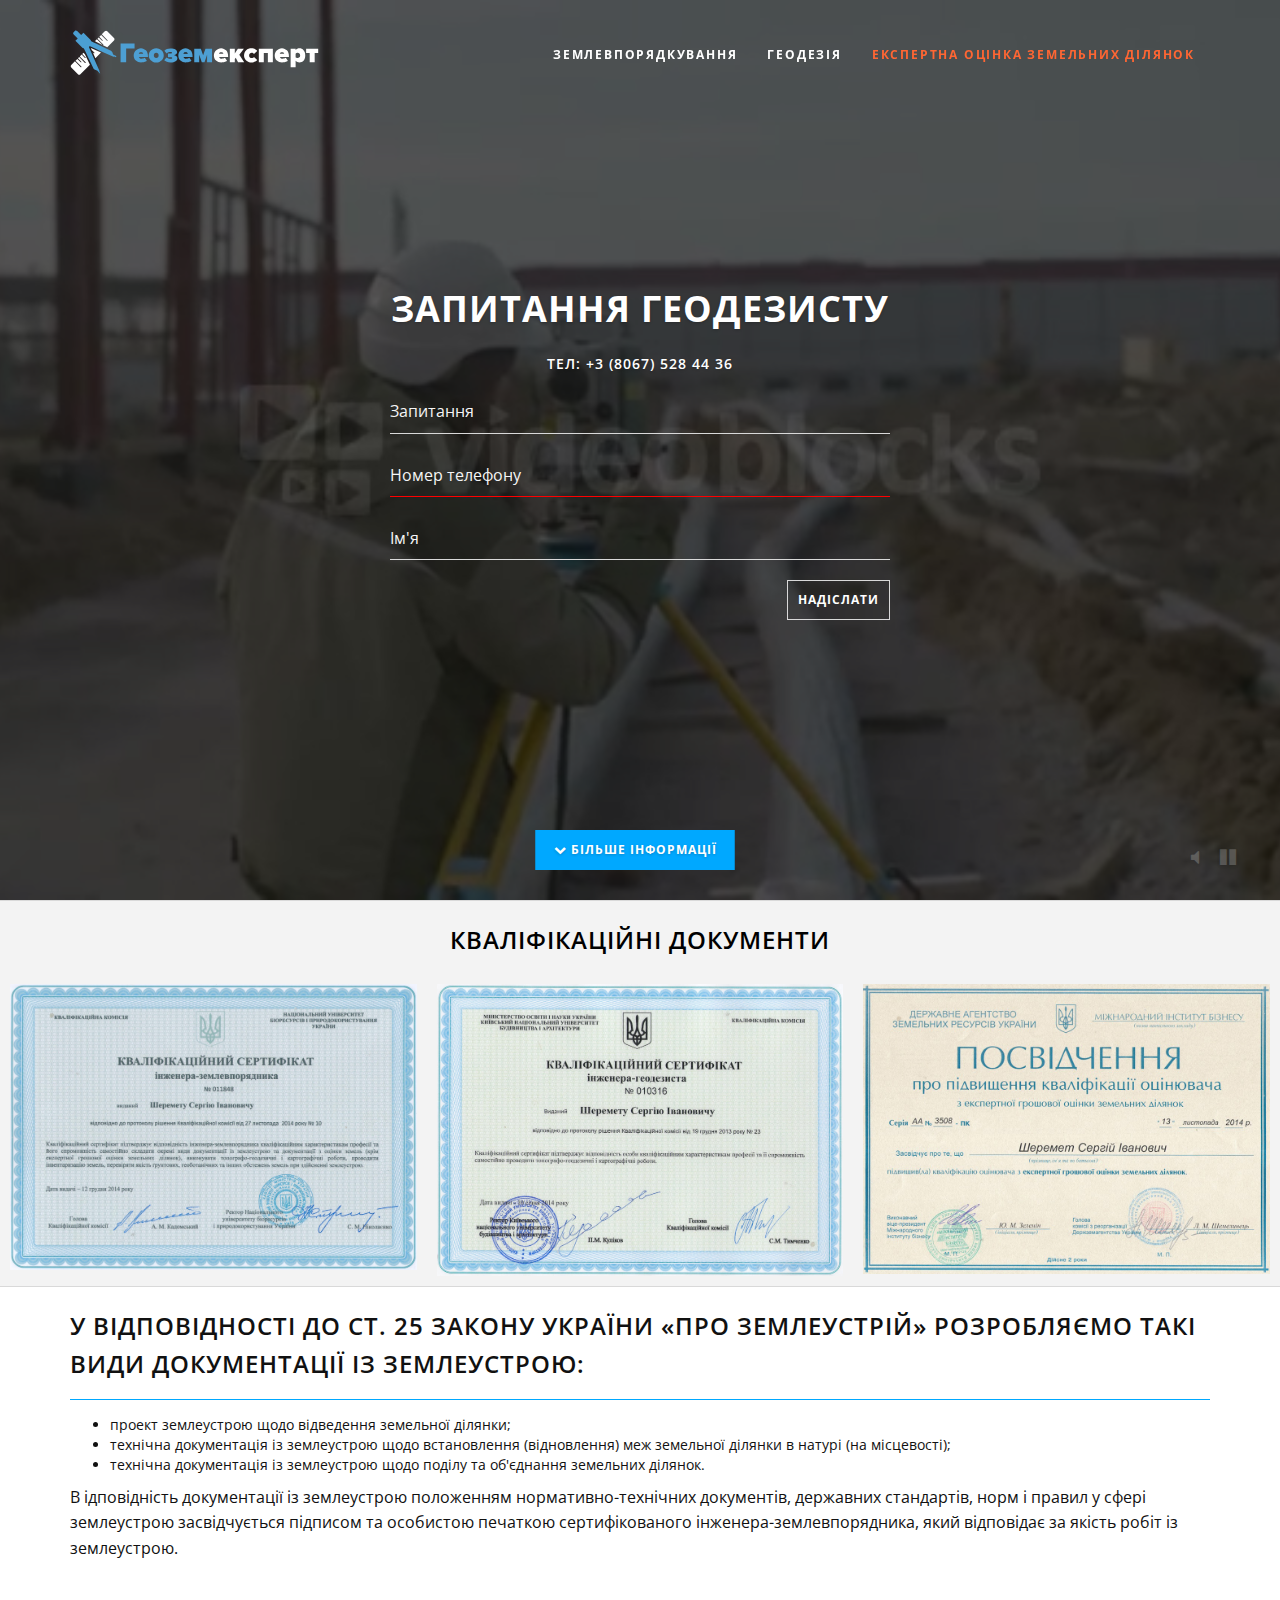
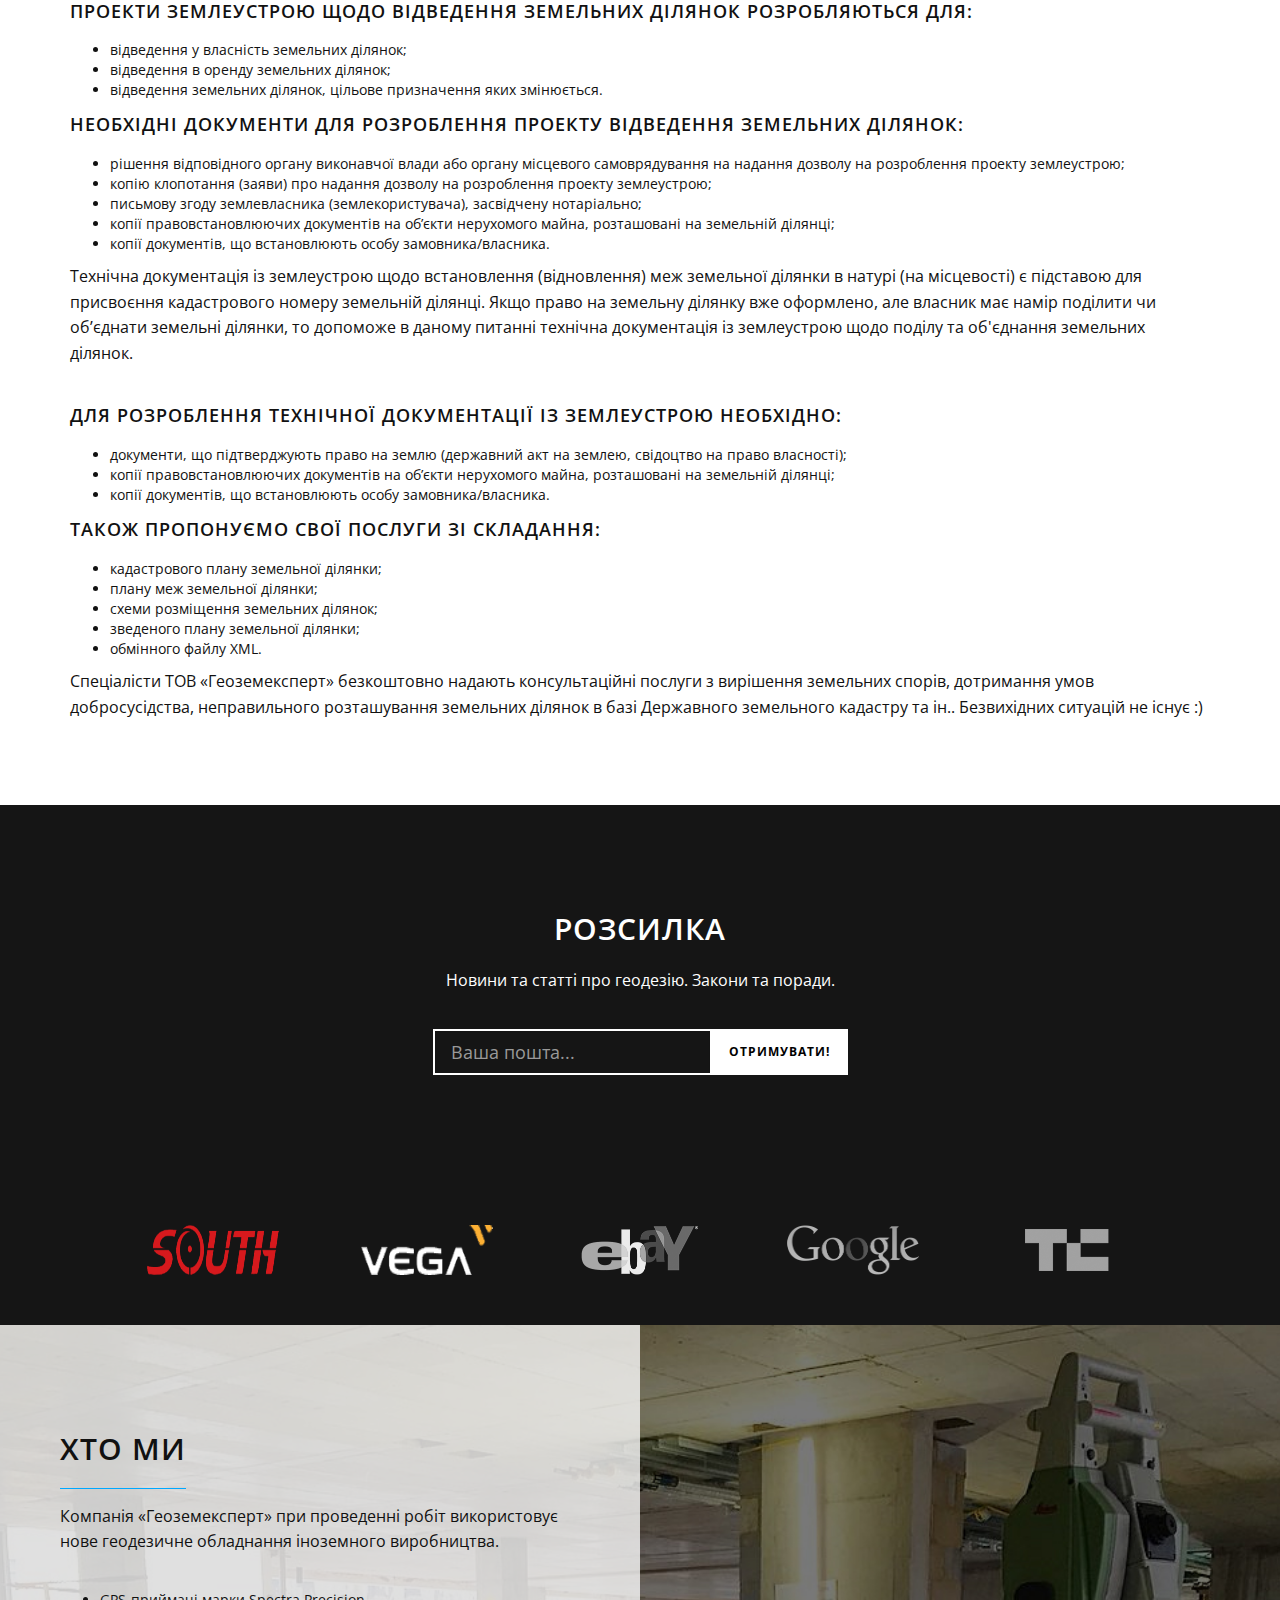
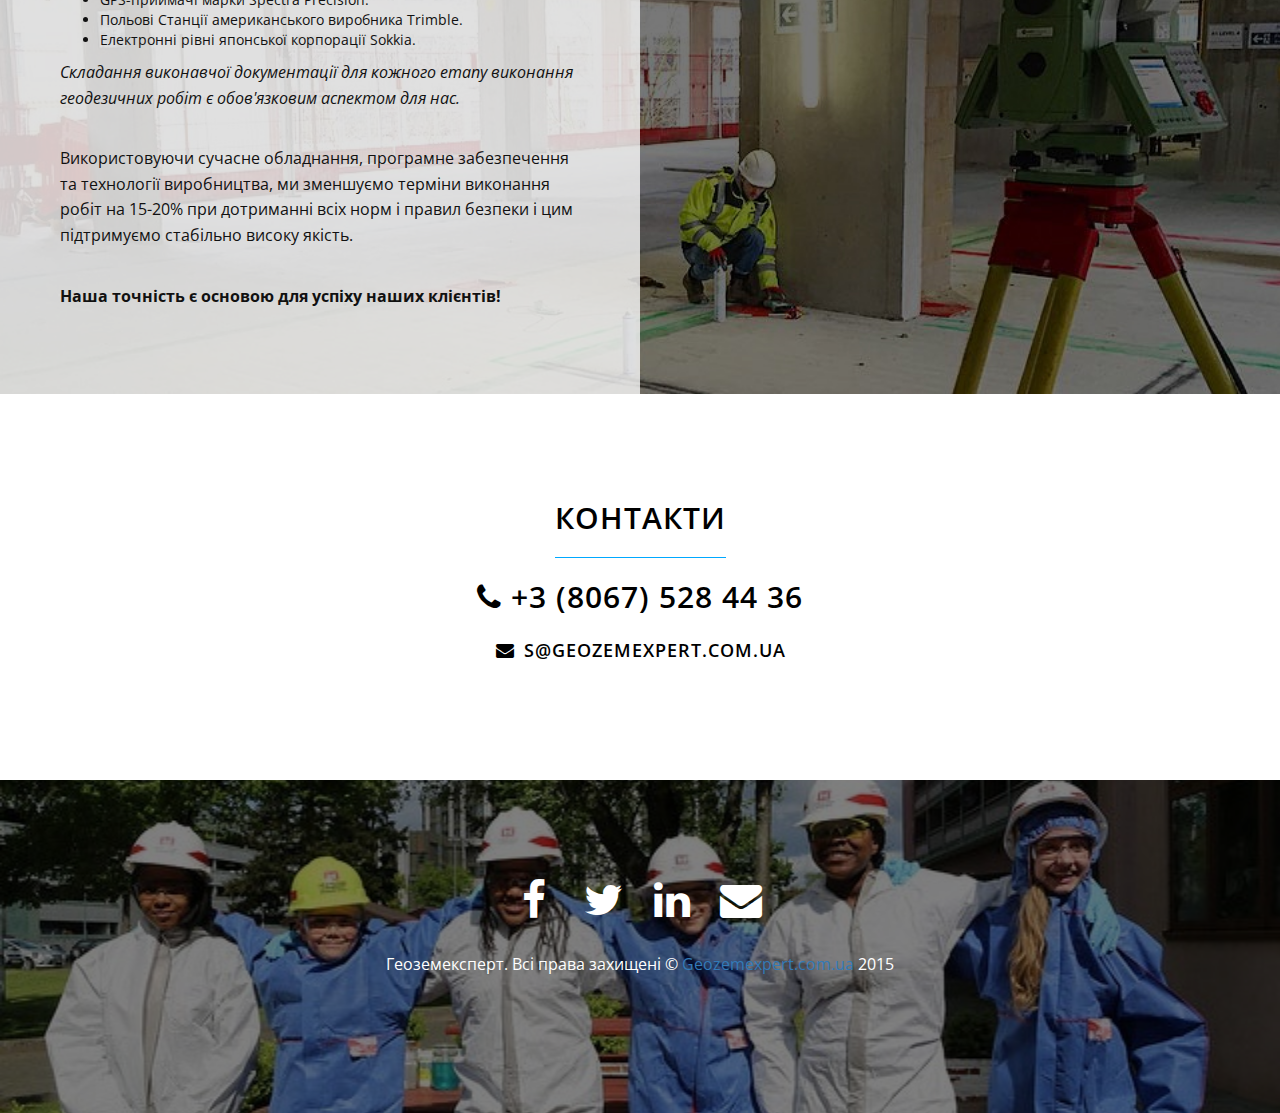
==== commit 3dc753a8: "footer fixes" ====
--- a/index.html
+++ b/index.html
@@ -15,18 +15,12 @@
     <link href="assets/styles/bootstrap.min.css" rel="stylesheet">
 
     <!-- Custom CSS -->
-    <link href="assets/styles/lovehub.css" rel="stylesheet">
+    <link href="assets/styles/main.css" rel="stylesheet">
 
     <!-- Custom Fonts -->
     <link href="assets/styles/font-awesome.min.css" rel="stylesheet" type="text/css">
     <link href='http://fonts.googleapis.com/css?family=Open+Sans:400,300,600,700,800' rel='stylesheet' type='text/css'>
 
-    <!-- HTML5 Shim and Respond.js IE8 support of HTML5 elements and media queries -->
-    <!-- WARNING: Respond.js doesn't work if you view the page via file:// -->
-    <!--[if lt IE 9]>
-    <script src="https://oss.maxcdn.com/libs/html5shiv/3.7.0/html5shiv.js"></script>
-    <script src="https://oss.maxcdn.com/libs/respond.js/1.4.2/respond.min.js"></script>
-    <![endif]-->
 </head>
 
 <body id="page-top" data-spy="scroll" data-target=".navbar-fixed-top">
@@ -50,7 +44,7 @@
                     <a href="#page-top"></a>
                 </li>
                 <li>
-                    <a class="page-scroll" href="#action">Землевпорядкування</a>
+                    <a class="page-scroll" href="#">Землевпорядкування</a>
                 </li>
                 <li>
                     <a class="page-scroll" href="#about">Геодезiя</a>
@@ -67,7 +61,7 @@
 <header class="intro">
 
     <!-- Video from YouTube. https://youtu.be/1kCBPTTrJYU https://youtu.be/MH6UJz0du2M -->
-    <a id="bgndVideo" class="player" data-property="{videoURL:'https://youtu.be/1kCBPTTrJYU', containment:'.intro', autoPlay:true, loop:true, mute:true, startAt:0, stopAt: 28, quality:'auto', opacity:1, showControls: false, showYTLogo:false, vol:25}"></a>
+    <a id="bgndVideo" class="player" data-property="{videoURL:'https://youtu.be/MH6UJz0du2M', containment:'.intro', autoPlay:true, loop:true, mute:true, startAt:0, stopAt: 28, quality:'auto', opacity:1, showControls: false, showYTLogo:false, vol:25}"></a>
 
     <div class="intro-body">
         <div class="container">
@@ -75,11 +69,11 @@
                 <div class="contact-form center-block">
                     <h1>Запитання геодезисту</h1>
                     <h5>Тел: +3 (8067) 528 44 36</h5>
-                     <form>
-                        <textarea placeholder="Запитання"></textarea>
-                        <input placeholder="Номер телефону">
-                        <input placeholder="Iм'я">
-                        <button type="submit" class="btn">Надiслати</button>
+                     <form id="contact-form" name="contact-form">
+                        <textarea class="required" placeholder="Запитання"></textarea>
+                         <input type="text" placeholder="Номер телефону" value="" size="14" class="invalid">
+                        <input type="text" placeholder="Iм'я">
+                        <input type="submit" class="btn pull-right" value="Надiслати">
                     </form>
                 </div>
 
@@ -102,6 +96,7 @@
 </header>
 <div id="documents" class="project wow fadeIn">
     <div class="container-fluid text-center">
+        <h3>Квалiфiкацiйнi документи</h3>
         <div class="row">
             <div class="col-sm-4 project-item no-pad">
                 <a data-target="#projectModal1" class="project-link" data-toggle="modal">
@@ -266,7 +261,15 @@
     <div class="row">
         <div class="col-sm-6 split-padding3">
             <h2 class="headerline">Хто ми</h2>
-            <p>Текст</p>
+            <p>Компанія «Геоземексперт» при проведенні робіт використовує нове геодезичне обладнання іноземного виробництва.</p>
+                <ul>
+                    <li>GPS-приймачі марки Spectra Precision.</li>
+                    <li>Польові Станції американського виробника Trimble.</li>
+                    <li>Електронні рівні японської корпорації Sokkia.</li>
+                </ul>
+            <p><em>Складання виконавчої документації для кожного етапу виконання геодезичних робіт є обов'язковим аспектом для нас.</em></p>
+            <p>Використовуючи сучасне обладнання, програмне забезпечення та технології виробництва, ми зменшуємо терміни виконання робіт на 15-20% при дотриманні всіх норм і правил безпеки і цим підтримуємо стабільно високу якість.</p>
+            <p><strong>Наша точність є основою для успіху наших клієнтів!</strong></p>
         </div>
     </div>
 </section>
@@ -381,17 +384,18 @@
 
 <!-- Plugin JavaScript -->
 <script src="assets/scripts/jquery.easing.min.js"></script>
-<script src="assets/scripts/jquery.countdown.min.js"></script>
 <script src="assets/scripts/smoothscroll.js"></script>
-<script src="assets/scripts/form.js"></script>
-<script src="assets/scripts/jquery.placeholder.min.js"></script>
+<script src="assets/scripts/jquery.valid.min.js"></script>
+<script src="assets/scripts/autosize.min.js"></script>
 
 <!-- Plugins for video background -->
 <script src="assets/scripts/device.min.js"></script>
 <script src="assets/scripts/jquery.mb.YTPlayer.js"></script>
 
 <!-- Custom Theme JavaScript -->
-<script src="assets/scripts/lovehub.js"></script>
-
+<script src="assets/scripts/custom.js"></script>
+<script>
+    autosize(document.querySelectorAll('textarea'));
+</script>
 </body>
 </html>--- a/assets/styles/main.css
+++ b/assets/styles/main.css
@@ -0,0 +1,783 @@
+/*!
+ * LoveHub - Multipurpose Non-Profit Theme
+ * Copyright 1994-2015 ForBetterWeb.com
+ * To use this theme you must have a license purchased at WrapBootstrap (https://wrapbootstrap.com)
+ */
+
+/* Base structure */
+
+html, body {
+    width: 100%;
+    height: 100% !important;
+}
+
+body {
+    font-family: "open sans",Arial,sans-serif;
+    color: #000;
+    background-color: #fff;
+}
+
+h1, h2, h3, h4, h5, h6 {
+    margin: 0 0 15px;
+    text-transform: uppercase;
+    letter-spacing: 1px;
+    font-weight: 600;
+    line-height: 1.6;
+}
+
+p {
+    margin: 0 0 25px;
+    font-size: 15px;
+    line-height: 1.5;
+}
+
+@media(min-width:768px) {
+    p {
+        margin: 0 0 35px;
+        font-size: 16px;
+        line-height: 1.6;
+    }
+}
+
+a {
+    -webkit-transition: all .3s ease-in-out;
+    -moz-transition: all .3s ease-in-out;
+    transition: all .3s ease-in-out;
+}
+
+a:hover,
+a:focus {
+    text-decoration: none;
+}
+
+.no-pad {
+    padding: 0;
+}
+
+.headerline {
+    border-bottom: 1px solid #00a8ff;
+    padding-bottom: 15px;
+    display: inline-block;
+}
+
+.overlay {
+    background: rgba(0, 0, 0, 0.5);
+    width: 100%;
+    height: 100%;
+    position: absolute;
+    z-index: -1;
+    top: 0;
+    left: 0;
+}
+
+section {
+    position: relative;
+    z-index: 999;
+    padding: 100px 0;
+}
+
+@media(max-width:768px) {
+    section {
+        padding: 70px 0;
+    }
+}
+
+.list-inline>li {
+    padding-bottom: 10px;
+}
+.label {
+    border-radius: 0;
+}
+.label-danger {
+    background-color: #c00;
+}
+
+.label, input, .btn, textarea {
+    border-radius: 0!important;
+}
+
+.btn {
+    border-radius: 0;
+    font-size: 12px!important;
+    font-weight: 700;
+    letter-spacing: 1px;
+    text-transform: uppercase;
+    -webkit-transition: all .3s ease-in-out;
+    -moz-transition: all .3s ease-in-out;
+    transition: all .3s ease-in-out;
+}
+.btn-default {
+    border: 2px solid #fff;
+    outline: 0;
+    color: #fff;
+    background-color: transparent;
+}
+.btn-default:hover,
+.btn-default:focus {
+    border: 2px solid #eee;
+    outline: 0;
+    color: #000;
+    background-color: #eee;
+}
+.btn-primary {
+    border: 2px solid #00a8ff;
+    outline: 0;
+    color: #fff;
+    background-color: #00a8ff;
+}
+.btn-primary:hover,
+.btn-primary:focus {
+    border: 2px solid #1F82B5;
+    outline: 0;
+    color: #fff;
+    background-color: #1F82B5;
+}
+
+.btn-white {
+    border: 2px solid #fff;
+    outline: 0;
+    color: #000!important;
+    background-color: #fff;
+}
+
+.split-padding0,
+.split-padding,
+.split-padding2,
+.split-padding3,
+.split-padding4,
+.split-padding5 {
+    padding: 100px 60px 50px;
+}
+
+@media(max-width:768px) {
+    .split-padding0,
+    .split-padding,
+    .split-padding2,
+    .split-padding3,
+    .split-padding4,
+    .split-padding5 {
+        padding: 50px 20px 50px;
+    }
+}
+
+.split-padding-demo {
+    padding: 50px;
+}
+
+.split-padding0,
+.split-padding,
+.split-padding2 {
+    color: #fff;
+}
+.split-padding3,
+.split-padding4 {
+    color: #111;
+}
+.split-padding0 {
+    background-color: #151515;
+}
+.split-padding {
+    background-color: #111;
+}
+.split-padding2 {
+    background-color: #000;
+}
+
+.split-padding3 {
+    background-color: rgba(250, 250, 250, 0.8);
+}
+.split-padding4 {
+    background-color: rgba(0, 0, 0, 0.05);
+}
+
+a .fa-circle {
+    color: #777;
+    -webkit-transition: all .3s ease-in-out;
+    -moz-transition: all .3s ease-in-out;
+    transition: all .3s ease-in-out;
+}
+a:hover .fa-circle {
+    color: #555;
+}
+
+/* NavBar */
+
+.navbar-custom {
+    margin-bottom: 0;
+    border-bottom: 1px solid #333;
+    text-transform: uppercase;
+    color: rgba(255,255,255,.8);
+    background-color: #000;
+}
+.navbar-custom .navbar-brand {
+    font-size: 26px;
+    letter-spacing: -1px;
+    text-transform: none;
+    padding: 0 15px;
+}
+.navbar-custom .navbar-brand img {
+    max-width: 250px;
+}
+.navbar-custom.top-nav-collapse .navbar-brand {
+    font-size: 18px;
+}
+.navbar-custom .navbar-brand:focus {
+    outline: 0;
+}
+.navbar-custom .navbar-brand .navbar-toggle {
+    padding: 4px 6px;
+    font-size: 16px;
+    color: #fff;
+}
+.navbar-custom .navbar-brand .navbar-toggle:focus,
+.navbar-custom .navbar-brand .navbar-toggle:active {
+    outline: 0;
+}
+.navbar-custom a {
+    color: #fff;
+    font-size: 12px;
+    font-weight: 700;
+    letter-spacing: 0.15em;
+    text-transform: uppercase;
+}
+.navbar-custom .nav li a {
+    -webkit-transition: background .4s ease-in-out;
+    -moz-transition: background .4s ease-in-out;
+    transition: background .4s ease-in-out;
+}
+.navbar-custom .nav li a:hover {
+    outline: 0;
+    color: rgba(255,255,255,.8);
+    background-color: transparent;
+}
+.navbar-custom .nav li a:focus,
+.navbar-custom .nav li a:active {
+    outline: 0;
+    background-color: transparent;
+}
+.navbar-custom .nav li.active {
+    outline: 0;
+}
+.navbar-custom .nav li.active a {
+    color: #00a8ff;
+}
+.navbar-custom .nav li.active a:hover {
+    color: #fff;
+}
+@media(min-width:768px) {
+    .navbar-custom {
+        padding: 30px;
+        border-bottom: 0;
+        letter-spacing: 1px;
+        background: 0 0;
+        -webkit-transition: background .5s ease-in-out,padding .5s ease-in-out;
+        -moz-transition: background .5s ease-in-out,padding .5s ease-in-out;
+        transition: background .5s ease-in-out,padding .5s ease-in-out;
+    }
+    .navbar-custom.top-nav-collapse {
+        padding: 10px 30px;
+        background-color: #000;
+    }
+}
+.top-nav-collapse .container {
+    width: auto;
+}
+.navbar-toggle {
+    padding: 3px 5px 0;
+    margin-bottom: 0;
+}
+
+.intro .list-inline.lead {
+    position: absolute;
+    bottom: 0;
+    left:50%;
+    transform: translate(-50%, 0);
+}
+
+.navbar-custom a.red-light {
+    color: #FF6633;
+}
+.navbar-custom .nav li a.red-light:hover {
+    color: #FF9966;
+}
+#documents h3 {
+    padding: 20px 0 0;
+}
+
+/* Intro */
+::-webkit-input-placeholder {color:#f5f5f5;}
+::-moz-placeholder          {color:#f5f5f5;}
+:-moz-placeholder           {color:#f5f5f5;}
+:-ms-input-placeholder      {color:#f5f5f5;}
+
+
+.contact-form {
+    width: 100%;
+    max-width: 500px;
+    margin: 0 auto;
+}
+.contact-form h1 {
+    font-weight: bold;
+}
+.contact-form h1,
+.contact-form h5 {
+    text-align: center;
+}
+.contact-form input[type="submit"] {
+    background: transparent;
+    border: 1px solid #d9d9d9;
+    float: right;
+    margin: 20px 0 0 0;
+    padding: 10px;
+}
+.contact-form input[type="submit"]:focus,
+.contact-form input[type="submit"]:hover {
+    color: #d9d9d9;
+}
+.contact-form input[type="submit"]:disabled {
+    background: #999;
+}
+.contact-form textarea {
+    padding-bottom: 0;
+    max-height: 130px;
+    position: relative;
+}
+.contact-form textarea:after {
+    content: "red";
+    font-size: 14px;
+    position: absolute;
+    top: 0;
+    right: 0;
+    z-index: 99;
+}
+.contact-form textarea,
+.contact-form input[type="text"] {
+    font-size: 16px;
+    line-height: 22px;
+    padding: 10px 0;
+    display: block;
+    width: 100%;
+    background: transparent;
+    border: 0;
+    border-bottom: 1px solid #d9d9d9;
+    outline: none;
+}
+.contact-form textarea:focus,
+.contact-form input:focus {
+    border-color: #00a8ff;
+}
+input[type='text'].invalid, input[type='password'].invalid, input[type='number'].invalid, input[type='email'].invalid, input[type='url'].invalid, textarea.invalid, select.invalid {
+    border-color: red;
+}
+.contact-form textarea {
+    resize: none;
+    height: 44px;
+}
+.contact-form input {
+    margin: 20px 0 0;
+}
+
+.intro {
+    display: table;
+    width: 100%;
+    color: #fff;
+    text-shadow: 0 1px 3px rgba(0,0,0,.2);
+    height: 100%;
+    background: #000 url(../images/prev.png)  no-repeat center center scroll;
+    -webkit-background-size: cover;
+    -moz-background-size: cover;
+    background-size: cover;
+}
+.intro2 {
+    background: #000 url(../images/6.jpg)  no-repeat center center scroll;
+    -webkit-background-size: cover;
+    -moz-background-size: cover;
+    background-size: cover;
+}
+.intro2 #clock {
+    padding:0 0 60px;
+}
+.intro2 #clock span {
+    border-bottom: 1px solid #fff!important;
+}
+.intro .intro-body {
+    display: table-cell;
+    vertical-align: middle;
+    background: rgba(0, 0, 0, 0.5);
+    padding: 100px 0;
+    width: 100%;
+    height: 100%;
+    position: relative;
+    top: 0;
+    left: 0;
+}
+.intro .intro-body .brand-heading {
+    font-size: 40px;
+    font-weight: 800;
+    letter-spacing: 2px;
+    margin: 0 0 5px;
+}
+.intro-body h2 {
+    font-size: 32px!important;
+    font-weight: 800;
+}
+
+.color {
+    color: #00a8ff;
+}
+.intro .intro-body .intro-text {
+    font-size: 14px;
+    font-weight: 800;
+    text-transform: uppercase;
+}
+@media(min-width:768px) {
+    .intro {
+        padding: 0;
+    }
+    .intro .intro-body .brand-heading {
+        font-size: 50px;
+    }
+    .intro-body h2 {
+        font-size: 40px!important;
+        font-weight: 800;
+    }
+}
+
+@media (min-width: 992px) {
+    .intro .list-inline {
+        text-align: right;
+    }
+}
+
+@media(max-width:768px) {
+    .intro2 #clock {
+        padding:0;
+    }
+    .intro .intro-body {
+        padding: 30px 0;
+    }
+}
+
+/* VIDEO BACKGROUND */
+.video-controls {
+    position: absolute;
+    bottom: 30px;
+    right: 40px;
+    z-index: 1;
+    opacity: .2;
+    display: none;
+}
+.video-controls-visible {
+    display: inline;
+}
+.video-controls .fa {
+    color: #fff;
+    padding: 5px;
+    width: 25px;
+}
+
+/* Action */
+
+#action {
+    background-color: #000;
+    color: #fff;
+    padding-top: 0;
+    padding-bottom: 0;
+}
+
+#action2 {
+    background-color: #151515;
+    color: #fff;
+}
+
+/* About */
+
+#about,
+#about2,
+#about3 {
+    padding-top: 0;
+    padding-bottom: 0;
+    color: #333;
+}
+#about {
+    width: 100%;
+    background: url(../images/whowe.jpg)  no-repeat top center scroll;
+    -webkit-background-size: cover;
+    -moz-background-size: cover;
+    background-size: cover;
+}
+
+@media(max-width:768px) {
+    #about,
+    #about2,
+    #about3 {
+        text-align: center;
+    }
+}
+
+/* Countdown */
+
+#clock div {
+    display: inline-block;
+    font-size: 16px;
+    font-weight: 600;
+    margin:0 25px;
+    text-transform: uppercase;
+    letter-spacing: 2px;
+    line-height: 60px;
+}
+#clock span {
+    display: block;
+    font-size: 72px;
+    font-weight: 300;
+    padding: 30px 0;
+    border-bottom: 1px solid #333;
+}
+
+@media (max-width: 768px) {
+    #clock div {
+        font-size: 14px;
+        margin:0 15px;
+    }
+    #clock span {
+        font-size: 42px;
+        padding: 15px 0;
+    }
+}
+
+@media (max-width: 468px) {
+    #clock div {
+        font-size: 11px;
+        margin:0 7px;
+    }
+    #clock span {
+        font-size: 32px;
+        padding: 5px 0;
+    }
+}
+
+/* Progress Bar */
+
+#progress {
+    background-color: #151515;
+    color: #fff;
+}
+.progress {
+    margin-bottom: 40px;
+    background-color: #333;
+}
+
+/* Project */
+
+#project {
+    color: #111;
+    padding: 20px 0 50px;
+}
+.project {
+    background: #f3f3f3;
+    border-top: 1px solid #d9d9d9;
+    border-bottom: 1px solid #d9d9d9;
+}
+.project-item .project-link {
+    display: block;
+    position: relative;
+}
+.project-item img {
+    padding: 10px;
+}
+.project-item .project-link .caption {
+    position: absolute;
+    width: 100%;
+    height: 100%;
+    opacity: 0;
+    background: rgba(255, 255, 255, 0.8);
+    cursor: pointer;
+    -webkit-transition: all 0.6s ease 0s;
+    -moz-transition: all 0.6s ease 0s;
+    transition: all 0.6s ease 0s;
+}
+.project-item .project-link .caption:hover,
+#project img:hover,
+#project img:focus,
+a.project-link:focus,
+a.project-link:hover {
+    opacity:1!important;
+    left: 0;
+}
+.project-item .project-link:hover {
+    -moz-transform: scale(1.04);
+    -webkit-transform: scale(1.04);
+    -ms-transform: scale(1.04);
+    transform: scale(1.04);
+}
+.project-item .project-link .caption .caption-content {
+    position: absolute;
+    bottom: 0;
+    left:0;
+    font-size: 16px;
+    color: #333;
+    text-transform: uppercase;
+    font-weight: 700;
+    padding: 30px;
+    text-align: left;
+}
+.project-item .project-link .caption .caption-content .icon {
+    display: block;
+    font-size: 36px;
+    line-height: 46px;
+    opacity: 0.5;
+}
+.project-item {
+    overflow: hidden;
+}
+.project-modal {
+    padding: 0!important;
+}
+.project-modal .modal-content {
+    padding: 80px 0;
+    min-height: 100%;
+    min-width: 102%;
+    border: 0;
+    border-radius: 0;
+    background-clip: border-box;
+    -webkit-box-shadow: none;
+    box-shadow: none;
+}
+.project-modal .modal-content h2 {
+    margin: 0;
+    font-size: 26px;
+}
+.project-modal .modal-content img,
+.project-modal .embed-responsive {
+    margin-bottom: 30px;
+    width: 100%;
+}
+.project-modal .close-modal{
+    position: absolute;
+    top: 0;
+    left: 50%;
+    cursor: pointer;
+    opacity: 0.4;
+    font-size: 46px;
+    -webkit-transition: all ease .5s;
+    -moz-transition: all ease .5s;
+    transition: all ease .5s;
+}
+.project-modal .backgrid {
+    left: 40px;
+}
+.project-modal button {
+    margin-top: 20px;
+    border: 2px solid #000;
+    color: #000;
+}
+.project-modal .close-modal:hover {
+    opacity: .3;
+}
+.project-modal .modal-backdrop {
+    display: none;
+    opacity: 0;
+}
+.modal-content h2 {
+    font-weight: 300;
+}
+
+@media(max-width:768px) {
+    .project-item .project-link .caption {
+        opacity: 0.7;
+    }
+    .project-item .project-link:hover {
+        -moz-transform: scale(1);
+        -webkit-transform: scale(1);
+        -ms-transform: scale(1);
+        transform: scale(1);
+    }
+    .project-item .project-link .caption .caption-content {
+        left: 50px;
+    }
+}
+
+/* Sponsors */
+
+#sponsor {
+    background: #151515;
+}
+
+.sponsor img {
+    max-width: 132px;
+    height: 50px;
+    margin: 50px auto;
+    display: block;
+}
+
+/* Team */
+
+#team h2 {
+    margin-bottom: 55px;
+}
+.team {
+    background-color: #eee;
+    display: block;
+    padding-bottom: 20px;
+    margin-bottom: 40px;
+}
+.team p {
+    margin: 0;
+}
+
+.team .list-inline {
+    padding-top: 25px;
+}
+
+/* Mission */
+
+#mission {
+    width: 100%;
+    color: #fff;
+    background: #111 url(../images/7.jpg) no-repeat center center scroll;
+    -webkit-background-size: cover;
+    -moz-background-size: cover;
+    background-size: cover;
+}
+
+#mission .fa {
+    display: block;
+    padding: 30px 0;
+}
+
+/* Subscribe form */
+
+.subscribe-form .form-control {
+    background-color: transparent;
+    border: 2px solid #fff;
+    color: #fff;
+    margin-right: 15px;
+}
+
+.help-block li {
+    list-style: none;
+    color: #990000;
+}
+.help-block ul {
+    padding: 0;
+    margin: 0;
+}
+
+/* Contact */
+
+#contact2 {
+    width: 100%;
+    color: #fff;
+    background: url(../images/3.jpg) no-repeat center center scroll;
+    -webkit-background-size: cover;
+    -moz-background-size: cover;
+    background-size: cover;
+
+}
+
+#map {
+    width: 100%;
+    height: 300px;
+    border-top: 1px solid #ddd;
+    border-bottom: 1px solid #ddd;
+}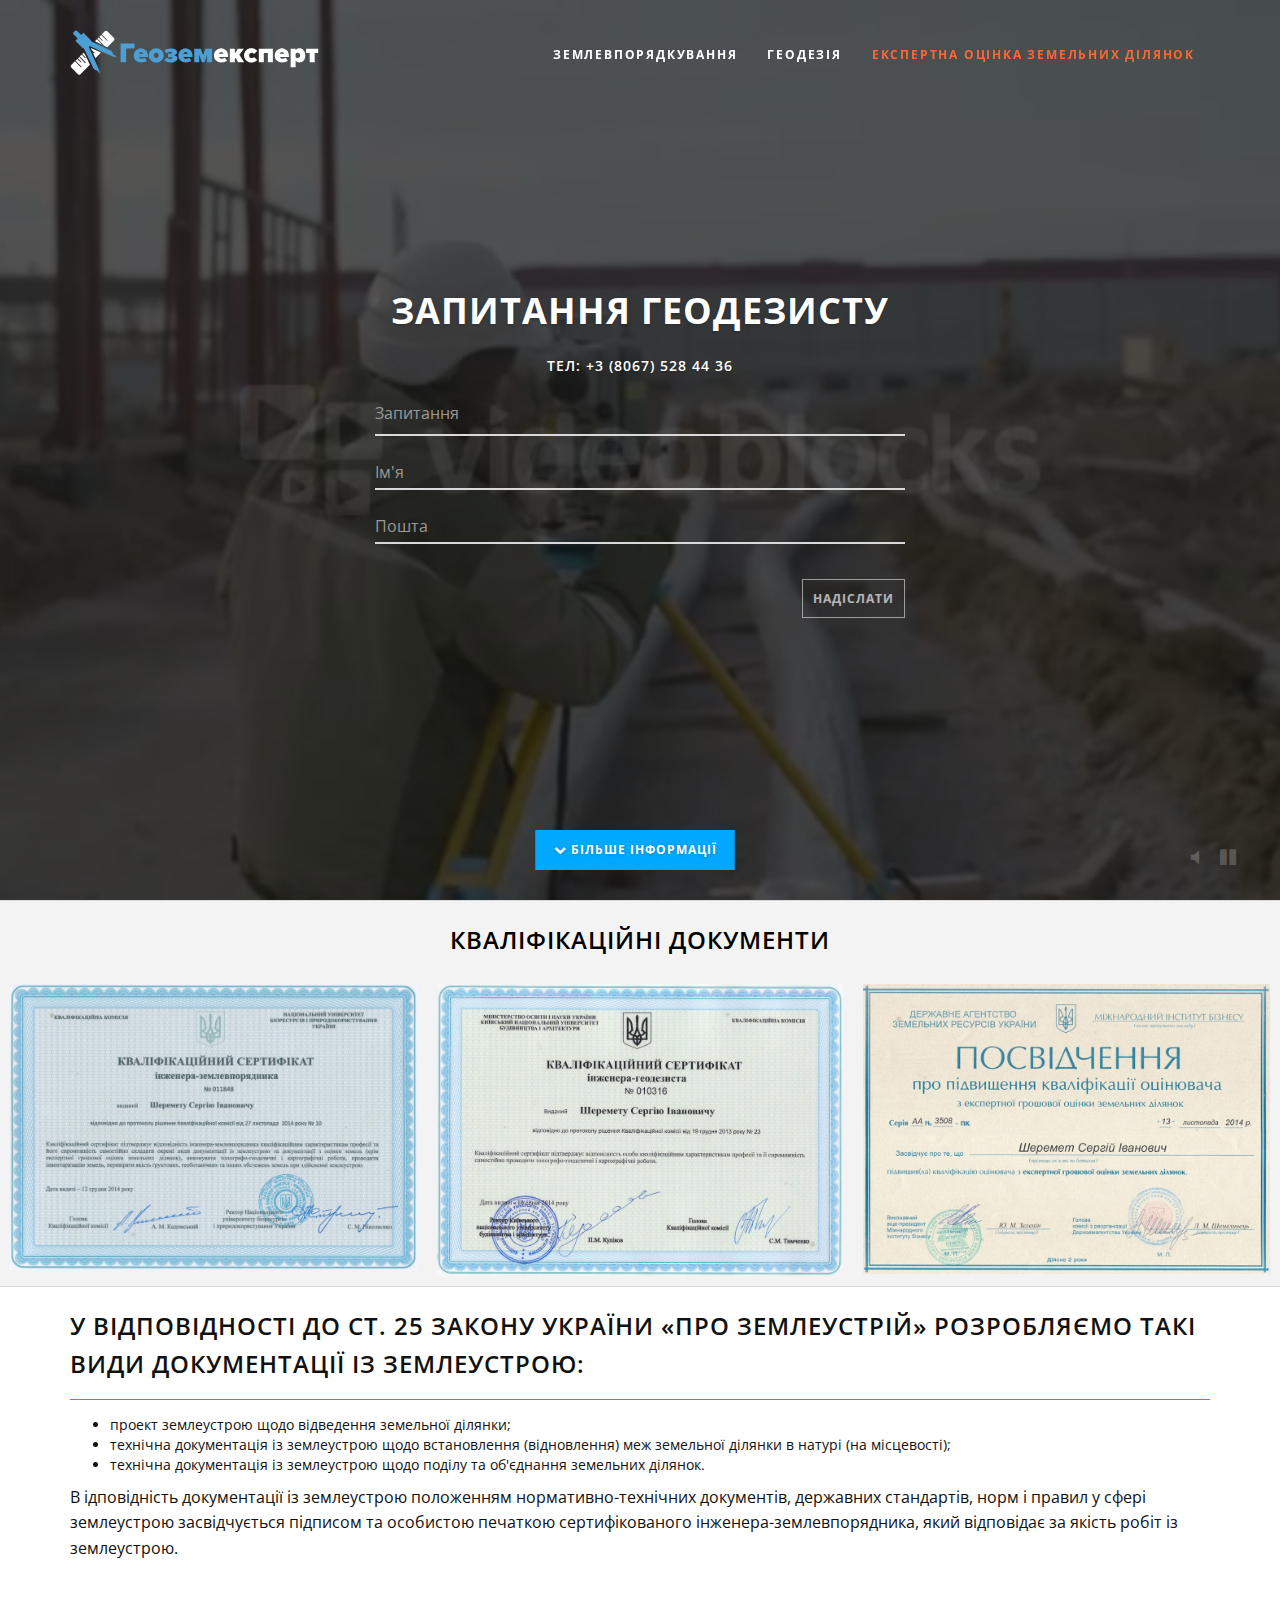
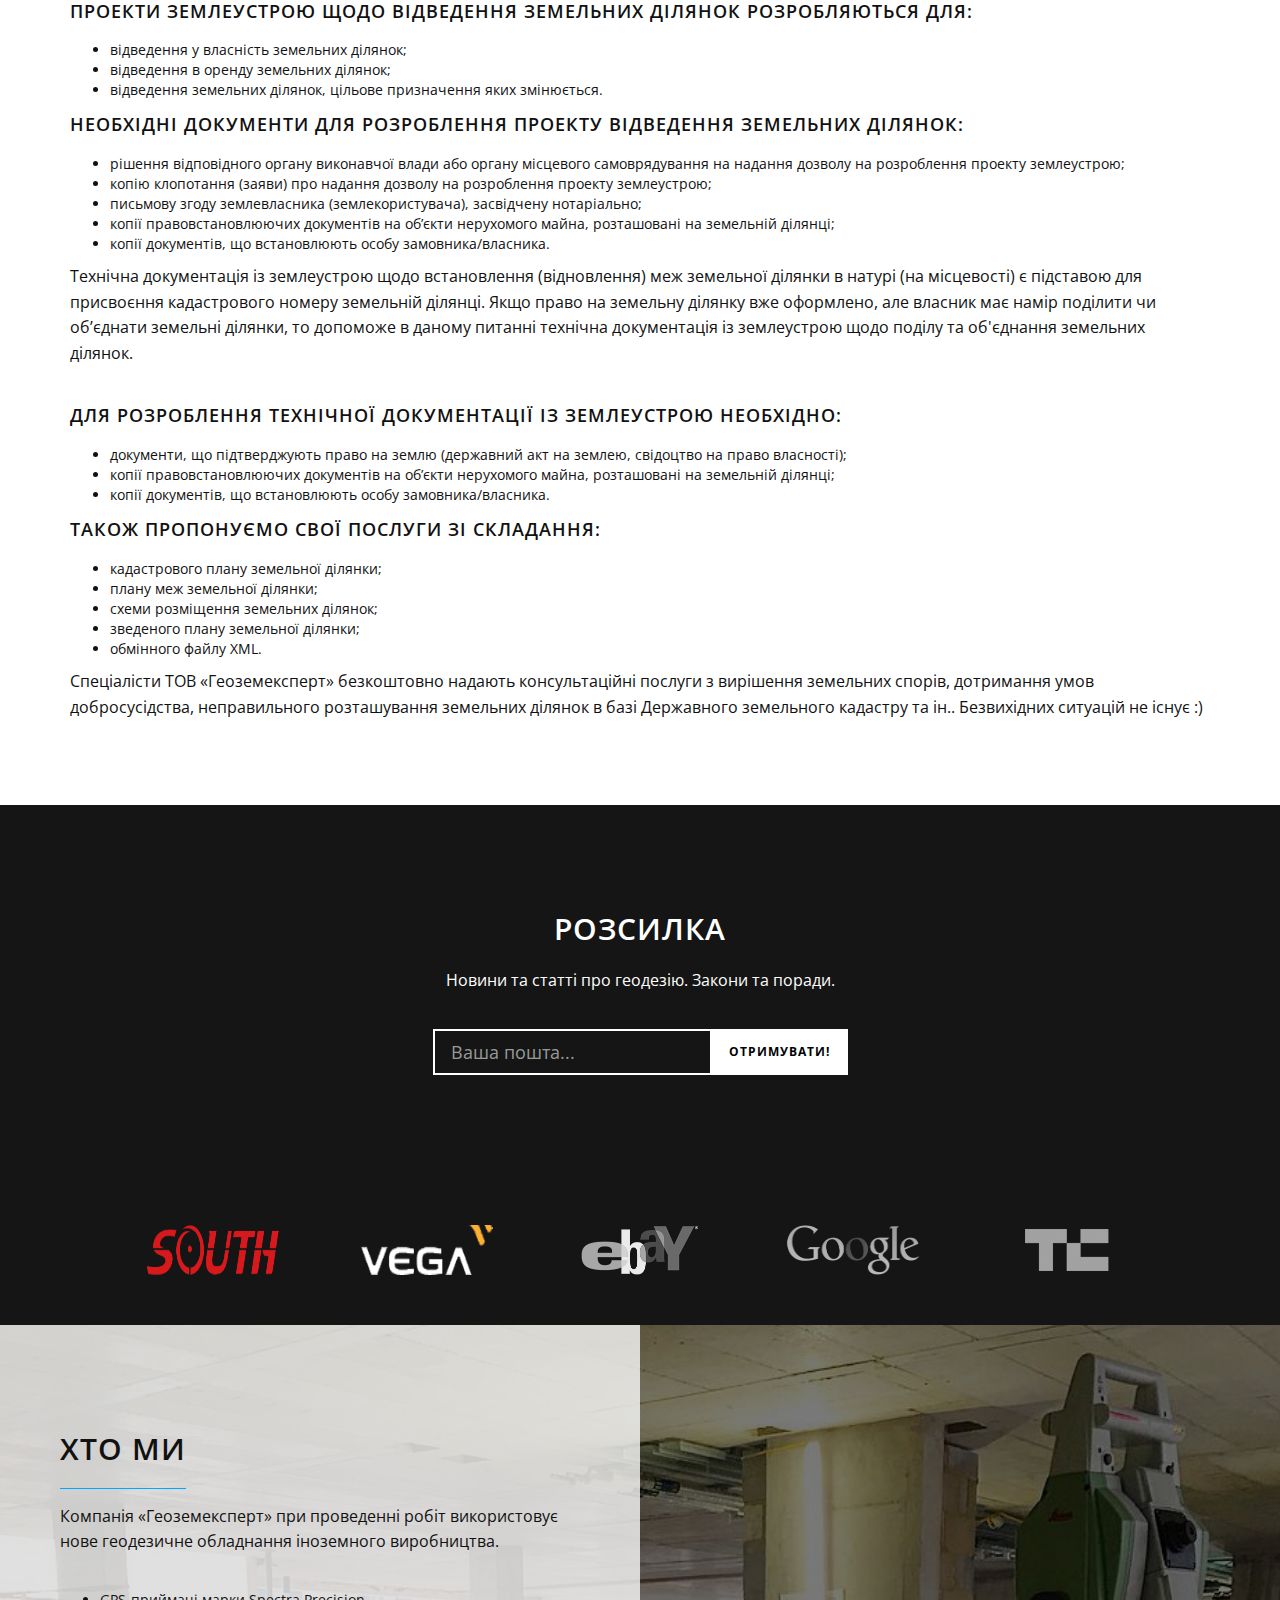
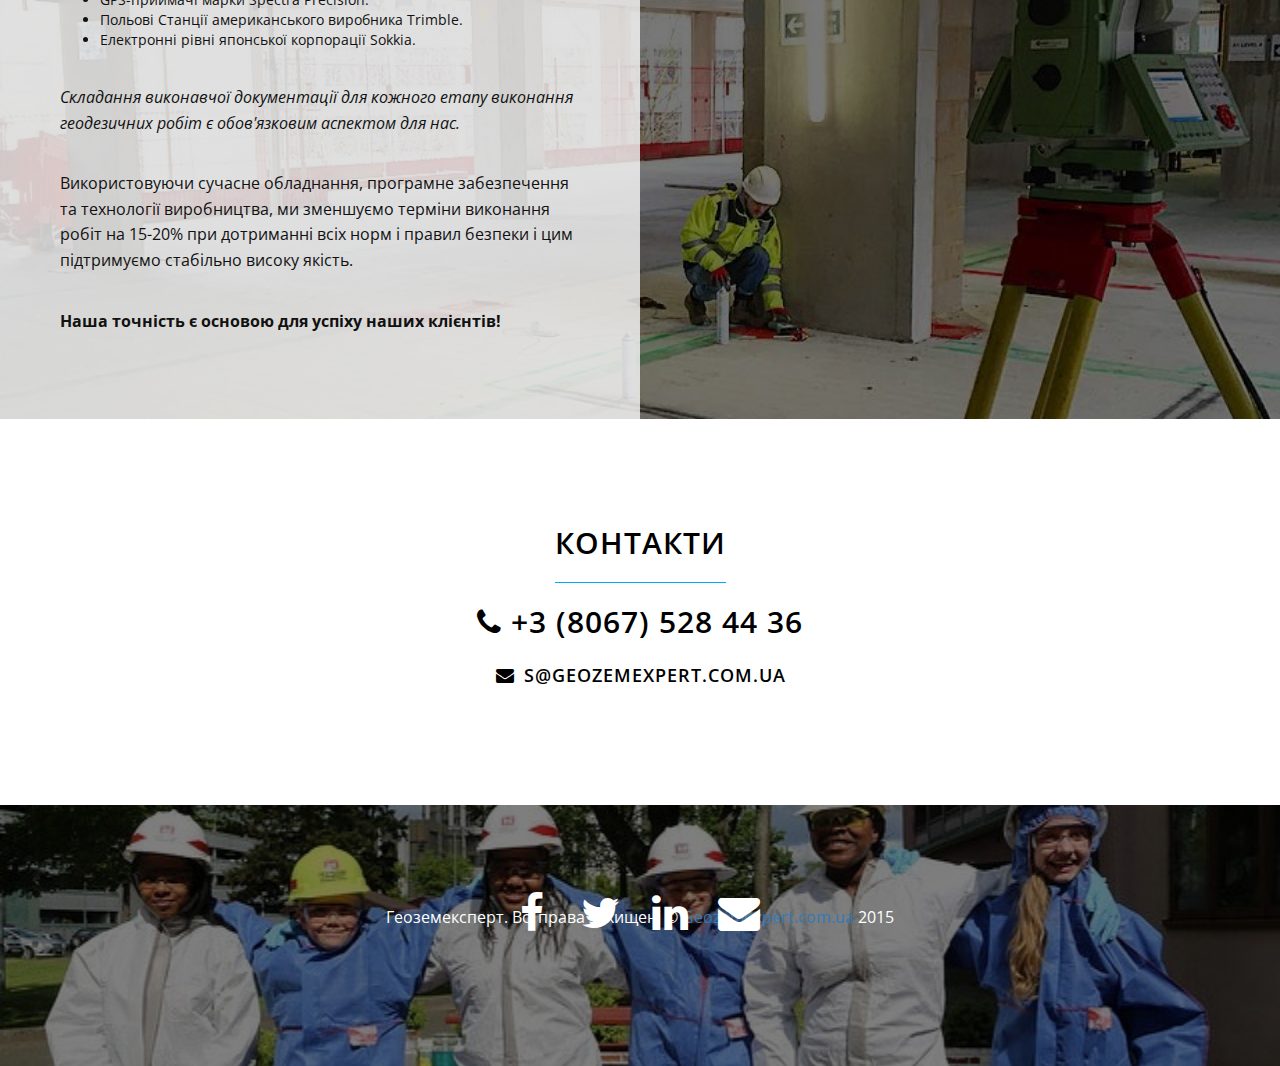
==== commit 2e2568b9: "form functions" ====
--- a/index.html
+++ b/index.html
@@ -16,11 +16,18 @@
 
     <!-- Custom CSS -->
     <link href="assets/styles/main.css" rel="stylesheet">
+    <link href="assets/styles/animate.css" rel="stylesheet">
 
     <!-- Custom Fonts -->
     <link href="assets/styles/font-awesome.min.css" rel="stylesheet" type="text/css">
     <link href='http://fonts.googleapis.com/css?family=Open+Sans:400,300,600,700,800' rel='stylesheet' type='text/css'>
 
+    <!-- HTML5 Shim and Respond.js IE8 support of HTML5 elements and media queries -->
+    <!-- WARNING: Respond.js doesn't work if you view the page via file:// -->
+    <!--[if lt IE 9]>
+    <script src="https://oss.maxcdn.com/libs/html5shiv/3.7.0/html5shiv.js"></script>
+    <script src="https://oss.maxcdn.com/libs/respond.js/1.4.2/respond.min.js"></script>
+    <![endif]-->
 </head>
 
 <body id="page-top" data-spy="scroll" data-target=".navbar-fixed-top">
@@ -44,7 +51,7 @@
                     <a href="#page-top"></a>
                 </li>
                 <li>
-                    <a class="page-scroll" href="#">Землевпорядкування</a>
+                    <a class="page-scroll" href="#action">Землевпорядкування</a>
                 </li>
                 <li>
                     <a class="page-scroll" href="#about">Геодезiя</a>
@@ -61,7 +68,7 @@
 <header class="intro">
 
     <!-- Video from YouTube. https://youtu.be/1kCBPTTrJYU https://youtu.be/MH6UJz0du2M -->
-    <a id="bgndVideo" class="player" data-property="{videoURL:'https://youtu.be/MH6UJz0du2M', containment:'.intro', autoPlay:true, loop:true, mute:true, startAt:0, stopAt: 28, quality:'auto', opacity:1, showControls: false, showYTLogo:false, vol:25}"></a>
+    <a id="bgndVideo" class="player" data-property="{videoURL:'https://youtu.be/1kCBPTTrJYU', containment:'.intro', autoPlay:true, loop:true, mute:true, startAt:0, stopAt: 28, quality:'auto', opacity:1, showControls: false, showYTLogo:false, vol:25}"></a>
 
     <div class="intro-body">
         <div class="container">
@@ -69,12 +76,27 @@
                 <div class="contact-form center-block">
                     <h1>Запитання геодезисту</h1>
                     <h5>Тел: +3 (8067) 528 44 36</h5>
-                     <form id="contact-form" name="contact-form">
-                        <textarea class="required" placeholder="Запитання"></textarea>
-                         <input type="text" placeholder="Номер телефону" value="" size="14" class="invalid">
-                        <input type="text" placeholder="Iм'я">
-                        <input type="submit" class="btn pull-right" value="Надiслати">
-                    </form>
+                    <div class="row">
+                        <div class="">
+                            <form role="form" id="contactForm" data-toggle="validator" class="shake">
+                                <div class="form-group">
+                                    <textarea id="message" class="form-control" rows="5" placeholder="Запитання" required data-error=" "></textarea>
+                                    <div class="help-block with-errors"></div>
+                                </div>
+                                    <div class="form-group">
+                                        <input type="text" class="form-control" id="name" placeholder="Iм'я" required data-error=" ">
+                                        <div class="help-block with-errors"></div>
+                                    </div>
+                                    <div class="form-group">
+                                        <input type="email" class="form-control" id="email" placeholder="Пошта" required  data-error=" ">
+                                        <div class="help-block with-errors"></div>
+                                    </div>
+                                <button type="submit" id="form-submit" class="btn btn-success pull-right ">Надiслати</button>
+                                <div id="msgSubmit" class="h3 text-center hidden">asd</div>
+                                <div class="clearfix"></div>
+                            </form>
+                        </div>
+                    </div>
                 </div>
 
 
@@ -261,15 +283,18 @@
     <div class="row">
         <div class="col-sm-6 split-padding3">
             <h2 class="headerline">Хто ми</h2>
-            <p>Компанія «Геоземексперт» при проведенні робіт використовує нове геодезичне обладнання іноземного виробництва.</p>
+            <p>Компанія «Геоземексперт» при проведенні робіт використовує нове геодезичне обладнання іноземного виробництва.
                 <ul>
                     <li>GPS-приймачі марки Spectra Precision.</li>
                     <li>Польові Станції американського виробника Trimble.</li>
                     <li>Електронні рівні японської корпорації Sokkia.</li>
                 </ul>
-            <p><em>Складання виконавчої документації для кожного етапу виконання геодезичних робіт є обов'язковим аспектом для нас.</em></p>
-            <p>Використовуючи сучасне обладнання, програмне забезпечення та технології виробництва, ми зменшуємо терміни виконання робіт на 15-20% при дотриманні всіх норм і правил безпеки і цим підтримуємо стабільно високу якість.</p>
-            <p><strong>Наша точність є основою для успіху наших клієнтів!</strong></p>
+            </p>
+                <p><em>Складання виконавчої документації для кожного етапу виконання геодезичних робіт є обов'язковим аспектом для нас.</em></p>
+
+                <p>Використовуючи сучасне обладнання, програмне забезпечення та технології виробництва, ми зменшуємо терміни виконання робіт на 15-20% при дотриманні всіх норм і правил безпеки і цим підтримуємо стабільно високу якість.</p>
+
+                <p><strong>Наша точність є основою для успіху наших клієнтів!</strong></p>
         </div>
     </div>
 </section>
@@ -385,17 +410,14 @@
 <!-- Plugin JavaScript -->
 <script src="assets/scripts/jquery.easing.min.js"></script>
 <script src="assets/scripts/smoothscroll.js"></script>
-<script src="assets/scripts/jquery.valid.min.js"></script>
-<script src="assets/scripts/autosize.min.js"></script>
+<script src="assets/scripts/validator.min.js"></script>
 
 <!-- Plugins for video background -->
 <script src="assets/scripts/device.min.js"></script>
 <script src="assets/scripts/jquery.mb.YTPlayer.js"></script>
 
 <!-- Custom Theme JavaScript -->
+<script src="assets/scripts/form-scripts.js"></script>
 <script src="assets/scripts/custom.js"></script>
-<script>
-    autosize(document.querySelectorAll('textarea'));
-</script>
 </body>
 </html>--- a/assets/styles/main.css
+++ b/assets/styles/main.css
@@ -287,7 +287,7 @@
     margin-bottom: 0;
 }
 
-.intro .list-inline.lead {
+.list-inline.lead {
     position: absolute;
     bottom: 0;
     left:50%;
@@ -316,6 +316,12 @@
     max-width: 500px;
     margin: 0 auto;
 }
+.contact-form .form-control {
+    outline: none;
+    -webkit-box-shadow: none !important;
+    -moz-box-shadow: none !important;
+    box-shadow: none !important;
+}
 .contact-form h1 {
     font-weight: bold;
 }
@@ -323,18 +329,18 @@
 .contact-form h5 {
     text-align: center;
 }
-.contact-form input[type="submit"] {
+.contact-form button.btn {
     background: transparent;
     border: 1px solid #d9d9d9;
     float: right;
     margin: 20px 0 0 0;
     padding: 10px;
 }
-.contact-form input[type="submit"]:focus,
-.contact-form input[type="submit"]:hover {
+.contact-form button.btn:focus,
+.contact-form button.btn:hover {
     color: #d9d9d9;
 }
-.contact-form input[type="submit"]:disabled {
+.contact-form button:disabled {
     background: #999;
 }
 .contact-form textarea {
@@ -351,7 +357,8 @@
     z-index: 99;
 }
 .contact-form textarea,
-.contact-form input[type="text"] {
+.contact-form input {
+    color: #ffffff;
     font-size: 16px;
     line-height: 22px;
     padding: 10px 0;
@@ -359,7 +366,7 @@
     width: 100%;
     background: transparent;
     border: 0;
-    border-bottom: 1px solid #d9d9d9;
+    border-bottom: 2px solid #d9d9d9;
     outline: none;
 }
 .contact-form textarea:focus,
